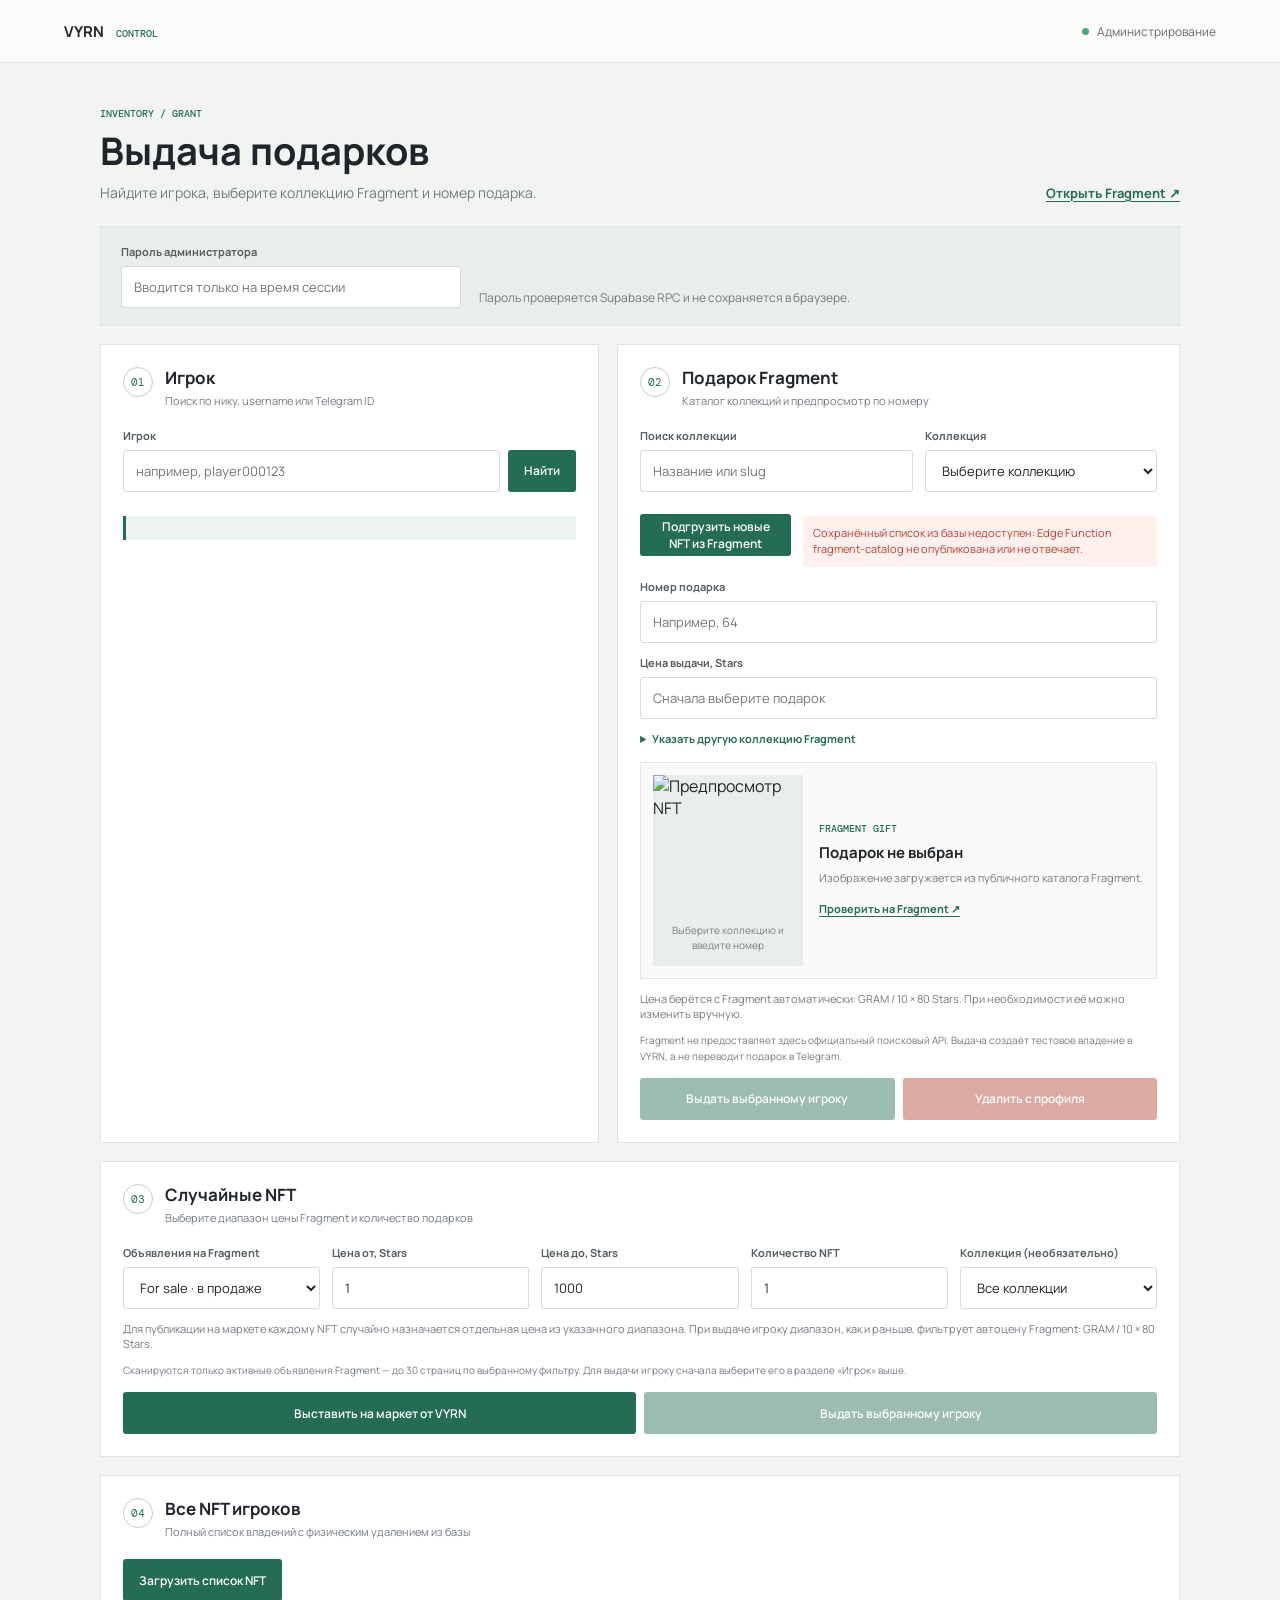
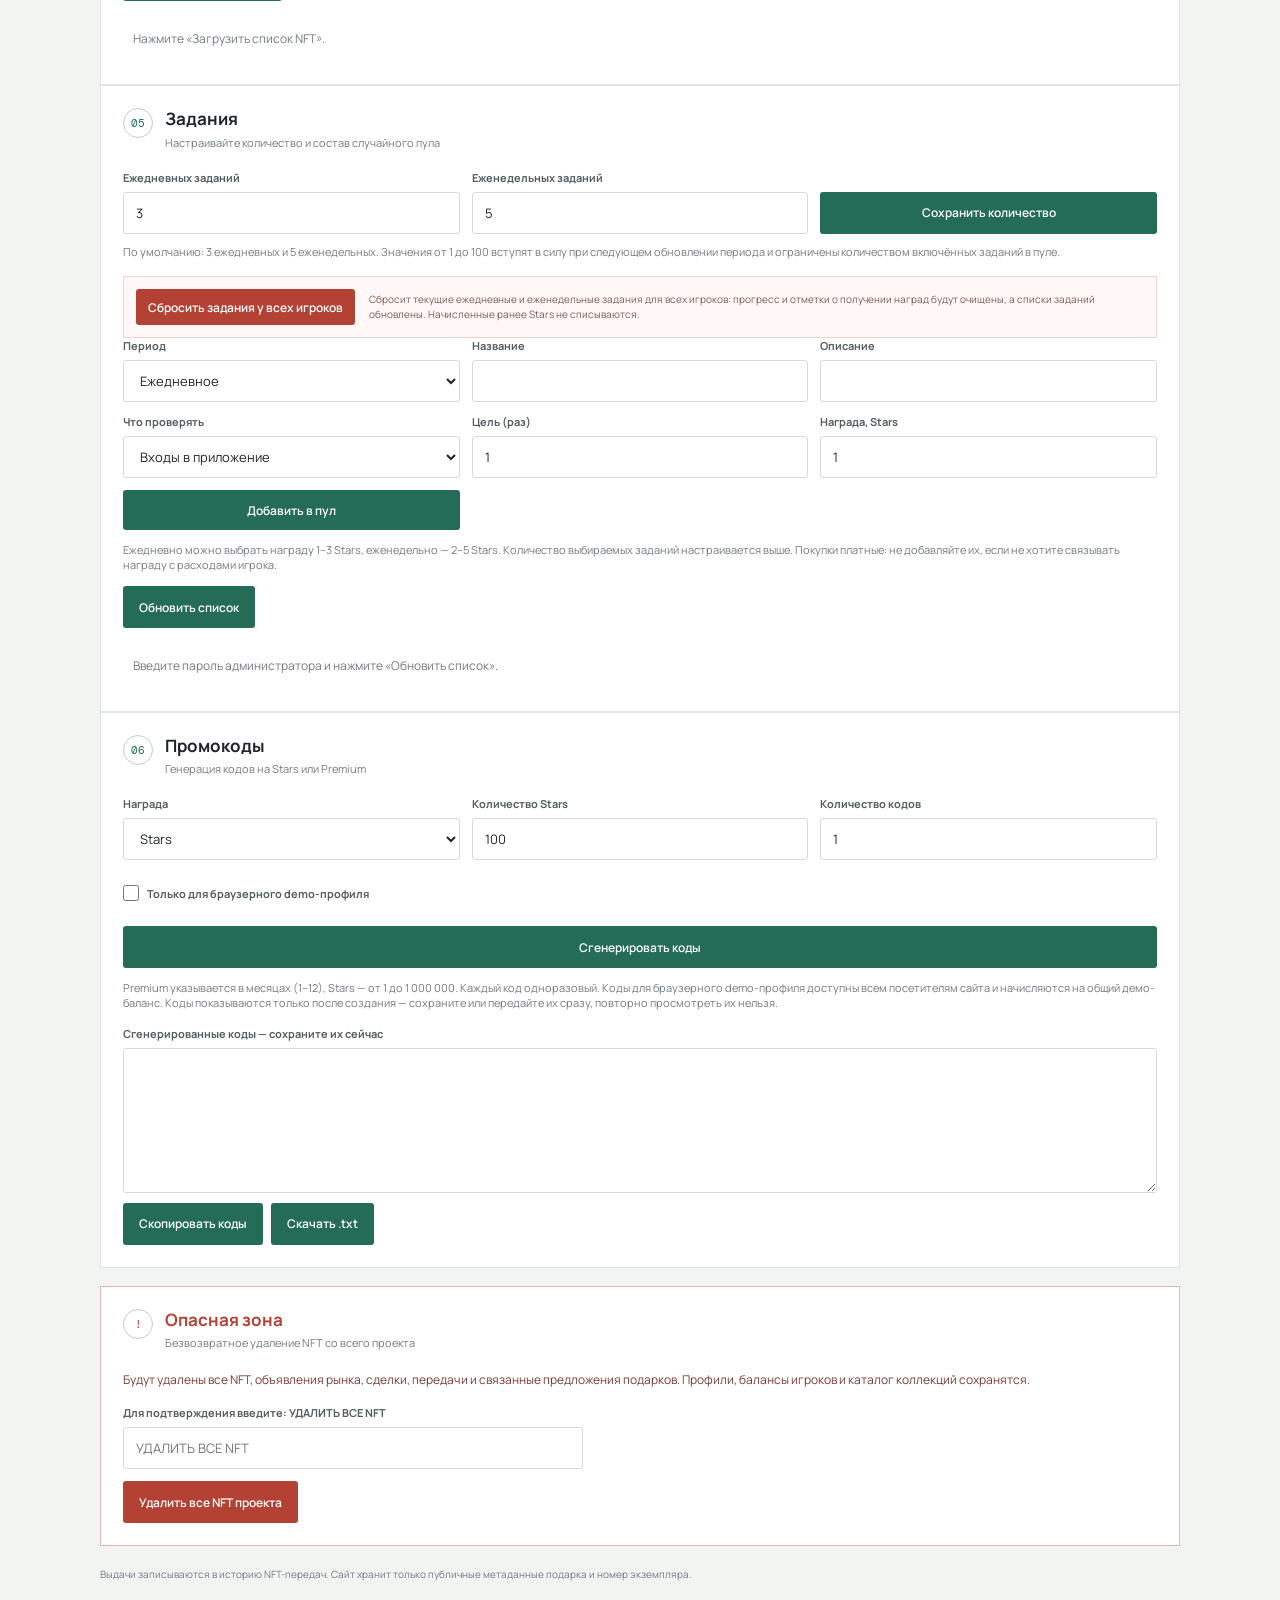
==== admin.html @ 98bf722a "anon numbers" ====
<!doctype html>
<html lang="ru">
<head>
  <meta charset="utf-8">
  <meta name="viewport" content="width=device-width, initial-scale=1">
  <title>Администрирование | VYRN</title>
  <link rel="preconnect" href="https://fonts.googleapis.com">
  <link rel="preconnect" href="https://fonts.gstatic.com" crossorigin>
  <link href="https://fonts.googleapis.com/css2?family=DM+Mono:wght@400;500&family=Inter:wght@400;500;600;700&family=Manrope:wght@400;500;600;700&display=swap" rel="stylesheet">
  <link rel="stylesheet" href="style.css?v=premium-badge-click-v1">
  <link rel="stylesheet" href="admin.css?v=admin-player-delete-v1">
  <script src="supabase-client-config.js?v=admin-panel-number-media-20261018" defer></script>
  <script src="admin.js?v=admin-player-delete-v1" defer></script>
</head>
<body class="admin-page">
  <header class="admin-header">
    <a class="admin-brand" href="index.html">VYRN <span>CONTROL</span></a>
    <div class="admin-header-meta"><span class="admin-live-dot"></span> Администрирование</div>
  </header>
  <main class="admin-layout">
    <section class="admin-title-row">
      <div>
        <p class="admin-kicker">INVENTORY / GRANT</p>
        <h1>Выдача подарков</h1>
        <p class="admin-subtitle">Найдите игрока, выберите коллекцию Fragment и номер подарка.</p>
      </div>
      <a class="admin-fragment-link" href="https://fragment.com/gifts" target="_blank" rel="noopener noreferrer">Открыть Fragment ↗</a>
    </section>

    <section class="admin-auth-strip" aria-label="Доступ администратора">
      <label class="admin-field admin-password-field">
        <span>Пароль администратора</span>
        <input class="admin-password" type="password" autocomplete="current-password" placeholder="Вводится только на время сессии">
      </label>
      <p class="admin-auth-note">Пароль проверяется Supabase RPC и не сохраняется в браузере.</p>
    </section>

    <div class="admin-workspace">
      <section class="admin-section admin-player-section" aria-labelledby="player-heading">
        <div class="admin-section-heading">
          <span class="admin-step">01</span>
          <div><h2 id="player-heading">Игрок</h2><p>Поиск по нику, username или Telegram ID</p></div>
        </div>
        <form class="admin-player-search-form">
          <label class="admin-field">
            <span>Игрок</span>
            <input class="admin-player-query" type="search" autocomplete="off" placeholder="например, player000123" minlength="2" required>
          </label>
          <button class="admin-button admin-search-button" type="submit">Найти</button>
        </form>
        <p class="admin-status admin-player-status" role="status" hidden></p>
        <div class="admin-player-results" aria-live="polite"></div>
        <div class="admin-selected-player" hidden></div>
      </section>

      <section class="admin-section admin-gift-section" aria-labelledby="gift-heading">
        <div class="admin-section-heading">
          <span class="admin-step">02</span>
          <div><h2 id="gift-heading">Подарок Fragment</h2><p>Каталог коллекций и предпросмотр по номеру</p></div>
        </div>
        <div class="admin-gift-fields">
          <label class="admin-field">
            <span>Поиск коллекции</span>
            <input class="admin-collection-query" type="search" autocomplete="off" placeholder="Название или slug">
          </label>
          <label class="admin-field">
            <span>Коллекция</span>
            <select class="admin-collection-select" aria-label="Коллекция Fragment"></select>
          </label>
          <div class="admin-catalog-toolbar">
            <button class="admin-button admin-sync-catalog-button" type="button">Подгрузить новые NFT из Fragment</button>
            <p class="admin-status admin-catalog-status" role="status" hidden></p>
          </div>
          <label class="admin-field admin-number-field">
            <span>Номер подарка</span>
            <input class="admin-gift-number" type="number" min="1" step="1" inputmode="numeric" placeholder="Например, 64">
          </label>
          <label class="admin-field admin-price-field">
            <span>Цена выдачи, Stars</span>
            <input class="admin-gift-price" type="number" min="1" step="1" inputmode="numeric" placeholder="Загрузка цены Fragment…">
          </label>
        </div>
        <details class="admin-custom-collection">
          <summary>Указать другую коллекцию Fragment</summary>
          <div class="admin-custom-fields">
            <label class="admin-field"><span>Slug из URL коллекции</span><input class="admin-custom-slug" type="text" pattern="[a-zA-Z0-9]+" autocomplete="off" placeholder="например, plushpepe"></label>
            <label class="admin-field"><span>Название</span><input class="admin-custom-name" type="text" maxlength="100" autocomplete="off" placeholder="например, Plush Pepe"></label>
          </div>
        </details>
        <article class="admin-gift-preview" aria-live="polite">
          <div class="admin-preview-art"><img class="admin-preview-image" alt="Предпросмотр NFT" hidden><span class="admin-preview-placeholder">Выберите коллекцию и введите номер</span></div>
          <div class="admin-preview-copy">
            <p class="admin-preview-kicker">FRAGMENT GIFT</p>
            <h3 class="admin-preview-title">Подарок не выбран</h3>
            <p class="admin-preview-description">Изображение загружается из публичного каталога Fragment.</p>
            <a class="admin-preview-link" href="https://fragment.com/gifts" target="_blank" rel="noopener noreferrer" hidden>Проверить на Fragment ↗</a>
          </div>
        </article>
        <p class="admin-price-note">Цена берётся с Fragment автоматически: GRAM / 10 × 80 Stars. При необходимости её можно изменить вручную.</p>
        <p class="admin-fragment-note">Fragment не предоставляет здесь официальный поисковый API. Выдача создаёт тестовое владение в VYRN, а не переводит подарок в Telegram.</p>
        <p class="admin-status admin-grant-status" role="status" hidden></p>
        <div class="admin-gift-actions">
          <button class="admin-button admin-grant-button" type="button" disabled>Выдать выбранному игроку</button>
          <button class="admin-button admin-remove-button" type="button" disabled>Удалить с профиля</button>
        </div>
      </section>
    </div>
    <section class="admin-section admin-random-section" aria-labelledby="random-heading">
      <div class="admin-section-heading">
        <span class="admin-step">03</span>
        <div><h2 id="random-heading">Случайные NFT</h2><p>Выберите диапазон цены Fragment и количество подарков</p></div>
      </div>
      <div class="admin-random-fields">
        <label class="admin-field">
          <span>Объявления на Fragment</span>
          <select class="admin-random-filter" aria-label="Тип объявлений Fragment">
            <option value="sale">For sale · в продаже</option>
            <option value="auction">Auction · аукцион</option>
            <option value="both">For sale + Auction</option>
          </select>
        </label>
        <label class="admin-field">
          <span>Цена от, Stars</span>
          <input class="admin-random-min-price" type="number" min="1" max="9007199254740991" step="1" value="1" required>
        </label>
        <label class="admin-field">
          <span>Цена до, Stars</span>
          <input class="admin-random-max-price" type="number" min="1" max="9007199254740991" step="1" value="1000" required>
        </label>
        <label class="admin-field">
          <span>Количество NFT</span>
          <input class="admin-random-quantity" type="number" min="1" max="30" step="1" value="1" required>
        </label>
        <label class="admin-field admin-random-collection-field">
          <span>Коллекция (необязательно)</span>
          <select class="admin-random-collection-select" aria-label="Коллекция для случайного выбора">
            <option value="">Все коллекции</option>
          </select>
        </label>
      </div>
      <p class="admin-price-note">Для публикации на маркете каждому NFT случайно назначается отдельная цена из указанного диапазона. При выдаче игроку диапазон, как и раньше, фильтрует автоцену Fragment: GRAM / 10 × 80 Stars.</p>
      <p class="admin-fragment-note">Сканируются только активные объявления Fragment — до 30 страниц по выбранному фильтру. Для выдачи игроку сначала выберите его в разделе «Игрок» выше.</p>
      <p class="admin-status admin-random-status" role="status" hidden></p>
      <div class="admin-random-actions">
        <button class="admin-button admin-random-market-button" type="button">Выставить на маркет от VYRN</button>
        <button class="admin-button admin-random-player-button" type="button">Выдать выбранному игроку</button>
      </div>
    </section>
    <section class="admin-section admin-inventory-section" aria-labelledby="inventory-heading">
      <div class="admin-section-heading">
        <span class="admin-step">04</span>
        <div><h2 id="inventory-heading">Все NFT игроков</h2><p>Полный список владений с физическим удалением из базы</p></div>
      </div>
      <div class="admin-inventory-toolbar">
        <button class="admin-button admin-load-inventory-button" type="button">Загрузить список NFT</button>
        <p class="admin-status admin-inventory-status" role="status" hidden></p>
      </div>
      <div class="admin-inventory-list" aria-live="polite">
        <p class="admin-empty-result">Нажмите «Загрузить список NFT».</p>
      </div>
    </section>
    <section class="admin-section admin-tasks-section" aria-labelledby="tasks-heading">
      <div class="admin-section-heading">
        <span class="admin-step">05</span>
        <div><h2 id="tasks-heading">Задания</h2><p>Настраивайте количество и состав случайного пула</p></div>
      </div>
      <form class="admin-task-count-form">
        <label class="admin-field">
          <span>Ежедневных заданий</span>
          <input class="admin-daily-task-count" type="number" min="1" max="100" step="1" value="3" required>
        </label>
        <label class="admin-field">
          <span>Еженедельных заданий</span>
          <input class="admin-weekly-task-count" type="number" min="1" max="100" step="1" value="5" required>
        </label>
        <button class="admin-button admin-task-count-save-button" type="submit">Сохранить количество</button>
      </form>
      <p class="admin-task-settings-hint">По умолчанию: 3 ежедневных и 5 еженедельных. Значения от 1 до 100 вступят в силу при следующем обновлении периода и ограничены количеством включённых заданий в пуле.</p>
      <div class="admin-task-reset">
        <button class="admin-button admin-task-reset-button" type="button">Сбросить задания у всех игроков</button>
        <p>Сбросит текущие ежедневные и еженедельные задания для всех игроков: прогресс и отметки о получении наград будут очищены, а списки заданий обновлены. Начисленные ранее Stars не списываются.</p>
      </div>
      <form class="admin-task-form">
        <label class="admin-field">
          <span>Период</span>
          <select class="admin-task-period">
            <option value="daily">Ежедневное</option>
            <option value="weekly">Еженедельное</option>
          </select>
        </label>
        <label class="admin-field">
          <span>Название</span>
          <input class="admin-task-title" type="text" maxlength="100" required>
        </label>
        <label class="admin-field">
          <span>Описание</span>
          <input class="admin-task-description" type="text" maxlength="180">
        </label>
        <label class="admin-field">
          <span>Что проверять</span>
          <select class="admin-task-event">
            <option value="visit_app">Входы в приложение</option>
            <option value="visit_home">Посещение главной</option>
            <option value="visit_profile">Посещение профиля</option>
            <option value="visit_market">Посещение маркета</option>
            <option value="visit_chats">Посещение чатов</option>
            <option value="visit_daily_tasks">Посещение заданий</option>
            <option value="view_collection">Просмотр коллекции</option>
            <option value="view_nft">Просмотр карточек NFT</option>
            <option value="view_market_listing">Просмотр лотов</option>
            <option value="send_message">Отправленные сообщения</option>
            <option value="create_listing">Выставленные лоты</option>
            <option value="purchase_listing">Покупки на маркете</option>
          </select>
        </label>
        <label class="admin-field">
          <span>Цель (раз)</span>
          <input class="admin-task-target" type="number" min="1" max="1000" step="1" value="1" required>
        </label>
        <label class="admin-field">
          <span>Награда, Stars</span>
          <input class="admin-task-reward" type="number" min="1" max="3" step="1" value="1" required>
        </label>
        <button class="admin-button admin-task-add-button" type="submit">Добавить в пул</button>
      </form>
      <p class="admin-price-note">Ежедневно можно выбрать награду 1–3 Stars, еженедельно — 2–5 Stars. Количество выбираемых заданий настраивается выше. Покупки платные: не добавляйте их, если не хотите связывать награду с расходами игрока.</p>
      <div class="admin-task-toolbar">
        <button class="admin-button admin-task-refresh-button" type="button">Обновить список</button>
        <p class="admin-status admin-task-status" role="status" hidden></p>
      </div>
      <div class="admin-task-list" aria-live="polite">
        <p class="admin-empty-result">Введите пароль администратора и нажмите «Обновить список».</p>
      </div>
    </section>
    <section class="admin-section admin-promo-section" aria-labelledby="promo-heading">
      <div class="admin-section-heading">
        <span class="admin-step">06</span>
        <div><h2 id="promo-heading">Промокоды</h2><p>Генерация кодов на Stars или Premium</p></div>
      </div>
      <form class="admin-promo-form">
        <label class="admin-field">
          <span>Награда</span>
          <select class="admin-promo-reward-type">
            <option value="stars">Stars</option>
            <option value="premium">Premium</option>
          </select>
        </label>
        <label class="admin-field">
          <span class="admin-promo-value-label">Количество Stars</span>
          <input class="admin-promo-reward-value" type="number" min="1" max="1000000" step="1" value="100" required>
        </label>
        <label class="admin-field">
          <span>Количество кодов</span>
          <input class="admin-promo-count" type="number" min="1" max="500" step="1" value="1" required>
        </label>
        <label class="admin-field admin-promo-demo-option">
          <span><input class="admin-promo-browser-demo" type="checkbox"> Только для браузерного demo-профиля</span>
        </label>
        <button class="admin-button admin-promo-generate-button" type="submit">Сгенерировать коды</button>
      </form>
      <p class="admin-price-note">Premium указывается в месяцах (1–12), Stars — от 1 до 1 000 000. Каждый код одноразовый. Коды для браузерного demo-профиля доступны всем посетителям сайта и начисляются на общий демо-баланс. Коды показываются только после создания — сохраните или передайте их сразу, повторно просмотреть их нельзя.</p>
      <p class="admin-status admin-promo-status" role="status" hidden></p>
      <div class="admin-promo-result" hidden>
        <label class="admin-field">
          <span>Сгенерированные коды — сохраните их сейчас</span>
          <textarea class="admin-promo-codes" rows="6" readonly spellcheck="false"></textarea>
        </label>
        <div class="admin-promo-result-actions">
          <button class="admin-button admin-promo-copy-button" type="button">Скопировать коды</button>
          <button class="admin-button admin-promo-download-button" type="button">Скачать .txt</button>
        </div>
      </div>
    </section>
    <section class="admin-section admin-danger-section" aria-labelledby="delete-all-nfts-heading">
      <div class="admin-section-heading">
        <span class="admin-step">!</span>
        <div><h2 id="delete-all-nfts-heading">Опасная зона</h2><p>Безвозвратное удаление NFT со всего проекта</p></div>
      </div>
      <p class="admin-danger-warning">Будут удалены все NFT, объявления рынка, сделки, передачи и связанные предложения подарков. Профили, балансы игроков и каталог коллекций сохранятся.</p>
      <label class="admin-field admin-delete-all-confirmation-field">
        <span>Для подтверждения введите: УДАЛИТЬ ВСЕ NFT</span>
        <input class="admin-delete-all-confirmation" type="text" autocomplete="off" spellcheck="false" placeholder="УДАЛИТЬ ВСЕ NFT">
      </label>
      <button class="admin-button admin-delete-all-nfts-button" type="button">Удалить все NFT проекта</button>
      <p class="admin-status admin-delete-all-status" role="status" hidden></p>
    </section>
    <p class="admin-footnote">Выдачи записываются в историю NFT-передач. Сайт хранит только публичные метаданные подарка и номер экземпляра.</p>
  </main>
</body>
</html>
---- style.css ----
* {
  scrollbar-width: none;
  -ms-overflow-style: none;
}

*::-webkit-scrollbar {
  display: none;
  width: 0;
  height: 0;
}

:focus:not(:focus-visible) {
  outline: none !important;
  box-shadow: none !important;
}

html.has-pointer-focus :focus,
html.has-pointer-focus :focus-visible,
  .daily-quests-badge img {
  outline: none !important;
}

html.has-pointer-focus :focus,
html.has-pointer-focus :focus-visible {
  box-shadow: none !important;
}

body {
  margin: 0;
  min-height: 100vh;
  background: #f5f5f5;
  color: #ffffff;
  font-family: "Manrope", sans-serif;
  font-weight: 400;
}

.vyrn-skeleton {
  background: linear-gradient(100deg, #e9edf2, #f7f8fa 48%, #e9edf2);
}

.route-pending-skeleton {
  display: grid;
  min-height: 60vh;
  align-content: start;
  gap: 12px;
  padding: 14px 16px calc(110px + env(safe-area-inset-bottom, 0px));
}

.route-pending-active {
  position: relative;
}

.route-pending-active > :not([data-route-pending]) {
  visibility: hidden !important;
}

.route-pending-active > [data-route-pending] {
  position: absolute;
  z-index: 30;
  inset: 0;
  overflow: auto;
  background: #f5f5f5;
}

.route-pending-skeleton .route-pending-block,
.route-pending-skeleton .route-pending-avatar,
.route-pending-skeleton .route-pending-card,
.route-pending-skeleton .route-pending-lines i {
  display: block;
  background: linear-gradient(100deg, #e9edf2, #f7f8fa 48%, #e9edf2);
}

.route-pending-toolbar { height: 44px; border-radius: 14px; }
.route-pending-tabs { height: 42px; border-radius: 14px; }
.route-pending-grid {
  display: grid;
  grid-template-columns: repeat(3, minmax(0, 1fr));
  gap: 10px;
  background: transparent !important;
  animation: none !important;
}
.route-pending-card { aspect-ratio: 1; border-radius: 16px; }
.route-pending-grid.is-market .route-pending-card { border-radius: 12px; }
.route-pending-grid.is-profile { gap: 8px; }
.route-pending-grid.is-profile .route-pending-card { border-radius: 14px; }
.route-pending-grid.is-home { grid-template-columns: repeat(2, minmax(0, 1fr)); }
.route-pending-grid.is-home .route-pending-card { aspect-ratio: 1.5; }
.route-pending-grid.is-compact .route-pending-card { border-radius: 18px; }
.route-pending-profile {
  display: flex !important;
  min-height: 112px;
  align-items: center;
  gap: 14px;
  background: transparent !important;
  animation: none !important;
}
.route-pending-profile .route-pending-avatar,
.route-pending-row .route-pending-avatar {
  flex: none;
  width: 58px;
  height: 58px;
  border-radius: 50%;
}
.route-pending-lines { display: grid; flex: 1; gap: 10px; }
.route-pending-lines i { width: 72%; height: 13px; border-radius: 999px; }
.route-pending-lines i + i { width: 46%; height: 11px; }
.route-pending-details { height: 72px; border-radius: 16px; }
.route-pending-value { height: 58px; border-radius: 16px; }
.route-pending-list {
  display: grid;
  gap: 10px;
  background: transparent !important;
  animation: none !important;
}
.route-pending-row {
  display: flex;
  min-height: 70px;
  align-items: center;
  gap: 12px;
  padding: 8px 12px;
  border-radius: 16px;
  background: #fff;
}
.route-pending-row .route-pending-avatar { width: 48px; height: 48px; }
.route-pending-hero { min-height: 210px; border-radius: 22px; }

.vyrn-skeleton-block {
  position: relative;
  isolation: isolate;
}

.vyrn-skeleton-block > * {
  visibility: hidden !important;
  opacity: 0;
}

.vyrn-content-enter > * {
  animation: vyrn-content-fade-in 360ms ease-out both;
}

.vyrn-skeleton-block::after {
  position: absolute;
  z-index: 10;
  inset: 0;
  border-radius: inherit;
  background: linear-gradient(100deg, #e9edf2, #f7f8fa 48%, #e9edf2);
  content: "";
  pointer-events: none;
}

@keyframes vyrn-content-fade-in {
  from { opacity: 0; }
  to { opacity: 1; }
}

.profile-skeleton-item {
  position: relative;
  isolation: isolate;
  overflow: hidden;
  color: transparent !important;
  -webkit-text-fill-color: transparent;
}

.profile-skeleton-item > * {
  visibility: hidden !important;
}

.profile-skeleton-item::after {
  position: absolute;
  z-index: 2;
  inset: 0;
  border-radius: inherit;
  background: linear-gradient(100deg, #e9edf2, #f7f8fa 48%, #e9edf2);
  content: "";
  pointer-events: none;
}

.profile-content-fade-in {
  animation: vyrn-content-fade-in 360ms ease-out both;
}

.section-route-content.route-is-leaving {
  animation: route-content-fade-out 300ms ease-out both;
}

html[data-route-enter="true"] .section-route-content {
  animation: route-content-fade-in 300ms ease-out both;
}

.section-route-content-embedded {
  display: flex;
  min-height: 0;
  flex: 1;
  flex-direction: column;
  overflow: hidden;
}

@keyframes route-content-fade-out {
  from { opacity: 1; }
  to { opacity: 0; }
}

@keyframes route-content-fade-in {
  from { opacity: 0; }
  to { opacity: 1; }
}

@media (prefers-reduced-motion: reduce) {
  .vyrn-skeleton,
  .vyrn-skeleton-block::after { animation-duration: 3s; }
  .vyrn-skeleton-block > * { transition-duration: 180ms; }
  .vyrn-content-enter > * { animation-duration: 180ms; }
  .profile-skeleton-item::after { animation-duration: 3s; }
  .profile-content-fade-in { animation-duration: 180ms; }
}

button {
  font-family: inherit;
}

button[class] {
  font-weight: 600;
}

.site-header {
  position: sticky;
  z-index: 20;
  top: 0;
  min-height: 56px;
  padding: 0 5vw;
  display: flex;
  align-items: center;
  justify-content: space-between;
  background: #f5f5f5;
}

.brand {
  color: #111318;
  font-size: 1.5rem;
  font-weight: 700;
  text-decoration: none;
}

.star-balance {
display: flex;
    align-items: center;
    gap: 6px;
    padding: 6px 10px 6px 6px;
    border-radius: 999px;
    background: rgba(255, 255, 255, 0.78);
    color: #202127;
    font-size: 15px;
    line-height: 1;
}

.star-balance span {
  font-family: "Inter", "SF Pro Text", sans-serif;
  font-size: 27px;
  font-weight: 600;
  letter-spacing: -0.5px;
  font-variant-numeric: tabular-nums;
}

.star-balance img {
  display: block;
  width: 20px;
  height: 20px;
  object-fit: contain;
}

#home {
  padding: 16px 16px calc(120px + env(safe-area-inset-bottom, 0px));
}

.welcome-hero {
  position: relative;
  display: flex;
  min-height: 0;
  max-width: 1120px;
  align-items: flex-start;
  box-sizing: border-box;
  margin: 0 auto;
  padding: 20px 24px 8px;
  overflow: hidden;
  border-radius: 24px;
  background:
    radial-gradient(ellipse at 76% 100%, rgba(255, 255, 255, 0.38), transparent 42%),
    radial-gradient(ellipse at 2% 0%, rgba(126, 159, 255, 0.3), transparent 46%),
    radial-gradient(circle at 56% 18%, rgba(255, 255, 255, 0.54) 0 1px, transparent 2px),
    radial-gradient(circle at 86% 28%, rgba(255, 255, 255, 0.46) 0 1px, transparent 2px),
    linear-gradient(115deg, #b5c4ff 0%, #dedbff 52%, #c4d9ff 100%);
}

.resource-panel {
  display: flex;
  flex-direction: column;
  gap: 12px;
  max-width: 1120px;
  box-sizing: border-box;
  margin: 14px auto 0;
  padding: 14px 18px;
  border: 1px solid rgba(255, 255, 255, 0.86);
  border-radius: 18px;
  background: rgba(255, 255, 255, 0.78);
  color: #202127;
}

.resource-panel-header {
  display: flex;
  align-items: center;
  justify-content: space-between;
  gap: 12px;
}

.resource-panel-header h2 {
  margin: 0;
  font-size: 16px;
  font-weight: 600;
  line-height: 1.2;
}

.wallet-open {
  display: inline-flex;
  min-height: 36px;
  align-items: center;
  justify-content: center;
  padding: 0 16px;
  border: 0;
  border-radius: 10px;
  background: #287be8;
  color: #fff;
  font: inherit;
  font-size: 13px;
  font-weight: 600;
  cursor: pointer;
  text-decoration: none;
}

.wallet-open:focus-visible {
  outline: 2px solid #2586e8;
  outline-offset: 2px;
}

.resource-items {
  display: grid;
  grid-template-columns: 1fr 1fr 1.18fr;
}

.home-action-grid {
  display: grid;
  grid-template-columns: repeat(2, minmax(0, 1fr));
  gap: 12px;
  max-width: 800px;
  margin: 12px auto 0;
}

.home-action-card {
  display: flex;
  min-width: 0;
  min-height: 92px;
  align-items: center;
  gap: 12px;
  padding: 11px 12px;
  border: 1px solid #e3e8f0;
  border-radius: 16px;
  background: rgba(255, 255, 255, 0.72);
  color: #202733;
  font: inherit;
  text-align: left;
  text-decoration: none;
  cursor: pointer;
  transition: background-color 160ms ease, border-color 160ms ease, transform 160ms ease;
}

.home-action-icon {
  display: grid;
  width: 46px;
  height: 46px;
  flex: 0 0 46px;
  place-items: center;
  border-radius: 12px;
  color: #fff;
}

.home-action-icon.is-capsule { background: #895df0; }
.home-action-icon.is-upgrade { background: #3287f5; }
.home-action-icon.is-market { background: #10b98d; }
.home-action-icon.is-tournament { background: #ff9e26; }
.home-action-icon.is-anonymous-number { background: #1683f4; }

.home-action-icon svg {
  width: 28px;
  height: 28px;
  fill: currentColor;
  stroke: none;
}

.home-action-icon.is-capsule svg {
  transform: rotate(45deg);
}

.home-action-copy {
  display: flex;
  min-width: 0;
  flex: 1 1 auto;
  flex-direction: column;
  gap: 4px;
}

.home-action-copy strong {
  font-size: 15px;
  font-weight: 600;
  line-height: 1.2;
}

.home-action-copy > span {
  color: #758196;
  font-size: 12px;
  line-height: 1.25;
}

.home-action-chevron {
  width: 16px;
  height: 16px;
  flex: 0 0 16px;
  margin-left: auto;
  fill: none;
  stroke: #8794a8;
  stroke-linecap: round;
  stroke-linejoin: round;
  stroke-width: 1.8;
}

.home-action-card:hover {
  border-color: #d4dce8;
  background: rgba(255, 255, 255, 0.94);
  transform: translateY(-2px);
}

.home-action-card:focus-visible {
  outline: 2px solid #2586e8;
  outline-offset: 2px;
}

.collection-panel {
  max-width: 1120px;
  margin: 16px auto 0;
  padding: 16px;
  border: 1px solid rgba(255, 255, 255, 0.88);
  border-radius: 24px;
  background: rgba(255, 255, 255, 0.78);
  color: #17191f;
}

.collection-heading {
  display: flex;
  align-items: center;
  justify-content: space-between;
  gap: 12px;
  margin-bottom: 14px;
}

.collection-heading h2 {
  margin: 0;
  font-size: 22px;
  font-weight: 700;
  line-height: 1.1;
}

.collection-title-group {
  display: flex;
  min-width: 0;
  align-items: baseline;
  gap: 8px;
}

.collection-total {
  color: #858992;
  font-size: 13px;
  font-weight: 500;
  white-space: nowrap;
}

.collection-link {
  display: inline-flex;
  min-height: 34px;
  align-items: center;
  gap: 5px;
  padding: 0 10px 0 12px;
  border-radius: 999px;
  background: #e7edff;
  color: #202127;
  font-size: 14px;
  text-decoration: none;
  white-space: nowrap;
}

.collection-link svg {
  width: 16px;
  height: 16px;
  fill: none;
  stroke: currentColor;
  stroke-linecap: round;
  stroke-linejoin: round;
  stroke-width: 2;
}

.collection-link:focus-visible {
  outline: 2px solid #2586e8;
  outline-offset: 2px;
}

.collection-preview-grid {
  display: grid;
  grid-template-columns: repeat(3, minmax(0, 1fr));
  gap: 8px;
}

.collection-preview-grid img {
  display: block;
  width: 100%;
  aspect-ratio: 1;
  border-radius: 12px;
  object-fit: cover;
  background: #f0f2f4;
}

.collection-preview-skeleton {
  aspect-ratio: 1;
  border-radius: 12px;
}

.daily-quests {
  position: relative;
  min-height: 222px;
  max-width: 1120px;
  box-sizing: border-box;
  margin: 16px auto 0;
  padding: 24px 32px;
  overflow: hidden;
  border: 1px solid rgba(255, 255, 255, 0.78);
  border-radius: 24px;
  background:
    radial-gradient(ellipse at 72% 100%, rgba(255, 255, 255, 0.48), transparent 45%),
    radial-gradient(ellipse at 0% 0%, rgba(255, 255, 255, 0.38), transparent 48%),
    linear-gradient(112deg, #d9ddff 0%, #ccd9ff 54%, #b9d3ff 100%);
  color: #111318;
}

.daily-quests-copy {
  position: relative;
  z-index: 2;
  width: 62%;
  max-width: 520px;
}

.daily-quests-badge {
  display: inline-flex;
  align-items: center;
  gap: 8px;
  margin: 0 0 16px;
  padding: 4px 10px 4px 5px;
  border-radius: 999px;
  background: rgba(255, 255, 255, 0.46);
  color: #222431;
  font-size: 14px;
  font-weight: 600;
}

.daily-quests-badge img {
  display: block;
  width: 22px;
  height: 22px;
  object-fit: contain;
}

.daily-quests h2 {
  max-width: 500px;
  margin: 0;
  color: #10131a;
  font-size: 26px;
  font-weight: 700;
  line-height: 1.12;
}

.daily-quests-action {
  display: inline-flex;
  min-height: 46px;
  align-items: center;
  justify-content: center;
  margin-top: 20px;
  padding: 0 24px;
  border: 0;
  border-radius: 999px;
  background: #1683f4;
  color: #fff;
  font: inherit;
  font-size: 15px;
  font-weight: 600;
  cursor: pointer;
  transition: background-color 160ms ease, transform 160ms ease;
}

.daily-quests-action:hover {
  background: #0875e8;
  transform: translateY(-1px);
}

.daily-quests-action:focus-visible {
  outline: 2px solid #145ab8;
  outline-offset: 3px;
}

.daily-quests-art {
  position: absolute;
  z-index: 1;
  top: 0;
  right: 0;
  width: 46%;
  height: 100%;
  pointer-events: none;
}

.daily-quests-gem-effect {
  position: absolute;
  z-index: 0;
  top: -34px;
  right: 44px;
  width: 184px;
  height: 184px;
  object-fit: contain;
  opacity: 0.5;
}

.daily-clipboard {
  position: absolute;
  z-index: 2;
  top: 24px;
  right: 76px;
  display: flex;
  width: 142px;
  height: 164px;
  flex-direction: column;
  justify-content: center;
  gap: 13px;
  box-sizing: border-box;
  padding: 30px 15px 12px;
  border: 2px solid rgba(255, 255, 255, 0.82);
  border-radius: 18px;
  background: linear-gradient(145deg, #fff 0%, #e7edff 100%);
  transform: rotate(9deg);
}

.daily-clipboard-clip {
  position: absolute;
  top: -11px;
  left: 50%;
  width: 48px;
  height: 22px;
  border: 4px solid #a9c9ff;
  border-radius: 8px;
  background: linear-gradient(180deg, #719eff, #3368e7);
  transform: translateX(-50%);
}

.daily-check-row {
  display: flex;
  align-items: center;
  gap: 9px;
}

.daily-checkmark {
  width: 18px;
  height: 10px;
  flex: 0 0 auto;
  border-bottom: 5px solid #3778f5;
  border-left: 5px solid #3778f5;
  border-radius: 2px;
  transform: rotate(-45deg) translateY(-3px);
}

.daily-rule {
  width: 72%;
  height: 4px;
  border-radius: 999px;
  background: #b9c9f4;
}

.daily-check-row:nth-of-type(3) .daily-rule {
  width: 88%;
}

.daily-quests-timer {
  position: absolute;
  z-index: 3;
  right: 16px;
  bottom: 20px;
  display: inline-flex;
  min-height: 38px;
  align-items: center;
  gap: 7px;
  padding: 0 12px;
  border: 1px solid rgba(255, 255, 255, 0.9);
  border-radius: 999px;
  background: rgba(255, 255, 255, 0.88);
  color: #22242a;
  font-size: 14px;
  font-family: "Inter", sans-serif;
  font-weight: 600;
  font-variant-numeric: tabular-nums;
  white-space: nowrap;
}

.daily-quests-timer svg {
  width: 18px;
  height: 18px;
  fill: none;
  stroke: currentColor;
  stroke-linecap: round;
  stroke-linejoin: round;
  stroke-width: 2;
}

.resource-item {
  display: flex;
  min-width: 0;
  align-items: center;
  gap: 10px;
}

.resource-item + .resource-item {
  padding-left: 16px;
  border-left: 1px solid #e5e8f0;
}

.resource-icon {
  display: block;
  width: 32px;
  height: 32px;
  flex: 0 0 auto;
  object-fit: contain;
}

.resource-details {
  display: flex;
  min-width: 0;
  flex-direction: column;
  gap: 3px;
}

.resource-value {
  font-family: "Inter", "SF Pro Text", sans-serif;
  color: #22242a;
  font-size: 27px;
  font-weight: 600;
  letter-spacing: -0.5px;
  line-height: 1.1;
  white-space: nowrap;
  font-variant-numeric: tabular-nums;
}

.resource-balance-value {
  font-family: "Inter", "SF Pro Text", sans-serif;
  font-size: 27px;
  font-weight: 600;
  letter-spacing: -0.5px;
  font-variant-numeric: tabular-nums;
}

.resource-label {
  color: #777b86;
  font-size: 11px;
  line-height: 1.1;
  white-space: nowrap;
}

.energy-add {
  display: grid;
  width: 30px;
  height: 30px;
  flex: 0 0 auto;
  place-items: center;
  margin-left: auto;
  padding: 0;
  border: 0;
  border-radius: 50%;
  background: #e6efff;
  color: #202a3a;
  font: inherit;
  font-size: 20px;
  line-height: 1;
  cursor: pointer;
}

.energy-add:focus-visible {
  outline: 2px solid #2586e8;
  outline-offset: 2px;
}

.welcome-hero::before {
  position: absolute;
  z-index: 0;
  right: 0;
  bottom: 0;
  width: 100%;
  height: 100%;
  background: repeating-conic-gradient(
    from -18deg at 50% 50%,
    rgba(255, 255, 255, 0.34) 0deg 1deg,
    transparent 1deg 9deg
  );
  content: "";
  mask-image: radial-gradient(ellipse at 50% 50%, #000 0%, rgba(0, 0, 0, 0.78) 40%, transparent 78%);
  opacity: 0.72;
  pointer-events: none;
}

.welcome-copy {
  position: relative;
  z-index: 1;
  width: 50%;
  max-width: 390px;
}

.welcome-badge {
    display: inline-flex;
    align-items: center;
    gap: 6px;
    margin: 0 0 10px;
    padding: 7px 9px 7px 5px;
    border-radius: 999px;
    background: rgb(255 255 255 / 37%);
    color: #202127;
    font-size: 12px;
    font-weight: 600;
}

.welcome-badge span {
  display: grid;
  width: 17px;
  height: 17px;
  place-items: center;
  border-radius: 50%;
  background: #2586e8;
  color: #fff;
  font-size: 11px;
}

.welcome-hero h1 {
  max-width: 370px;
  margin: 0;
  color: #111318;
  font-size: 24px;
  font-weight: 700;
  line-height: 1.08;
}

.welcome-description {
  max-width: 350px;
  margin: 9px 0 0;
  color: #202127;
  font-size: 14px;
  line-height: 1.22;
}

.welcome-action {
  position: absolute;
  z-index: 2;
  left: 24px;
  bottom: 20px;
  display: inline-flex;
  min-height: 40px;
  align-items: center;
  gap: 8px;
  padding: 0 15px;
  border: 0;
  border-radius: 999px;
  background: #fff;
  color: #17181c;
  font: inherit;
  font-size: 14px;
  cursor: pointer;
}

.welcome-action svg {
  width: 15px;
  height: 15px;
  fill: currentColor;
}

.welcome-action:focus-visible {
  outline: 2px solid #2586e8;
  outline-offset: 3px;
}

.welcome-art {
  position: absolute;
  z-index: 1;
  top: 50%;
  right: 5%;
  width: 48%;
  height: 110%;
  object-fit: contain;
  object-position: center right;
  transform: translateY(-50%);
}

@media (max-width: 560px) {
  #home {
    padding: 12px 12px calc(120px + env(safe-area-inset-bottom, 0px));
  }

  .welcome-hero {
    min-height: 0;
    padding: 8px 16px 6px;
    border-radius: 20px;
  }

  .welcome-copy {
    width: 50%;
  }

  .welcome-badge {
    gap: 5px;
    margin-bottom: 8px;
    padding-right: 7px;
    font-size: 11px;
  }

  .welcome-badge span {
    width: 16px;
    height: 16px;
  }

  .welcome-hero h1 {
        font-size: 18px;
        line-height: 1.05;
      margin-top: 0;
  }

  .welcome-description {
      margin: 8px 0 0;
        font-size: 12.4px;
        line-height: 1.15;
  }

  .welcome-action {
    left: 16px;
    bottom: 16px;
    min-height: 38px;
    gap: 6px;
    padding: 0 12px;
    font-size: 13px;
  }

  .welcome-art {
    right: 5%;
    width: 48%;
    height: 100%;
  }

  .resource-panel {
    gap: 10px;
    padding: 10px;
    border-radius: 16px;
  }

  .resource-items {
    grid-template-columns: 1fr 1fr 1.16fr;
  }

  .resource-panel-header h2 {
    font-size: 15px;
  }

  .wallet-open {
    min-height: 32px;
    padding: 0 14px;
  }

  .home-action-grid {
    gap: 8px;
  }

  .home-action-card {
    min-height: 94px;
    gap: 9px;
    padding: 10px 9px;
    border-radius: 14px;
  }

  .home-action-icon {
    width: 44px;
    height: 44px;
    flex-basis: 44px;
    border-radius: 11px;
  }

  .home-action-icon svg {
    width: 24px;
    height: 24px;
  }

  .home-action-copy strong {
    font-size: 13px;
  }

  .home-action-copy > span {
    font-size: 11px;
  }

  .collection-panel {
    margin-top: 12px;
    padding: 12px;
    border-radius: 20px;
  }

  .collection-heading {
    margin-bottom: 10px;
  }

  .collection-heading h2 {
    font-size: 18px;
  }

  .collection-link {
    min-height: 30px;
    padding: 0 8px 0 10px;
    font-size: 12px;
  }

  .collection-preview-grid {
    gap: 6px;
  }

  .collection-preview-grid img {
    border-radius: 10px;
  }

  .collection-dot.is-active {
    width: 16px;
  }

  .daily-quests {
    min-height: 150px;
    margin-top: 12px;
    padding: 18px 16px;
    border-radius: 20px;
  }

  .daily-quests-copy {
    width: 61%;
  }

  .daily-quests-badge {
    gap: 6px;
    margin-bottom: 12px;
    padding-right: 8px;
    font-size: 11px;
  }

  .daily-quests-badge img {
    width: 19px;
    height: 19px;
  }

  .daily-quests h2 {
    font-size: 20px;
    line-height: 1.08;
  }

  .daily-quests-action {
    min-height: 40px;
    margin-top: 14px;
    padding: 0 14px;
    font-size: 12px;
  }

  .daily-quests-art {
    width: 48%;
  }

  .daily-quests-gem-effect {
    top: -4px;
    right: -4px;
    width: 124px;
    height: 124px;
    opacity: 0.38;
  }

  .daily-clipboard {
    top: 26px;
    right: 24px;
    width: 102px;
    height: 128px;
    gap: 10px;
    padding: 24px 11px 8px;
    border-radius: 14px;
  }

  .daily-clipboard-clip {
    width: 40px;
    height: 19px;
  }

  .daily-check-row {
    gap: 7px;
  }

  .daily-checkmark {
    width: 13px;
    height: 8px;
    border-width: 0 0 4px 4px;
  }

  .daily-rule {
    height: 3px;
  }

  .daily-quests-timer {
    right: 9px;
    bottom: 12px;
    min-height: 32px;
    gap: 5px;
    padding: 0 9px;
    font-size: 11px;
  }

  .daily-quests-timer svg {
    width: 15px;
    height: 15px;
  }


  .resource-item + .resource-item {
    padding-left: 8px;
  }

  .resource-icon {
    width: 24px;
    height: 24px;
  }

  .resource-value {
    font-size: 16px;
  }

  .resource-balance-value {
    font-size: 16px;
  }

  .resource-label {
    font-size: 9px;
  }

  .energy-add {
    width: 22px;
    height: 22px;
    font-size: 16px;
  }

  .resource-item-timer {
    gap: 5px;
  }

  .resource-item-timer .resource-value {
    font-size: 16px;
  }

  .star-balance span {
    font-size: 16px;
  }
}

@media (max-width: 430px) {
  .resource-balance-value {
    font-size: 16px;
  }
}

@media (max-width: 360px) {
  .daily-quests-copy {
    width: 57%;
  }

  .daily-quests h2 {
    font-size: 18px;
  }

  .daily-clipboard {
    right: 10px;
  }

  .home-action-grid {
    gap: 6px;
  }

  .home-action-card {
    min-height: 90px;
    gap: 7px;
    padding: 8px 7px;
  }

  .home-action-icon {
    width: 38px;
    height: 38px;
    flex-basis: 38px;
    border-radius: 10px;
  }

  .home-action-icon svg {
    width: 21px;
    height: 21px;
  }

  .home-action-copy strong {
    font-size: 12px;
  }

  .home-action-copy > span {
    font-size: 10px;
  }

  .home-action-chevron {
    width: 13px;
    height: 13px;
    flex-basis: 13px;
  }

  .resource-balance-value {
    font-size: 16px;
  }

  .resource-item-timer .resource-value {
    font-size: 14px;
  }

  .resource-item-energy .resource-value,
  .star-balance span {
    font-size: 14px;
  }

  .resource-item-timer .resource-label {
    max-width: 68px;
    font-size: 8px;
    white-space: normal;
    line-height: 1.05;
  }
}

.bottom-nav {
    position: fixed;
  z-index: 1000;
    right: 50%;
    bottom: calc(env(safe-area-inset-bottom, 0px) + 14px);
    display: grid;
    grid-template-columns: repeat(4, minmax(0, 1fr));
    width: min(460px, calc(100% - 32px));
    transform: translateX(50%);
    border: 1px solid rgba(255, 255, 255, 0.82);
    border-radius: 99px;
    background: rgba(255, 255, 255, 0.58);
    -webkit-backdrop-filter: blur(24px) saturate(180%);
    backdrop-filter: blur(24px) saturate(180%);
}

.nav-indicator {
  position: absolute;
  z-index: 0;
  top: 4px;
  bottom: 4px;
  left: 7px;
  width: var(--indicator-width, 0px);
  border-radius: 30px;
  background: rgba(215, 215, 215, 0.72);
  box-shadow: none;
  -webkit-backdrop-filter: blur(14px) saturate(180%);
  backdrop-filter: blur(14px) saturate(180%);
  pointer-events: none;
  transition: left 650ms cubic-bezier(0.2, 0.8, 0.2, 1), opacity 280ms ease, transform 280ms ease;
}

.nav-indicator.is-hidden {
  opacity: 0;
  transform: scale(0.88);
}

.nav-indicator.is-moving {
  animation: liquid-stretch 680ms cubic-bezier(0.2, 0.8, 0.2, 1);
}

.bottom-nav.is-initializing .nav-indicator {
  transition: none;
  animation: none;
}

.bottom-nav.is-route-transitioning .nav-indicator {
  transition-duration: 320ms;
}

.bottom-nav.is-route-transitioning .nav-indicator.is-moving {
  animation-duration: 320ms;
}

@keyframes liquid-stretch {
  0%,
  100% {
    transform: scale(1, 1);
  }

  24% {
    transform: scale(1.34, 0.76);
  }

  54% {
    transform: scale(0.84, 1.2);
  }

  78% {
    transform: scale(1.08, 0.94);
  }
}

@keyframes reduced-liquid-stretch {
  0%,
  100% {
    transform: scale(1, 1);
  }

  50% {
    transform: scale(1.1, 0.94);
  }
}

.nav-button {
  position: relative;
  z-index: 1;
  display: flex;
  min-width: 0;
  min-height: 56px;
  flex-direction: column;
  align-items: center;
  justify-content: center;
  gap: 4px;
  border: 0;
  border-radius: 99px;
  background: transparent;
  color: #48494b;
  font: inherit;
  cursor: pointer;
  text-decoration: none;
  -webkit-tap-highlight-color: transparent;
  transition: color 280ms ease;
}

.nav-button svg {
  width: 21px;
  height: 21px;
  fill: none;
  stroke: currentColor;
  stroke-linecap: round;
  stroke-linejoin: round;
  stroke-width: 1.8;
}

.nav-button span {
  overflow: hidden;
  max-width: 100%;
  font-size: 11px;
  line-height: 1.2;
  text-overflow: ellipsis;
  white-space: nowrap;
}

.nav-button.is-active {
  background: transparent;
  color: #2481cc;
  box-shadow: none;
}

.nav-button:focus-visible {
  outline: 2px solid #2481cc;
  outline-offset: 2px;
}

body.chats-screen {
  min-height: 100vh;
  color: #17191f;
}

.chats-screen .site-header {
  box-shadow: none;
}

.chats-page {
  min-height: calc(100vh - 56px);
  padding: 0 0 calc(88px + env(safe-area-inset-bottom, 0px));
  box-sizing: border-box;
}

.chats-search-panel {
  display: block;
  width: min(100%, 720px);
  max-height: none;
  box-sizing: border-box;
  margin: 0 auto;
  padding: 8px 10px 0;
  overflow: visible;
}

.chats-profile-results {
  margin: 8px -10px 0;
  background: #fff;
}

.chats-profile-error {
  margin: 8px 0 0;
  color: #a42c2c;
  font-size: 13px;
}

.chats-page.is-searching .chat-list {
  display: none;
}

.chats-results-heading {
  margin: 0;
  padding: 7px 14px;
  background: #f0f0f0;
  color: #8b8f95;
  font-size: 13px;
}

.chats-profile-result-list {
  display: grid;
}

.chat-profile-result {
  width: 100%;
  display: flex;
  align-items: center;
  gap: 12px;
  min-height: 76px;
  padding: 10px 18px;
  border: 0;
  border-bottom: 1px solid #ededed;
  background: #f5f5f5;
  color: #242424;
  text-align: left;
  font: inherit;
  cursor: pointer;
}

.chat-profile-result:active { background: #f4f5f7; }

.chat-profile-result-avatar {
  display: grid;
  width: 52px;
  height: 52px;
  flex: 0 0 52px;
  place-items: center;
  overflow: hidden;
  border-radius: 50%;
  background: #dfe7f2;
  color: #fff;
  font-size: 20px;
  font-weight: 700;
}

.chat-profile-result-avatar img { width: 100%; height: 100%; object-fit: cover; }

.chat-profile-result-copy { display: grid; gap: 4px; text-align: left; }
.chat-profile-result-copy strong { font-size: 16px; }
.chat-profile-result-copy span { color: #2583c7; font-size: 14px; }

.chats-page.is-search-open .chats-search-panel {
  max-height: none;
}

.chats-search {
  display: flex;
  min-width: 0;
  flex: 1;
  height: 48px;
  align-items: center;
  gap: 9px;
  box-sizing: border-box;
  padding: 0 8px 0 13px;
  border: 1px solid #dfe1e4;
  border-radius: 24px;
  background: #fff;
}

.chats-search svg {
  width: 19px;
  height: 19px;
  flex: 0 0 auto;
  fill: none;
  stroke: #696d76;
  stroke-linecap: round;
  stroke-width: 1.8;
}

.chats-search input {
  width: 100%;
  min-width: 0;
  height: 100%;
  padding: 0;
  border: 0;
  outline: 0;
  background: transparent;
  color: #24262c;
  font: inherit;
  font-size: 14px;
}

.chats-search input::placeholder {
  color: #90939b;
}

.chats-search-clear {
  flex: 0 0 auto;
  width: 28px;
  height: 28px;
  border: 0;
  border-radius: 50%;
  background: transparent;
  color: #9b9da1;
  font-size: 28px;
  line-height: 24px;
  cursor: pointer;
}

.chats-search-input::-webkit-search-cancel-button,
.chats-search-input::-webkit-search-decoration {
  -webkit-appearance: none;
  appearance: none;
}

.chats-new-button {
  display: block;
  min-height: 42px;
  margin: 10px max(10px, calc((100% - 700px) / 2)) 10px auto;
  padding: 0 12px;
  border: 0;
  border-radius: 6px;
  background: #202127;
  color: #fff;
  font: inherit;
  font-size: 13px;
  white-space: nowrap;
  cursor: pointer;
}

.new-chat-dialog {
  width: min(420px, calc(100vw - 32px));
  padding: 22px;
  border: 1px solid #e2e4e7;
  border-radius: 12px;
  color: #202127;
}

.new-chat-dialog::backdrop {
  background: rgba(20, 24, 28, 0.35);
}

.new-chat-form h2 {
  margin: 0 0 18px;
  font-size: 18px;
}

.new-chat-form > label {
  display: grid;
  gap: 7px;
  color: #62656b;
  font-size: 13px;
}

.new-chat-form input {
  min-height: 42px;
  padding: 0 11px;
  border: 1px solid #d7d9dd;
  border-radius: 6px;
  color: #202127;
  font: inherit;
}

.new-chat-error {
  color: #b42318;
  font-size: 13px;
}

.new-chat-actions {
  display: flex;
  justify-content: flex-end;
  gap: 8px;
  margin-top: 16px;
}

.new-chat-actions button {
  min-height: 40px;
  padding: 0 14px;
  border: 0;
  border-radius: 6px;
  font: inherit;
  cursor: pointer;
}

.new-chat-cancel {
  background: #f0f1f2;
  color: #202127;
}

.new-chat-submit {
  background: #202127;
  color: #fff;
}

.chat-list {
  width: min(100%, 720px);
  margin: 0 auto;
}

.chat-list.is-loading > .chat-row { display: none; }

.chat-skeleton-row {
  display: flex;
  min-height: 67px;
  align-items: center;
  gap: 12px;
  padding: 7px 10px;
}

.chat-skeleton-avatar {
  width: 48px;
  height: 48px;
  flex: 0 0 48px;
  border-radius: 50%;
}

.chat-skeleton-copy {
  display: flex;
  flex: 1;
  flex-direction: column;
  gap: 9px;
}

.chat-skeleton-line {
  display: block;
  width: 62%;
  height: 13px;
  border-radius: 999px;
}

.chat-skeleton-line.is-short { width: 38%; height: 10px; }

@media (prefers-reduced-motion: reduce) {
  .chats-search-panel {
    transition: max-height 180ms ease, padding 180ms ease, opacity 120ms ease, transform 180ms ease;
  }
}

.chat-row {
  position: relative;
  display: flex;
  width: 100%;
  min-height: 67px;
  align-items: center;
  gap: 12px;
  padding: 7px 10px 7px 10px;
  border: 0;
  background: #f5f5f5;
  color: #17191f;
  font: inherit;
  text-align: left;
  cursor: pointer;
  -webkit-tap-highlight-color: transparent;
}

.chat-row:active {
  background: #f4f5f7;
}

.chat-row + .chat-row {
  position: relative;
}

.chat-row + .chat-row::before {
  position: absolute;
  top: 0;
  right: 10px;
  left: 74px;
  height: 1px;
  background: #dedede;
  content: "";
}

.chat-row:focus-visible {
  position: relative;
  z-index: 1;
  outline: 2px solid #2481cc;
  outline-offset: -2px;
}

.chat-avatar {
  display: grid;
  width: 52px;
  height: 52px;
  flex: 0 0 52px;
  place-items: center;
  overflow: hidden;
  border-radius: 50%;
  color: #fff;
  font-size: 23px;
  font-weight: 700;
}

.chat-avatar-image {
  display: block;
  width: 100%;
  height: 100%;
  object-fit: cover;
}

.avatar-1 { background: linear-gradient(145deg, #c0a38d, #33271f); }
.avatar-2 { background: #eef1f7; color: #f46b42; font-size: 31px; }
.avatar-3 { background: linear-gradient(145deg, #7f1730, #161d2c); }
.avatar-4 { background: linear-gradient(145deg, #d8d3d7, #635f67); }
.avatar-5 { background: linear-gradient(145deg, #f4c949, #9a5120); }
.avatar-6 { background: linear-gradient(145deg, #9b76db, #342c67); }
.avatar-7 { background: linear-gradient(145deg, #e9a6b5, #9a3f6e); }
.avatar-8 { background: linear-gradient(145deg, #8bbf8a, #326550); }
.avatar-9 { background: linear-gradient(145deg, #f2bb7b, #bb5935); }
.avatar-10 { background: linear-gradient(145deg, #5e9dc7, #293f79); }
.avatar-11 { background: linear-gradient(145deg, #f7d36d, #dc6340); }
.avatar-12 { background: linear-gradient(145deg, #e6a45e, #774325); }
.avatar-13 { background: linear-gradient(145deg, #627ed2, #253762); }
.avatar-14 { background: linear-gradient(145deg, #7bc6d6, #33739e); }
.avatar-15 { background: linear-gradient(145deg, #be8e65, #67432e); }
.avatar-favorites { background: linear-gradient(90deg, #67a3ff, #418cff); }
.avatar-favorites svg { width: 34px; height: 30px; fill: #fff; }

.chat-copy {
  display: flex;
  min-width: 0;
  min-height: 48px;
  flex: 1;
  flex-direction: column;
  justify-content: center;
  gap: 4px;
}

.chat-heading,
.chat-preview {
  display: flex;
  min-width: 0;
  align-items: center;
  justify-content: space-between;
  gap: 8px;
}

.chat-heading {
  align-items: flex-start;
}

.chat-name {
  display: inline-flex;
  min-width: 0;
  align-items: center;
  gap: 4px;
  overflow: hidden;
  font-size: 15px;
  font-weight: 600;
  line-height: 1.25;
  text-overflow: ellipsis;
  white-space: nowrap;
}

.channel-verified {
  width: 22px;
  height: 22px;
  flex: 0 0 22px;
}

.profile-status-badge {
  display: inline-block;
  width: 18px;
  height: 18px;
  flex: 0 0 18px;
  margin-left: 4px;
  object-fit: contain;
  vertical-align: -3px;
}

body:not(.admin-page) .profile-status-badge.is-premium {
  cursor: pointer;
}

body:not(.admin-page) .profile-status-badge.is-premium:focus-visible {
  outline: 2px solid currentColor;
  outline-offset: 2px;
  border-radius: 50%;
}

.channel-verified path:last-child {
  transform: translate(33px, 25px) scale(0.68);
  transform-box: fill-box;
  transform-origin: center;
}

.chat-name:has(.channel-verified) {
  gap: 1px;
}

.chat-time {
  flex: 0 0 auto;
  color: #969ba3;
  font-size: 12px;
  font-weight: 400;
  line-height: 1;
  white-space: nowrap;
}

.chat-message {
  min-width: 0;
  overflow: hidden;
  color: #969ba3;
  font-size: 14px;
  font-weight: 400;
  line-height: 1.25;
  text-overflow: ellipsis;
  white-space: nowrap;
}

.chat-side {
  flex: 0 0 auto;
  font-size: 12px;
}

.chat-direct-side {
  position: relative;
  flex: 0 0 auto;
}

.chat-direct-side .chat-time {
  line-height: 12px;
}

.chat-row.has-unread .chat-preview {
  box-sizing: border-box;
  padding-right: 30px;
}

.chat-unread,
.chat-muted-count {
  display: grid;
  min-width: 21px;
  height: 21px;
  box-sizing: border-box;
  place-items: center;
  padding: 0 6px;
  border-radius: 999px;
  color: #fff;
  font-size: 12px;
  line-height: 1;
}

.chat-unread {
  width: 22px;
  height: 22px;
  flex: 0 0 22px;
  padding: 0;
  border-radius: 50%;
  background: #36a9e8;
  text-align: center;
  font-variant-numeric: tabular-nums;
}

.chat-unread[hidden] {
  display: none;
}

.chat-direct-unread {
  position: absolute;
  top: 12px;
  right: 0;
  z-index: 1;
}
.chat-muted-count { background: #c5c8cd; }
.chat-heart { color: #e84d56; font-size: 18px; }

.chat-kind-icon {
  width: 15px;
  height: 15px;
  flex: 0 0 15px;
  fill: #17191f;
  stroke: #17191f;
  stroke-linecap: round;
  stroke-linejoin: round;
  stroke-width: 1.8;
}

.chat-group-icon { fill: none; }

.chat-verified {
  display: inline-grid;
  width: 15px;
  height: 15px;
  flex: 0 0 15px;
  place-items: center;
  border-radius: 50%;
  background: #38a9e8;
}

.chat-verified svg {
  width: 11px;
  height: 11px;
  fill: none;
  stroke: #fff;
  stroke-linecap: round;
  stroke-linejoin: round;
  stroke-width: 2;
}

.conversation-dialog {
  position: fixed;
  inset: 0;
  display: none;
  width: 100vw;
  height: 100vh;
  height: 100dvh;
  max-width: none;
  max-height: none;
  box-sizing: border-box;
  margin: 0;
  padding: 0;
  overflow: hidden;
  border: 0;
  background: transparent;
  color: #172123;
}

.conversation-dialog[open] {
  display: flex;
}

.conversation-dialog::backdrop {
  background: rgba(19, 28, 25, 0.3);
}

.conversation-screen,
.conversation-profile {
  position: relative;
  display: flex;
  width: 100%;
  height: 100%;
  height: 100dvh;
  min-height: 0;
  flex-direction: column;
  overflow: hidden;
  box-sizing: border-box;
}

.conversation-screen {
  isolation: isolate;
  background: #e9f0ed url("./assets/chat_bg.png") center / cover no-repeat;
}

.conversation-screen[hidden],
.conversation-profile[hidden] {
  display: none;
}

.conversation-header {
  z-index: 1;
  display: grid;
  min-height: 76px;
  flex: 0 0 auto;
  grid-template-columns: 60px minmax(0, 1fr) 60px;
  align-items: center;
  gap: 8px;
  padding: calc(8px + env(safe-area-inset-top, 0px)) 12px 8px;
}

.conversation-back,
.conversation-profile-back,
.conversation-peer,
.conversation-actions,
.conversation-input-shell,
.conversation-attach,
.conversation-send {
  box-sizing: border-box;
  border: 1px solid rgba(255, 255, 255, 0.32);
  background: rgba(255, 255, 255, 0.78);
  -webkit-backdrop-filter: blur(5px) saturate(115%);
  backdrop-filter: blur(5px) saturate(115%);
}

.conversation-back,
.conversation-profile-back {
  display: grid;
  width: 60px;
  height: 60px;
  place-items: center;
  border-radius: 50%;
  color: #172123;
  cursor: pointer;
}

.conversation-back svg,
.conversation-profile-back svg {
  width: 28px;
  height: 28px;
  fill: none;
  stroke: currentColor;
  stroke-linecap: round;
  stroke-linejoin: round;
  stroke-width: 2.4;
}

.conversation-peer {
  display: flex;
  min-width: 0;
  height: 60px;
  align-items: center;
  gap: 10px;
  padding: 4px 12px 4px 4px;
  overflow: hidden;
  border-radius: 36px;
  color: #172123;
  font: inherit;
  text-align: left;
  cursor: pointer;
}

.conversation-avatar-slot,
.conversation-profile-avatar-slot {
  display: grid;
  flex: 0 0 auto;
  place-items: center;
}

.conversation-peer-avatar {
  width: 48px;
  height: 48px;
  flex: 0 0 48px;
  font-size: 22px;
}

.conversation-peer-copy {
  display: flex;
  min-width: 0;
  flex-direction: column;
  gap: 2px;
}

.conversation-peer-name {
  overflow: hidden;
  font-size: 21px;
  font-weight: 700;
  line-height: 1.1;
  text-overflow: ellipsis;
  white-space: nowrap;
}

.conversation-peer-name .channel-verified {
  width: 36px;
  height: 36px;
  flex-basis: 36px;
  vertical-align: middle;
  transform: translateY(-2px);
}

.conversation-peer-status {
  overflow: hidden;
  color: #7d8582;
  font-size: 14px;
  line-height: 1.2;
  text-overflow: ellipsis;
  white-space: nowrap;
}

.conversation-actions {
  display: flex;
  height: 60px;
  align-items: center;
  justify-content: center;
  border-radius: 32px;
}

.conversation-actions[hidden],
.conversation-attach[hidden],
.conversation-input-shell[hidden],
.conversation-send[hidden] {
  display: none;
}

.conversation-actions button,
.conversation-gif,
.conversation-attach,
.conversation-send {
  display: grid;
  flex: 0 0 auto;
  place-items: center;
  padding: 0;
  border: 0;
  background: transparent;
  color: #263436;
  cursor: pointer;
}

.conversation-actions button {
  width: 60px;
  height: 60px;
  border-radius: 50%;
}

.conversation-gift-open img {
  width: 20px;
  height: 32px;
}

.gift-picker-dialog {
  width: min(420px, calc(100vw - 32px));
  max-height: min(680px, calc(100dvh - 48px));
  box-sizing: border-box;
  padding: 0;
  overflow: hidden;
  border: 1px solid rgba(255, 255, 255, 0.8);
  border-radius: 20px;
  background: #f7f9fc;
  color: #202a35;
}

.gift-picker-dialog::backdrop {
  background: rgba(15, 24, 35, 0.4);
  backdrop-filter: blur(3px);
}

.gift-picker-dialog[open] {
  animation: nft-modal-enter 160ms ease-out both;
}

.gift-picker-form {
  display: grid;
  max-height: inherit;
  gap: 14px;
  padding: 20px;
  overflow-y: auto;
}

.gift-picker-header {
  display: flex;
  align-items: center;
  justify-content: space-between;
}

.gift-picker-header h2 {
  margin: 0;
  font-size: 20px;
}

.gift-picker-close {
  display: grid;
  width: 34px;
  height: 34px;
  place-items: center;
  border: 0;
  border-radius: 50%;
  background: #e9eef4;
  color: #293746;
  font-size: 26px;
  line-height: 1;
  cursor: pointer;
}

.gift-picker-recipient {
  margin: 0;
  color: #697785;
  font-size: 14px;
}

.gift-picker-recipient-player,
.gift-telegram-sender-link {
  padding: 0;
  border: 0;
  background: transparent;
  color: inherit;
  font: inherit;
  cursor: pointer;
}

.gift-telegram-sender-link {
  display: inline-flex;
  align-items: center;
  gap: 4px;
}

.gift-picker-recipient-player:focus-visible,
.gift-telegram-sender-link:focus-visible {
  outline: 2px solid #2586e8;
  outline-offset: 2px;
  border-radius: 4px;
}

.gift-picker-grid {
  display: grid;
  grid-template-columns: repeat(3, minmax(0, 1fr));
  gap: 8px;
  max-height: min(42vh, 320px);
  overflow-y: auto;
}

.gift-picker-item {
  position: relative;
  display: grid;
  min-width: 0;
  aspect-ratio: 1;
  padding: 0;
  overflow: hidden;
  border: 2px solid transparent;
  border-radius: 12px;
  background: #e8edf3;
  cursor: pointer;
}

.gift-picker-item.is-selected {
  border-color: #2878c8;
}

.gift-picker-item img {
  width: 100%;
  height: 100%;
  object-fit: cover;
}

.gift-picker-item span {
  position: absolute;
  right: 0;
  bottom: 0;
  left: 0;
  padding: 5px 4px;
  overflow: hidden;
  background: rgba(20, 29, 38, 0.72);
  color: white;
  font-size: 11px;
  text-overflow: ellipsis;
  white-space: nowrap;
}

.gift-picker-item:disabled {
  cursor: not-allowed;
  opacity: 0.55;
}

.gift-picker-empty,
.gift-picker-error {
  margin: 0;
  color: #697785;
  font-size: 14px;
}

.gift-picker-error {
  color: #b42318;
}

.gift-picker-controls {
  display: grid;
  gap: 8px;
}

.gift-picker-controls[hidden] {
  display: none;
}

.gift-picker-controls label {
  font-size: 13px;
  font-weight: 600;
}

.gift-picker-price-field {
  display: flex;
  height: 44px;
  align-items: center;
  gap: 8px;
  padding: 0 10px;
  border: 1px solid #d9e0e8;
  border-radius: 10px;
  background: white;
}

.gift-picker-price-field input {
  width: 100%;
  min-width: 0;
  border: 0;
  outline: 0;
  font: inherit;
}

.gift-picker-price-field img {
  width: 22px;
  height: 22px;
}

.gift-picker-send,
.gift-offer-actions button {
  min-height: 42px;
  padding: 0 14px;
  border: 0;
  border-radius: 10px;
  background: #2776c5;
  color: white;
  font: inherit;
  font-weight: 600;
  cursor: pointer;
}

.gift-picker-send:disabled,
.gift-offer-actions button:disabled {
  cursor: not-allowed;
  opacity: 0.55;
}

.gift-offer-card {
  display: grid;
  grid-template-columns: 64px minmax(0, 1fr);
  gap: 10px;
  align-items: center;
  min-width: 180px;
}

.gift-offer-card > img {
  width: 64px;
  height: 64px;
  border-radius: 10px;
  object-fit: cover;
}

.gift-offer-copy {
  display: grid;
  gap: 4px;
}

.gift-offer-copy strong {
  font-size: 14px;
}

.gift-offer-copy span {
  color: #647382;
  font-size: 13px;
}

.gift-offer-actions {
  display: flex;
  gap: 8px;
  margin-top: 10px;
}

.gift-offer-actions .gift-offer-decline {
  background: #e8edf3;
  color: #283746;
}

.conversation-message.is-gift-message {
  justify-content: center;
}

.gift-telegram-card {
  display: grid;
  gap: 8px;
  width: min(100%, 300px);
  min-width: 0;
  margin: 0 auto;
}

.gift-telegram-notification {
  justify-self: center;
  max-width: 100%;
  margin: 0;
  padding: 5px 12px;
  border: 1px solid rgba(255, 255, 255, 0.2);
  border-radius: 999px;
  background: rgb(0 0 0 / 25%);
  color: #fff;
  font-size: 12px;
  line-height: 1.3;
  text-align: center;
  text-wrap: pretty;
}

.gift-telegram-scene {
  position: relative;
  display: flex;
  width: 230px;
  box-sizing: border-box;
  justify-self: center;
  min-height: 274px;
  flex-direction: column;
  align-items: center;
  justify-content: flex-end;
  gap: 6px;
  padding: 18px 16px 12px;
  overflow: hidden;
  border-radius: 20px;
  background: rgb(0 0 0 / 25%) center / cover;
  color: #fff;
  text-align: center;
}

.gift-telegram-art {
  position: relative;
  z-index: 1;
  border-radius: 20px;
  display: block;
  width: min(62%, 164px);
  height: 146px;
  margin: auto 0 14px;
  object-fit: contain;
}

.gift-telegram-title,
.gift-telegram-subtitle,
.gift-telegram-view {
  position: relative;
  z-index: 1;
}

.gift-telegram-title {
  display: flex;
  max-width: 100%;
  flex-wrap: wrap;
  align-items: center;
  justify-content: center;
  gap: 4px;
  margin: 0;
  font-size: 16px;
  font-weight: 400;
  line-height: 1.25;
  overflow-wrap: anywhere;
}

.gift-telegram-sender-avatar {
  display: inline-grid;
  width: 22px;
  height: 22px;
  flex: 0 0 22px;
  place-items: center;
  border-radius: 50%;
  object-fit: cover;
}

.gift-telegram-sender-avatar.is-fallback {
  background: rgba(255, 255, 255, 0.28);
  color: #fff;
  font-size: 12px;
  font-weight: 700;
}

.gift-telegram-subtitle {
  max-width: 100%;
  margin: 0 0 2px;
  color: rgba(255, 255, 255, 0.88);
  font-size: 13px;
  line-height: 1.25;
  overflow-wrap: anywhere;
}

.gift-telegram-view {
  min-width: 104px;
  min-height: 36px;
  padding: 0 18px;
  border: 1px solid rgba(50, 119, 42, 0.26);
  border-radius: 999px;
  background: rgba(50, 119, 42, 0.25);
  color: #fff;
  font: inherit;
  font-size: 14px;
  cursor: pointer;
}

.gift-telegram-view:hover {
  background: rgba(40, 101, 36, 0.9);
}

.gift-telegram-scene .gift-offer-actions {
  position: relative;
  z-index: 1;
  width: 100%;
  justify-content: center;
  margin-top: 2px;
}

.gift-telegram-scene .gift-offer-actions button {
    min-width: 85px;
    min-height: 36px;
    padding: 0 12px;
    /* border: 1px solid rgba(255, 255, 255, 0.24); */
    border-radius: 999px;
    background: rgb(54 255 29 / 50%);
    color: #fff;
    font-size: 13px;
    font-weight: 400;
}

.gift-telegram-scene .gift-offer-actions .gift-offer-decline {
  background: rgba(255, 255, 255, 0.2);
  color: #fff;
}

.conversation-actions svg {
  width: 23px;
  height: 23px;
  fill: none;
  stroke: currentColor;
  stroke-linecap: round;
  stroke-linejoin: round;
  stroke-width: 2;
}

.conversation-actions .btn-menu-item-icon {
  display: grid;
  width: 28px;
  height: 27px;
  place-items: center;
}

.conversation-actions .btn-menu-item-icon svg {
  width: 28px;
  height: 27px;
  stroke: #242424;
  stroke-width: 1.45;
}

.conversation-messages {
  position: relative;
  display: flex;
  box-sizing: border-box;
  min-height: 0;
  flex: 1;
  flex-direction: column;
  gap: 10px;
  margin-top: calc(-92px - env(safe-area-inset-top, 0px));
  padding: calc(104px + env(safe-area-inset-top, 0px)) 14px calc(96px + env(safe-area-inset-bottom, 0px));
  overflow-x: hidden;
  overflow-y: auto;
  scrollbar-width: none;
  -webkit-mask-image: linear-gradient(to bottom, transparent 0, rgba(0, 0, 0, 0.48) 52px, rgba(0, 0, 0, 0.86) 104px, #000 144px, #000 calc(100% - 144px), rgba(0, 0, 0, 0.86) calc(100% - 104px), rgba(0, 0, 0, 0.48) calc(100% - 52px), transparent 100%);
  mask-image: linear-gradient(to bottom, transparent 0, rgba(0, 0, 0, 0.48) 52px, rgba(0, 0, 0, 0.86) 104px, #000 144px, #000 calc(100% - 144px), rgba(0, 0, 0, 0.86) calc(100% - 104px), rgba(0, 0, 0, 0.48) calc(100% - 52px), transparent 100%);
}

.conversation-messages::-webkit-scrollbar {
  display: none;
}

.conversation-date {
  align-self: center;
  margin: 2px 0 6px;
  padding: 5px 11px;
  border-radius: 16px;
  background: rgba(77, 91, 67, 0.28);
  color: #fff;
  font-size: 12px;
  line-height: 1;
  text-transform: uppercase;
}

.conversation-message-list {
  display: flex;
  flex-direction: column;
  gap: 8px;
}

.conversation-message {
  display: flex;
  width: 100%;
  flex: 0 0 auto;
}

.conversation-message.is-incoming {
  justify-content: flex-start;
}

.conversation-message.is-outgoing {
  justify-content: flex-end;
}

.conversation-message.is-action-target {
  position: relative;
  z-index: 9;
}

.conversation-screen > :not(.message-action-scrim):not(.message-action-copy):not(.message-action-menu) {
  filter: blur(0) brightness(1);
  transition: filter 300ms ease;
}

.conversation-screen.is-message-action-open > :not(.message-action-scrim):not(.message-action-copy):not(.message-action-menu) {
  filter: blur(5px) brightness(0.75);
}

.conversation-screen > .message-action-copy {
  position: fixed;
  z-index: 9;
  box-sizing: border-box;
  margin: 0;
  pointer-events: none;
  opacity: 1;
  transform: scale(0.96) translateY(4px);
  transform-origin: right bottom;
  transition:
    opacity 320ms cubic-bezier(0.2, 0.75, 0.25, 1),
    transform 320ms cubic-bezier(0.2, 0.75, 0.25, 1);
}

.conversation-screen > .message-action-copy.is-raised {
  opacity: 1;
  transform: scale(1.06) translateY(-5px);
}

.message-action-copy .conversation-bubble {
  opacity: 1;
  transform: none;
  animation: none;
}

.conversation-bubble {
  display: flex;
  max-width: min(82%, 520px);
  flex-direction: column;
  gap: 3px;
  padding: 8px 10px 5px;
  border-radius: 14px;
  color: #20282a;
  font-size: 16px;
  line-height: 1.3;
  overflow-wrap: anywhere;
}

.is-outgoing .conversation-bubble {
  -webkit-user-select: none;
  user-select: none;
}

.conversation-message.is-appearance-pending .conversation-bubble {
  opacity: 0;
  transform: translate3d(var(--message-origin-x, 0), var(--message-origin-y, 0), 0) scale(0.12);
}

.conversation-message.is-appearing .conversation-bubble {
  transform-origin: center;
  animation: conversation-message-enter 380ms cubic-bezier(0.18, 0.78, 0.22, 1) both;
}

.is-incoming .conversation-bubble {
  border-bottom-left-radius: 4px;
  background: rgba(255, 255, 255, 0.96);
}

.is-outgoing .conversation-bubble {
  border-bottom-right-radius: 4px;
  background: #e5ffc9;
}

.conversation-message-meta {
  display: flex;
  min-height: 14px;
  align-items: center;
  justify-content: flex-end;
  gap: 4px;
  color: #969f9d;
  font-size: 11px;
  line-height: 1;
}

.conversation-message-checks {
  display: inline-flex;
  width: 14px;
  height: 14px;
  flex: 0 0 14px;
  align-items: center;
  color: #42bd69;
}

.conversation-message.is-appearing .conversation-message-checks {
  transform-origin: center;
  animation: conversation-checks-enter 180ms ease-out 130ms both;
}

@keyframes conversation-message-enter {
  from {
    opacity: 0;
    transform: translate3d(var(--message-origin-x, 0), var(--message-origin-y, 0), 0) scale(0.12);
  }

  to {
    opacity: 1;
    transform: translate3d(0, 0, 0) scale(1);
  }
}

@keyframes conversation-checks-enter {
  from {
    opacity: 0;
    transform: scale(0.65);
  }

  to {
    opacity: 1;
    transform: scale(1);
  }
}

.conversation-message-checks svg {
  display: block;
  width: 14px;
  height: 14px;
  fill: none;
  stroke: currentColor;
  stroke-linecap: round;
  stroke-linejoin: round;
  stroke-width: 2;
}

.conversation-composer {
  position: absolute;
  z-index: 1;
  right: 0;
  bottom: 0;
  left: 0;
  display: flex;
  min-height: 64px;
  flex: 0 0 auto;
  align-items: center;
  gap: 8px;
  padding: 8px 12px calc(10px + env(safe-area-inset-bottom, 0px));
  background: transparent;
  -webkit-backdrop-filter: none;
  backdrop-filter: none;
}

.conversation-readonly {
  justify-content: center;
}

.conversation-readonly-notice {
  display: flex;
  min-width: 0;
  min-height: 48px;
  flex: 1;
  align-items: center;
  justify-content: center;
  gap: 8px;
  padding: 0 16px;
  border-radius: 999px;
  background: rgba(255, 255, 255, 0.82);
  color: #68736e;
  font-size: 14px;
}

.conversation-readonly-notice[hidden] {
  display: none;
}

.conversation-readonly-notice svg {
  width: 18px;
  height: 18px;
  flex: 0 0 18px;
  fill: none;
  stroke: currentColor;
  stroke-linecap: round;
  stroke-linejoin: round;
  stroke-width: 1.8;
}

.conversation-input-shell {
  display: flex;
  min-width: 0;
  height: 52px;
  flex: 1;
  align-items: center;
  gap: 0;
  padding: 0 14px;
  border-radius: 999px;
}

.conversation-input {
  min-width: 0;
  height: 48px;
  flex: 1;
  padding: 0;
  border: 0;
  outline: 0;
  background: transparent;
  color: #172123;
  font: inherit;
  font-size: 18px;
}

.conversation-input::placeholder {
  color: #969e9e;
}

.conversation-attach {
  width: 48px;
  height: 48px;
  border-radius: 50%;
  border: 1px solid rgba(255, 255, 255, 0.32);
  background: rgba(255, 255, 255, 0.78);
  color: #35413d;
  -webkit-backdrop-filter: blur(5px) saturate(115%);
  backdrop-filter: blur(5px) saturate(115%);
}

.conversation-attach svg {
  width: 27px;
  height: 27px;
  fill: currentColor;
  stroke: currentColor;
  stroke-linecap: round;
  stroke-linejoin: round;
  stroke-width: 3;
}

.conversation-send {
  width: 48px;
  height: 48px;
  flex: 0 0 48px;
  border-radius: 50%;
  border: 0;
  background: #1b92d1;
  color: #fff;
}

.conversation-send svg {
  width: 28px;
  height: 28px;
  transform: translateY(0.3px);
  fill: currentColor;
  stroke: none;
}

.conversation-profile {
  background: #ebe5e5;
}

.message-action-scrim {
  position: fixed;
  z-index: 8;
  inset: 0;
  display: block;
  width: 100%;
  height: 100%;
  padding: 0;
  border: 0;
  background: rgba(16, 22, 29, 0);
  opacity: 0;
  -webkit-backdrop-filter: blur(0px);
  backdrop-filter: blur(0px);
  cursor: default;
  transition:
    opacity 300ms ease,
    background-color 300ms ease,
    -webkit-backdrop-filter 300ms ease,
    backdrop-filter 300ms ease;
}

.message-action-scrim.is-active {
  background: rgba(16, 22, 29, 0.25);
  opacity: 1;
  -webkit-backdrop-filter: blur(5px) brightness(0.75);
  backdrop-filter: blur(5px) brightness(0.75);
}

.message-action-scrim[hidden],
.message-action-menu[hidden] {
  display: none;
}

.message-action-menu {
  position: fixed;
  z-index: 10;
  width: min(180px, calc(100vw - 24px));
  box-sizing: border-box;
  padding: 5px;
  overflow: hidden;
  border: 1px solid rgba(255, 255, 255, 0.56);
  border-radius: 13px;
  background: rgba(255, 255, 255, 0.96);
  color: #202127;
  -webkit-backdrop-filter: blur(14px) saturate(125%);
  backdrop-filter: blur(14px) saturate(125%);
  transform-origin: top center;
}

.message-delete-action {
  display: flex;
  width: 100%;
  min-height: 44px;
  align-items: center;
  gap: 10px;
  padding: 0 12px;
  border: 0;
  border-radius: 9px;
  background: transparent;
  color: #e5484d;
  font: inherit;
  font-size: 15px;
  font-weight: 600;
  text-align: left;
  cursor: pointer;
}

.message-delete-action:active {
  background: rgba(229, 72, 77, 0.1);
}

.message-delete-action svg {
  width: 19px;
  height: 19px;
  flex: 0 0 19px;
  fill: none;
  stroke: currentColor;
  stroke-linecap: round;
  stroke-linejoin: round;
  stroke-width: 1.8;
}

@media (prefers-reduced-motion: reduce) {
  .conversation-screen > :not(.message-action-scrim):not(.message-action-copy),
  .conversation-screen > .message-action-copy,
  .message-action-menu {
    transition-duration: 1ms;
    animation-duration: 1ms;
  }

  .message-action-scrim {
    transition-duration: 1ms;
  }

  .conversation-message.is-appearing .conversation-bubble {
    animation-duration: 180ms;
  }

  .conversation-message.is-appearing .conversation-message-checks {
    animation-duration: 120ms;
    animation-delay: 40ms;
  }
}

.profile-page.player-profile-page {
  width: 100%;
  height: 100%;
  min-height: 0;
  flex: 1 1 auto;
  padding: 56px 20px 32px;
  overflow-x: hidden;
  overflow-y: auto;
  overscroll-behavior: contain;
}

.player-profile-dialog {
  position: fixed;
  inset: 0;
  width: 100vw;
  height: 100dvh;
  max-width: none;
  max-height: none;
  margin: 0;
  padding: 0;
  overflow: hidden;
  border: 0;
  background: transparent;
  color: #172123;
}

.player-profile-dialog[open] {
  display: flex;
}

.player-profile-dialog::backdrop {
  background: rgba(19, 28, 25, 0.3);
}

.player-profile-avatar-art {
  display: grid;
  width: 100%;
  height: 100%;
  place-items: center;
  border-radius: inherit;
  color: #fff;
  font-size: 42px;
  font-weight: 700;
}

.conversation-back:focus-visible,
.conversation-peer:focus-visible,
.conversation-actions button:focus-visible,
.conversation-gif:focus-visible,
.conversation-attach:focus-visible,
.conversation-send:focus-visible,
.conversation-profile-back:focus-visible {
  outline: 2px solid #2586e8;
  outline-offset: 2px;
}

@media (max-width: 420px) {
  .conversation-header {
    grid-template-columns: 60px minmax(0, 1fr) 60px;
    gap: 6px;
    padding-right: 8px;
    padding-left: 8px;
  }

  .conversation-back {
    width: 60px;
    height: 60px;
  }

  .conversation-peer {
    gap: 7px;
    padding-right: 8px;
  }

  .conversation-peer-name {
    font-size: 18px;
  }

  .conversation-peer-status {
    font-size: 12px;
  }

  .conversation-actions button {
    width: 52px;
    height: 60px;
  }

  .conversation-actions {
    height: 52px;
  }

  .gift-telegram-scene {
    min-height: 260px;
    padding-right: 14px;
    padding-left: 14px;
  }

  .gift-telegram-art {
    height: 136px;
  }

  .conversation-messages {
    padding-right: 10px;
    padding-left: 10px;
  }

  .conversation-composer {
    gap: 6px;
    padding-right: 8px;
    padding-left: 8px;
  }
}

.profile-page {
  position: relative;
  display: flex;
  min-height: 100vh;
  justify-content: center;
  align-items: flex-start;
  box-sizing: border-box;
  padding: 56px 20px 120px;
  text-align: center;
}

.profile-edit-button {
    position: absolute;
  z-index: 2;
    top: 18px;
    right: 20px;
    padding: 8px 15px;
    border: 1px solid #fff;
    border-radius: 99px;
    background: #f5f5f5;
    color: #48494b;
    font: inherit;
    font-size: 13px;
    cursor: pointer;
}

.market-screen {
  background: #f5f5f5;
  color: #17191f;
}

.market-page {
  max-width: 1120px;
  box-sizing: border-box;
  margin: 0 auto;
  padding: 24px 20px calc(112px + env(safe-area-inset-bottom, 0px));
}

.market-heading {
  margin: 0;
}

.market-heading h1 {
  margin: 0;
  color: #17191f;
  font-size: 28px;
  line-height: 1.15;
}

.market-tools {
  display: grid;
  grid-template-columns: repeat(2, minmax(0, 1fr));
  gap: 10px;
}

.market-collection-select,
.market-sort-select {
  display: flex;
  min-width: 0;
  height: 46px;
  align-items: center;
  gap: 9px;
  box-sizing: border-box;
  padding: 0 13px;
  border: 1px solid #e4e5e9;
  border-radius: 999px;
  background: #fff;
  color: #696d76;
}

.market-tools select {
  width: 100%;
  min-width: 0;
  border: 0;
  outline: 0;
  background: transparent;
  color: #24262c;
  font: inherit;
  font-size: 14px;
}

.market-tools select {
  height: 100%;
  cursor: pointer;
}

.market-collection-select:focus-within,
.market-sort-select:focus-within {
  outline: 2px solid #2586e8;
  outline-offset: 2px;
}

.market-filter-open {
  display: flex;
  min-height: 46px;
  grid-column: 1 / -1;
  align-items: center;
  justify-content: center;
  gap: 9px;
  border: 1px solid #e4e5e9;
  border-radius: 999px;
  background: #fff;
  color: #24262c;
  font: inherit;
  font-size: 14px;
  font-weight: 600;
  cursor: pointer;
}

.market-filter-open svg {
  width: 19px;
  height: 19px;
  fill: none;
  stroke: currentColor;
  stroke-linecap: round;
  stroke-width: 1.8;
}

.market-filter-open:hover {
  border-color: #2586e8;
  color: #1876c9;
}

.market-filter-dialog {
  width: min(440px, calc(100% - 32px));
  max-width: none;
  padding: 0;
  overflow: visible;
  border: 0;
  border-radius: 20px;
  background: transparent;
  color: #24262c;
}

.market-filter-dialog::backdrop {
  background: rgba(16, 21, 28, 0.45);
  backdrop-filter: blur(3px);
}

.market-filter-panel {
  display: grid;
  gap: 16px;
  padding: 22px;
  border: 1px solid #e4e5e9;
  border-radius: 20px;
  background: #fff;
}

.market-filter-heading {
  display: flex;
  align-items: center;
  justify-content: space-between;
}

.market-filter-heading h2 {
  margin: 0;
  font-size: 20px;
}

.market-filter-close {
  width: 34px;
  height: 34px;
  border: 0;
  border-radius: 50%;
  background: #f1f2f4;
  color: #555b64;
  font-size: 24px;
  line-height: 1;
  cursor: pointer;
}

.market-filter-panel label {
  display: grid;
  gap: 7px;
  color: #696d76;
  font-size: 13px;
}

.market-filter-status {
  margin: 0;
  color: #777d86;
  font-size: 12px;
  line-height: 1.45;
}

.market-filter-panel select {
  width: 100%;
  min-height: 46px;
  padding: 0 12px;
  border: 1px solid #e4e5e9;
  border-radius: 12px;
  background: #fff;
  color: #24262c;
  font: inherit;
  font-size: 14px;
}

.market-filter-actions {
  display: grid;
  grid-template-columns: 1fr 1.3fr;
  gap: 10px;
  margin-top: 4px;
}

.market-filter-actions button {
  min-height: 44px;
  border: 0;
  border-radius: 12px;
  font: inherit;
  font-size: 14px;
  font-weight: 600;
  cursor: pointer;
}

.market-filter-reset {
  background: #f1f2f4;
  color: #4b515a;
}

.market-filter-apply {
  background: #2586e8;
  color: #fff;
}

.market-grid {
  display: grid;
  grid-template-columns: repeat(3, minmax(0, 1fr));
  gap: 14px;
}

.market-skeleton-card { cursor: default; }

.market-skeleton-image {
  aspect-ratio: 1;
}

.market-skeleton-content {
  display: flex;
  min-height: 66px;
  flex-direction: column;
  justify-content: center;
  gap: 10px;
  padding: 10px;
}

.market-skeleton-line {
  display: block;
  width: 78%;
  height: 13px;
  border-radius: 999px;
}

.market-skeleton-line.is-short { width: 42%; height: 11px; }

.market-card {
  min-width: 0;
  overflow: hidden;
  border: 1px solid #e6e7eb;
  border-radius: 12px;
  background: #fff;
  cursor: pointer;
}

.market-card:focus-visible {
  outline: 2px solid #2586e8;
  outline-offset: 3px;
}

.market-card-image-frame {
  position: relative;
  display: block;
  aspect-ratio: 1;
  overflow: hidden;
  background: #eceef3;
  cursor: pointer;
}

.market-card-animation,
.market-card-animation svg {
  display: block;
  width: 100%;
  height: 100%;
}

.market-card-animation {
  position: absolute;
  inset: 0;
  opacity: 0;
  pointer-events: none;
  transition: opacity 140ms ease-out;
}

.market-card-animation.is-ready {
  opacity: 1;
}

.market-card-image {
  display: block;
  width: 100%;
  height: 100%;
  object-fit: cover;
  transition: opacity 140ms ease-out, transform 180ms ease;
}

.market-card-image.is-covered {
  opacity: 0;
}

.market-card-image-frame:hover .market-card-image {
  transform: scale(1.025);
}

.market-card-content {
  padding: 12px;
}

.market-card-heading {
  display: flex;
  min-height: 34px;
  align-items: flex-start;
  justify-content: space-between;
  gap: 7px;
}

.market-card-name {
  min-width: 0;
  margin: 0;
  color: #202127;
  font-size: 14px;
  font-weight: 600;
  line-height: 1.3;
  text-decoration: none;
  overflow-wrap: anywhere;
}

.market-card-price {
  display: flex;
  min-height: 38px;
  flex-wrap: wrap;
  align-content: flex-start;
  align-items: center;
  gap: 2px 6px;
  padding-top: 2px;
  color: #252831;
}

.market-card-price-label {
  width: 100%;
  color: #858992;
  font-size: 11px;
  line-height: 1.2;
}

.market-card-price-value {
  font-family: "Inter", "SF Pro Text", sans-serif;
  font-size: 16px;
  font-weight: 600;
  font-variant-numeric: tabular-nums;
}

.market-card-price img {
  width: 17px;
  height: 17px;
  object-fit: contain;
}

.market-card-currency {
  display: inline-flex;
  align-items: center;
  gap: 3px;
  color: #6d727b;
  font-size: 12px;
  font-family: "Inter", sans-serif;
  font-weight: 600;
}

.stars-inline-icon {
  display: inline-block;
  width: 16px;
  height: 16px;
  flex: 0 0 16px;
  object-fit: contain;
  vertical-align: middle;
}

.gift-offer-actions button,
.gift-picker-send {
  display: inline-flex;
  align-items: center;
  justify-content: center;
  gap: 5px;
}

.market-trade-nav {
  position: relative;
  display: flex;
  gap: 0;
  margin: 12px 0 16px;
  padding: 4px;
  border: 1px solid rgba(255, 255, 255, 0.82);
  border-radius: 999px;
  background: rgba(255, 255, 255, 0.58);
  -webkit-backdrop-filter: blur(24px) saturate(180%);
  backdrop-filter: blur(24px) saturate(180%);
}

.market-trade-indicator {
  position: absolute;
  z-index: 0;
  top: 4px;
  bottom: 4px;
  left: 4px;
  width: var(--market-indicator-width, calc(100% / 3));
  border-radius: 99px;
  background: rgba(215, 215, 215, 0.72);
  pointer-events: none;
  transition: left 650ms cubic-bezier(0.2, 0.8, 0.2, 1), width 650ms cubic-bezier(0.2, 0.8, 0.2, 1);
}

.market-trade-button {
  position: relative;
  z-index: 1;
  display: block;
  flex: 1;
  min-width: 0;
  min-height: 42px;
  padding: 0 12px;
  border: 0;
  border-radius: 999px;
  background: transparent;
  color: #626671;
  font: inherit;
  font-size: 14px;
  cursor: pointer;
  -webkit-tap-highlight-color: transparent;
}

.market-trade-button.is-active {
  color: #2481cc;
  font-weight: 600;
}

@media (prefers-reduced-motion: reduce) {
  .market-trade-indicator {
    transition-duration: 180ms;
  }
}

.market-trade-button:focus-visible {
  outline: 2px solid #2481cc;
  outline-offset: 1px;
}

.market-empty {
  margin: 30px 0;
  color: #777b84;
  font-size: 14px;
  text-align: center;
}

.market-empty[hidden] {
  display: none;
}

.profile-editor-dialog {
  position: fixed;
  inset: 0;
  width: 100vw;
  height: 100dvh;
  max-width: none;
  max-height: none;
  box-sizing: border-box;
  margin: 0;
  padding: 0;
  overflow: hidden;
  border: 0;
  background: #f5f5f5;
  color: #17171a;
}

.profile-editor-dialog::backdrop {
  background: rgba(25, 25, 32, 0.3);
}

.profile-editor-dialog[open] {
  animation: profile-editor-enter 280ms cubic-bezier(0.2, 0.8, 0.2, 1) both;
}

.profile-editor-dialog[open]::backdrop {
  animation: profile-editor-backdrop-enter 200ms ease-out both;
}

@keyframes profile-editor-enter {
  from {
    opacity: 0.65;
  }

  to {
    opacity: 1;
  }
}

@keyframes profile-editor-backdrop-enter {
  from {
    background: rgba(25, 25, 32, 0);
  }

  to {
    background: rgba(25, 25, 32, 0.3);
  }
}

@keyframes profile-editor-reduced-enter {
  from {
    opacity: 0.65;
  }

  to {
    opacity: 1;
  }
}

.profile-editor-form {
  position: relative;
  width: 100%;
  height: 100%;
}

.profile-editor-header {
  position: fixed;
  z-index: 3;
  inset: 0 0 auto;
  display: flex;
  align-items: flex-start;
  justify-content: space-between;
  box-sizing: border-box;
  padding: max(20px, env(safe-area-inset-top, 0px)) 17px 0;
  pointer-events: none;
}

.profile-editor-header button {
  min-width: 112px;
  height: 52px;
  padding: 0 18px;
  border: 1px solid rgba(255, 255, 255, 0.62);
  border-radius: 999px;
  background: rgba(255, 255, 255, 0.58);
  -webkit-backdrop-filter: blur(8px) saturate(120%);
  backdrop-filter: blur(8px) saturate(120%);
  color: #17171a;
  font: inherit;
  font-size: 17px;
  cursor: pointer;
  pointer-events: auto;
}

.profile-editor-save {
  font-weight: 600 !important;
}

.profile-editor-avatar {
  position: absolute;
  z-index: 2;
  top: 56px;
  left: 50%;
  display: grid;
  width: 112px;
  height: 112px;
  padding: 0;
  place-items: center;
  overflow: hidden;
  transform: translateX(-50%);
  border: 0;
  border-radius: 50%;
  background: transparent;
  color: transparent;
  cursor: default;
}

.profile-editor-avatar-image,
.profile-avatar-image {
  position: absolute;
  inset: 0;
  display: block;
  width: 100%;
  height: 100%;
  border-radius: inherit;
  object-fit: cover;
}

.profile-avatar {
  position: relative;
  overflow: hidden;
}

.profile-editor-scroll {
  position: relative;
  width: 100%;
  height: 100%;
  box-sizing: border-box;
  padding: max(205px, calc(env(safe-area-inset-top, 0px) + 187px)) 17px calc(32px + env(safe-area-inset-bottom, 0px));
  overflow-y: auto;
  overscroll-behavior: contain;
  scrollbar-width: none;
}

.profile-editor-scroll::-webkit-scrollbar {
  display: none;
}

.profile-editor-name-fields,
.profile-editor-about,
.profile-editor-birthday-row,
.profile-editor-settings {
  border-radius: 28px;
  background: #fff;
}

.profile-editor-name-fields {
  padding: 0 22px;
  overflow: hidden;
}

.profile-editor-name-fields label {
  display: block;
}

.profile-editor-name-fields label + label {
  border-top: 1px solid #e5e5e8;
}

.profile-editor-name-fields input {
  display: block;
  width: 100%;
  height: 67px;
  box-sizing: border-box;
  padding: 0;
  border: 0;
  outline: 0;
  background: transparent;
  color: #161619;
  font: inherit;
  font-size: 18px;
}

.profile-editor-name-fields input::placeholder,
.profile-editor-about textarea::placeholder {
  color: #c3c3c8;
  opacity: 1;
}

.profile-editor-hint {
  margin: 10px 22px 38px;
  color: #898990;
  font-size: 15px;
  line-height: 1.35;
  text-align: left;
}

.profile-editor-about {
  display: block;
  min-height: 68px;
  padding: 0 22px;
}

.profile-editor-about textarea {
  display: block;
  width: 100%;
  min-height: 68px;
  box-sizing: border-box;
  padding: 20px 0 12px;
  resize: none;
  border: 0;
  outline: 0;
  background: transparent;
  color: #161619;
  font: inherit;
  font-size: 18px;
}

.profile-editor-about-hint {
  margin-bottom: 40px;
}

.profile-editor-birthday-row {
  position: relative;
  display: flex;
  min-height: 72px;
  align-items: center;
  gap: 14px;
  padding: 0 19px;
  box-sizing: border-box;
}

.profile-editor-icon {
  display: grid;
  width: 40px;
  height: 40px;
  flex: 0 0 40px;
  place-items: center;
  border-radius: 11px;
  color: #fff;
  font-size: 22px;
  line-height: 1;
}

.profile-editor-icon svg {
  width: 23px;
  height: 23px;
  fill: none;
  stroke: currentColor;
  stroke-linecap: round;
  stroke-linejoin: round;
  stroke-width: 1.8;
}

.profile-editor-icon.is-birthday { background: #399cf0; }
.profile-editor-icon.is-phone { background: #4bd36c; }
.profile-editor-icon.is-username { background: #8272f5; }
.profile-editor-icon.is-referral { background: #9368e8; }

.profile-editor-row-title {
  min-width: 0;
  color: #17171a;
  font-size: 17px;
  text-align: left;
}

.profile-editor-birthday-row input,
.profile-editor-setting-row input:not([type="checkbox"]):not([type="color"]),
.profile-editor-setting-row select {
  min-width: 0;
  margin-left: auto;
  padding: 0;
  border: 0;
  outline: 0;
  background: transparent;
  color: #929298;
  font: inherit;
  font-size: 16px;
  text-align: right;
}

.profile-editor-birthday-row input {
  position: absolute;
  inset: 0 14px 0 auto;
  width: 150px;
  height: 100%;
  margin: 0;
  opacity: 0;
  cursor: pointer;
}

.profile-editor-birthday-value {
  margin-left: auto;
  color: #929298;
  font-size: 16px;
}

.profile-editor-birthday-hint {
  margin-top: 10px;
  margin-bottom: 40px;
}

.profile-editor-birthday-hint span {
  color: #3296ed;
}

.profile-editor-settings {
  padding: 0 19px;
  overflow: hidden;
}

.profile-editor-banner-button {
  display: flex;
  width: 100%;
  min-height: 70px;
  align-items: center;
  gap: 14px;
  margin-top: 18px;
  padding: 0 19px;
  border: 0;
  border-radius: 28px;
  background: #fff;
  color: #17171a;
  font: inherit;
  font-size: 17px;
  text-align: left;
  cursor: pointer;
}

.profile-editor-banner-button[hidden] {
  display: none;
}

.profile-editor-banner-button > span:nth-child(2) {
  flex: 1 1 auto;
}

.profile-editor-referral-button {
  display: flex;
  width: 100%;
  min-height: 70px;
  align-items: center;
  gap: 14px;
  margin-top: 18px;
  padding: 0 19px;
  border: 0;
  border-radius: 28px;
  background: #fff;
  color: #17171a;
  font: inherit;
  text-align: left;
  cursor: pointer;
}

.profile-editor-referral-button[hidden] { display: none; }
.profile-editor-referral-button:active { transform: scale(0.99); }
.profile-editor-referral-copy { display: grid; flex: 1 1 auto; gap: 3px; }
.profile-editor-referral-copy strong { font-size: 16px; font-weight: 600; }
.profile-editor-referral-copy small { color: #85858d; font-size: 12px; }

.profile-editor-banner-swatch {
  width: 40px;
  height: 40px;
  flex: 0 0 40px;
  border: 1px solid #e5e5e8;
  border-radius: 11px;
}

.banner-color-dialog {
  width: min(360px, calc(100vw - 32px));
  max-width: none;
  margin: auto;
  padding: 0;
  overflow: hidden;
  border: 0;
  border-radius: 24px;
  background: #f5f5f7;
  color: #17171a;
}

.referral-dialog {
  width: min(390px, calc(100vw - 32px));
  max-width: none;
  box-sizing: border-box;
  margin: auto;
  padding: 22px;
  border: 0;
  border-radius: 26px;
  background: #f5f5f7;
  color: #17171a;
  box-shadow: 0 20px 60px rgba(0, 0, 0, 0.2);
}

.referral-dialog::backdrop {
  background: rgb(12 14 20 / 46%);
  -webkit-backdrop-filter: blur(3px);
  backdrop-filter: blur(3px);
}

.referral-dialog-header { display: flex; align-items: center; justify-content: space-between; gap: 16px; }
.referral-dialog-header h2 { margin: 0; font-size: 21px; }
.referral-dialog-close {
  display: grid;
  width: 38px;
  height: 38px;
  flex: 0 0 38px;
  place-items: center;
  border: 1px solid #e1e2e7;
  border-radius: 50%;
  background: #fff;
  color: #24242a;
  font: inherit;
  font-size: 25px;
  line-height: 1;
  cursor: pointer;
}

.referral-dialog-description { margin: 14px 0 20px; color: #666872; font-size: 14px; line-height: 1.5; }
.referral-link-label { display: block; margin-bottom: 7px; color: #525660; font-size: 12px; font-weight: 600; }
.referral-link-input {
  display: block;
  width: 100%;
  min-height: 46px;
  box-sizing: border-box;
  padding: 0 12px;
  border: 1px solid #dfe3e9;
  border-radius: 13px;
  outline: 0;
  background: #fff;
  color: #34363d;
  font: inherit;
  font-size: 13px;
}

.referral-link-input:focus { border-color: #1688ed; box-shadow: 0 0 0 3px rgba(22, 136, 237, 0.12); }
.referral-dialog-actions { display: grid; grid-template-columns: 1fr 1fr; gap: 8px; margin-top: 10px; }
.referral-dialog-actions button {
  min-height: 44px;
  padding: 0 10px;
  border: 0;
  border-radius: 13px;
  background: #0787ec;
  color: #fff;
  font: inherit;
  font-size: 13px;
  font-weight: 700;
  cursor: pointer;
}

.referral-dialog-actions button:disabled { opacity: 0.55; cursor: wait; }
.referral-dialog-actions .referral-share-button { background: #e7eff9; color: #1877c9; }
.referral-dialog-stats { margin: 17px 0 0; color: #4e535d; font-size: 13px; font-weight: 600; }
.referral-dialog-status { margin: 10px 0 0; color: #2376bf; font-size: 13px; line-height: 1.45; }
.referral-dialog-status[hidden] { display: none; }

.banner-color-dialog::backdrop {
  background: rgb(12 14 20 / 42%);
}

.banner-color-form {
  padding: 18px;
}

.banner-color-header {
  display: flex;
  align-items: center;
  justify-content: space-between;
  gap: 8px;
}

.banner-color-header h2 {
  margin: 0;
  font-size: 17px;
}

.banner-color-cancel,
.banner-color-save {
  padding: 8px 4px;
  border: 0;
  background: transparent;
  color: #2788df;
  font: inherit;
  cursor: pointer;
}

.banner-color-save {
  font-weight: 700;
}

.banner-color-options {
  display: grid;
  grid-template-columns: repeat(4, minmax(0, 1fr));
  gap: 14px;
  margin-top: 24px;
}

.banner-color-option {
  width: 100%;
  aspect-ratio: 1;
  border: 2px solid #fff;
  border-radius: 16px;
  background: #f5f5f5;
  cursor: pointer;
}

.banner-color-option[data-banner-color="#e6f0ff"] { background: #e6f0ff; }
.banner-color-option[data-banner-color="#f3e8ff"] { background: #f3e8ff; }
.banner-color-option[data-banner-color="#ffe8ef"] { background: #ffe8ef; }
.banner-color-option[data-banner-color="#e2f8ee"] { background: #e2f8ee; }
.banner-color-option[data-banner-color="#fff2d6"] { background: #fff2d6; }
.banner-color-option[data-banner-color="#e6f7fb"] { background: #e6f7fb; }


.banner-color-custom {
  display: flex;
  grid-column: span 2;
  min-height: 48px;
  align-items: center;
  justify-content: space-between;
  padding: 0 12px;
  border-radius: 14px;
  background: #fff;
  font-size: 14px;
}

.banner-color-custom input {
  width: 32px;
  height: 32px;
  padding: 0;
  border: 0;
  background: transparent;
  cursor: pointer;
}

.banner-color-error {
  margin: 14px 0 0;
  color: #c0392b;
  font-size: 13px;
}

.banner-gradient-toggle {
  display: flex;
  align-items: center;
  gap: 12px;
  margin-top: 20px;
  padding: 13px;
  border-radius: 14px;
  background: #fff;
  cursor: pointer;
}

.banner-gradient-toggle input {
  position: absolute;
  width: 1px;
  height: 1px;
  opacity: 0;
}

.banner-gradient-switch {
  position: relative;
  width: 42px;
  height: 25px;
  flex: 0 0 42px;
  border-radius: 999px;
  background: #d6d6dc;
  transition: background 160ms ease;
}

.banner-gradient-switch::after {
  position: absolute;
  top: 3px;
  left: 3px;
  width: 19px;
  height: 19px;
  border-radius: 50%;
  background: #fff;
  content: "";
  transition: transform 160ms ease;
}

.banner-gradient-toggle input:checked + .banner-gradient-switch {
  background: #2788df;
}

.banner-gradient-toggle input:checked + .banner-gradient-switch::after {
  transform: translateX(17px);
}

.banner-gradient-toggle input:focus-visible + .banner-gradient-switch {
  outline: 2px solid #17191f;
  outline-offset: 2px;
}

.banner-gradient-toggle strong,
.banner-gradient-toggle small {
  display: block;
}

.banner-gradient-toggle strong {
  font-size: 14px;
}

.banner-gradient-toggle small {
  margin-top: 3px;
  color: #85858d;
  font-size: 12px;
  line-height: 1.35;
}

.profile-editor-premium-button {
  display: flex;
  width: 100%;
  min-height: 58px;
  align-items: center;
  justify-content: center;
  gap: 10px;
  margin-top: 18px;
  padding: 12px 18px;
  border: 0;
  border-radius: 20px;
  background: linear-gradient(91deg, #728eff, #e95aff);
  color: #ffffff;
  font: inherit;
  font-size: 16px;
  font-weight: 700;
  cursor: pointer;
  transition: filter 160ms ease, transform 160ms ease;
}

.profile-editor-premium-button:hover {
  filter: brightness(0.97);
}

.profile-editor-premium-button:active {
  transform: scale(0.985);
}

.profile-editor-premium-button:focus-visible {
  outline: 3px solid #d9a933;
  outline-offset: 3px;
}

.profile-editor-premium-button img {
  width: 22px;
  height: 22px;
  object-fit: contain;
}

.premium-dialog {
  position: fixed;
  top: 50%;
  left: 50%;
  width: min(420px, calc(100vw - 28px));
  max-width: none;
  max-height: min(660px, calc(100dvh - 32px));
  flex-direction: column;
  box-sizing: border-box;
  margin: 0;
  padding: 0;
  overflow: hidden;
  transform: translate(-50%, -50%);
  border: 0;
  border-radius: 28px;
  background: #fff;
  color: #15151a;
  }

.premium-dialog:not([open]) {
  display: none;
}

.premium-dialog[open] {
  display: flex;
}

.premium-dialog::backdrop {
  background: rgba(18, 20, 29, 0.42);
  -webkit-backdrop-filter: blur(3px);
  backdrop-filter: blur(3px);
}

.premium-dialog[open] {
  animation: premium-dialog-enter 180ms ease-out both;
}

.premium-dialog[open]::backdrop {
  animation: premium-dialog-backdrop-enter 180ms ease-out both;
}

@keyframes premium-dialog-enter {
  from {
    opacity: 0;
    transform: translate(-50%, calc(-50% + 12px)) scale(0.98);
  }

  to {
    opacity: 1;
    transform: translate(-50%, -50%) scale(1);
  }
}

@keyframes premium-dialog-backdrop-enter {
  from { background: rgba(18, 20, 29, 0); }
  to { background: rgba(18, 20, 29, 0.42); }
}

.premium-dialog-close {
  position: absolute;
  z-index: 2;
  top: 12px;
  left: 14px;
  display: grid;
  width: 36px;
  height: 36px;
  place-items: center;
  padding: 0;
  border: 0;
  border-radius: 50%;
  background: transparent;
  color: #19191e;
  font: inherit;
  font-size: 30px;
  font-weight: 300;
  line-height: 1;
  cursor: pointer;
}

.premium-dialog-close:hover {
  background: #f1f1f4;
}

.premium-dialog-scroll {
  min-height: 0;
  padding: 20px 20px 8px;
  overflow-y: auto;
  overscroll-behavior: contain;
  scrollbar-width: thin;
}

.premium-dialog-star {
  display: grid;
  width: 180px;
  height: 180px;
  place-items: center;
  margin: 0 auto 4px;
}

.premium-dialog-star img {
  width: 100%;
  height: 100%;
  object-fit: contain;
}

.premium-dialog h2 {
  margin: 0;
  font-size: 24px;
  font-weight: 700;
  line-height: 1.2;
  text-align: center;
}

.premium-dialog-intro {
  max-width: 330px;
  margin: 10px auto 18px;
  color: #25252b;
  font-size: 15px;
  line-height: 1.4;
  text-align: center;
}

.premium-plans {
  display: grid;
  gap: 4px;
  margin: 0;
  padding: 0;
  border: 0;
}

.premium-plan {
  position: relative;
  display: grid;
  min-height: 54px;
  grid-template-columns: 44px minmax(0, 1fr) auto;
  align-items: center;
  padding: 4px 2px;
  border-radius: 12px;
  cursor: pointer;
}

.premium-plan:hover {
  background: #f8f7fa;
}

.premium-plan.is-selected {
  background: #fcf7fe;
}

.premium-plan input {
  position: absolute;
  width: 1px;
  height: 1px;
  opacity: 0;
}

.premium-plan-check {
  display: grid;
  width: 23px;
  height: 23px;
  place-items: center;
  box-sizing: border-box;
  border: 2px solid #c4c9ce;
  border-radius: 50%;
}

.premium-plan input:checked + .premium-plan-check {
  border-color: #bd55e9;
  background: #bd55e9;
}

.premium-plan input:checked + .premium-plan-check::after {
  width: 10px;
  height: 6px;
  transform: translateY(-1px) rotate(-45deg);
  border-bottom: 2px solid #fff;
  border-left: 2px solid #fff;
  content: "";
}

.premium-plan input:focus-visible + .premium-plan-check {
  outline: 3px solid rgba(189, 85, 233, 0.35);
  outline-offset: 3px;
}

.premium-plan-copy {
  display: grid;
  min-width: 0;
  gap: 4px;
}

.premium-plan-name,
.premium-plan-total {
  font-size: 15px;
  line-height: 1.25;
}

.premium-plan-total {
  padding-left: 8px;
  color: #68717e;
  white-space: nowrap;
}

.premium-plan-total img,
.premium-plan-detail img {
  width: 15px;
  height: 15px;
  vertical-align: -3px;
  object-fit: contain;
}

.premium-plan-detail {
  display: flex;
  align-items: center;
  gap: 6px;
  color: #737b87;
  font-size: 13px;
}

.premium-plan-discount {
  padding: 2px 5px;
  border-radius: 7px;
  background: #bd55e9;
  color: #fff;
  font-size: 11px;
  font-weight: 700;
}

.premium-benefits {
  display: grid;
  gap: 14px;
  margin: 20px 0 8px;
  padding: 0;
  list-style: none;
}

.premium-benefits li {
  display: grid;
  grid-template-columns: 46px minmax(0, 1fr);
  align-items: center;
  gap: 12px;
}

.premium-benefit-icon {
  display: grid;
  width: 36px;
  height: 36px;
  place-items: center;
  overflow: hidden;
  border-radius: 10px;
  background: #3ca6df;
}

.premium-benefit-icon img {
  display: block;
  width: 50%;
  height: 100%;
  object-fit: contain;
}

.premium-benefits li > span:last-child {
  display: grid;
  gap: 3px;
}

.premium-benefits strong {
  font-size: 14px;
  font-weight: 600;
  line-height: 1.3;
}

.premium-benefits small {
  color: #737b87;
  font-size: 13px;
  line-height: 1.35;
}

.premium-dialog-footer {
  flex: 0 0 auto;
  padding: 12px 16px max(14px, env(safe-area-inset-bottom, 0px));
  border-top: 1px solid #ececf0;
  background: #fff;
}

.premium-dialog-submit {
  display: flex;
  width: 100%;
  min-height: 50px;
  align-items: center;
  justify-content: center;
  gap: 7px;
  padding: 10px 16px;
  border: 0;
  border-radius: 999px;
  background: linear-gradient(105deg, #6f8fff, #d957df);
  color: #fff;
  font: inherit;
  font-size: 14px;
  font-weight: 700;
  text-transform: uppercase;
  cursor: pointer;
}

.premium-dialog-submit img {
  width: 18px;
  height: 18px;
  flex: 0 0 18px;
  object-fit: contain;
}

.premium-dialog-submit:hover {
  filter: brightness(1.04);
}

.premium-dialog-submit:disabled {
  opacity: 0.65;
  cursor: wait;
}

.premium-dialog-submit:focus-visible,
.premium-dialog-close:focus-visible {
  outline: 3px solid rgba(115, 111, 255, 0.45);
  outline-offset: 3px;
}

.premium-dialog-status {
  margin: 0 4px 10px;
  color: #737b87;
  font-size: 13px;
  line-height: 1.35;
  text-align: center;
}

.premium-dialog-status[hidden] {
  display: none;
}

.profile-editor-setting-row {
  position: relative;
  display: flex;
  min-height: 70px;
  align-items: center;
  gap: 14px;
}

.profile-editor-setting-row + .profile-editor-setting-row {
  border-top: 1px solid #e5e5e8;
}

.profile-editor-setting-row .profile-editor-row-title {
  flex: 1 1 auto;
  white-space: nowrap;
}

.profile-editor-setting-row input:not([type="checkbox"]):not([type="color"]),
.profile-editor-setting-row select {
 width: 120px;
 flex: 0 1 42%;
}

.profile-editor-setting-row input::placeholder {
  color: #929298;
  opacity: 1;
}

.profile-editor-chevron {
  color: #b8b8bd;
  font-size: 25px;
  line-height: 1;
}

.profile-editor-error {
  margin: 0 12px 12px;
  color: #c62828;
  font-size: 14px;
  text-align: left;
}

.profile-editor-error[hidden] {
  display: none;
}

.visually-hidden {
  position: absolute;
  width: 1px;
  height: 1px;
  padding: 0;
  overflow: hidden;
  clip: rect(0, 0, 0, 0);
  white-space: nowrap;
  clip-path: inset(50%);
}

.profile-nft-tabs {
  position: relative;
  display: flex;
  width: min(100%, 340px);
  box-sizing: border-box;
  padding: 4px;
  border: 1px solid rgba(255, 255, 255, 0.82);
  border-radius: 999px;
  background: rgba(255, 255, 255, 0.58);
  -webkit-backdrop-filter: blur(24px) saturate(180%);
  backdrop-filter: blur(24px) saturate(180%);
  margin: 12px auto 0;
}

.profile-collection-value {
  display: flex;
  align-items: center;
  justify-content: space-between;
  gap: 12px;
  margin: 12px 0 0;
  padding: 13px 16px;
  border: 1px solid #e3e7ee;
  border-radius: 16px;
  background: rgba(255, 255, 255, 0.72);
  color: #17191f;
  text-align: left;
}

.profile-collection-value-label,
.profile-collection-value-detail {
  display: block;
}

.profile-collection-value-label {
  color: #747780;
  font-size: 12px;
}

.profile-collection-value-total {
  display: inline-flex;
  align-items: center;
  gap: 5px;
  margin-top: 2px;
  font-size: 20px;
  line-height: 1.25;
  font-variant-numeric: tabular-nums;
}

.profile-collection-value-total img {
  width: 19px;
  height: 19px;
  object-fit: contain;
}

.profile-collection-value-detail {
  max-width: 46%;
  margin: 0;
  color: #898c94;
  font-size: 11px;
  line-height: 1.35;
  text-align: right;
}

.profile-nft-indicator {
  position: absolute;
  z-index: 0;
  top: 4px;
  bottom: 4px;
  left: 4px;
  width: var(--profile-nft-indicator-width, calc(50% - 4px));
  border-radius: 99px;
  background: rgba(215, 215, 215, 0.72);
  pointer-events: none;
  transition: left 650ms cubic-bezier(0.2, 0.8, 0.2, 1), width 650ms cubic-bezier(0.2, 0.8, 0.2, 1);
}

.profile-nft-button {
  position: relative;
  z-index: 1;
  flex: 1;
  min-width: 0;
  min-height: 38px;
  padding: 8px 14px;
  border: 0;
  border-radius: 99px;
  background: transparent;
  color: #48494b;
  font: inherit;
  font-size: 13px;
  cursor: pointer;
}

.profile-nft-button.is-active {
  color: #2481cc;
  font-weight: 600;
}

@media (prefers-reduced-motion: reduce) {
  .profile-nft-indicator {
    transition-duration: 180ms;
  }
}

.profile-nft-grid {
  display: grid;
  grid-template-columns: repeat(3, minmax(0, 1fr));
  gap: 7px;
  margin-top: 12px;
}

.profile-load-error {
  grid-column: 1 / -1;
  margin: 12px 0;
  color: #747780;
  text-align: center;
}

.profile-nft-skeleton {
  aspect-ratio: 1;
  border: 1px solid rgba(255, 255, 255, 0.92);
  border-radius: 14px;
}

.profile-nft-tabs.profile-skeleton-tabs .profile-nft-indicator {
  opacity: 0;
}

.profile-nft-cell {
  display: block;
  width: 100%;
  padding: 0;
  aspect-ratio: 1;
  overflow: hidden;
  border: 1px solid #fff;
  border-radius: 14px;
  background: #f5f5f5;
  cursor: pointer;
}

.profile-nft-cell[hidden] {
  display: none;
}

.profile-nft-cell.is-listed {
  filter: grayscale(1);
  opacity: 0.58;
}

.profile-nft-animation {
  display: block;
  width: 100%;
  height: 100%;
  background: #f5f5f5;
}

.profile-nft-animation svg,
.nft-modal-animation svg {
  display: block;
  width: 100%;
  height: 100%;
}

.profile-nft-animation.is-unavailable {
  display: grid;
  place-items: center;
  color: #48494b;
  font-size: 12px;
}

.profile-nft-preview {
  display: block;
  width: 100%;
  height: 100%;
  object-fit: cover;
}

.profile-nft-cell:focus-visible,
.nft-modal-close:focus-visible,
.nft-modal-confirm:focus-visible {
  outline: 2px solid #2481cc;
  outline-offset: 3px;
}

.nft-modal {
  position: fixed;
  inset: auto 14px 12px;
  width: min(420px, calc(100vw - 28px));
  max-width: none;
  max-height: min(88vh, 720px);
  margin: 0 auto;
  padding: 0;
  overflow: auto;
  border: 0;
  border-radius: 16px;
  background: #fff;
  color: #161616;
}

.nft-modal::backdrop {
  background: rgba(0, 0, 0, 0.62);
  -webkit-backdrop-filter: blur(3px);
  backdrop-filter: blur(3px);
}

.nft-modal[open] {
  animation: nft-modal-enter 180ms ease-out both;
}

@keyframes nft-modal-enter {
  from {
    opacity: 0.8;
    transform: translateY(100%);
  }

  to {
    opacity: 1;
    transform: translateY(0);
  }
}

.nft-modal-art {
  position: relative;
  isolation: isolate;
  display: flex;
  min-height: 260px;
  flex-direction: column;
  align-items: center;
  justify-content: center;
  gap: 14px;
  padding: 24px 24px 0;
  overflow: hidden;
  background: transparent;
  color: #fff;
  text-align: center;
}

.nft-modal-backdrop[hidden] {
  display: none;
}

.nft-modal-backdrop {
  position: absolute;
  z-index: 0;
  inset: -4%;
  opacity: 0;
  filter: none;
  transform: none;
  pointer-events: none;
  transition: opacity 140ms ease-out;
}

.nft-modal-backdrop.is-ready,
.nft-modal-animation.is-ready {
  opacity: 1;
}

.nft-modal-backdrop svg {
  display: block;
  width: 100%;
  height: 100%;
}

.nft-modal-backdrop-preview {
  display: block;
  width: 100%;
  height: 100%;
  object-fit: cover;
}

.nft-modal-close {
  position: absolute;
  z-index: 2;
  top: 12px;
  right: 12px;
  display: grid;
  width: 36px;
  height: 36px;
  place-items: center;
  border: 0;
  border-radius: 50%;
  background: rgba(255, 255, 255, 0.12);
  color: #fff;
  cursor: pointer;
}

.nft-modal-close svg {
  width: 20px;
  height: 20px;
  fill: none;
  stroke: currentColor;
  stroke-linecap: round;
  stroke-width: 1.8;
}

.nft-modal-animation[hidden] {
  display: none;
}

.nft-modal-animation {
  position: absolute;
  z-index: 1;
  inset: 0;
  overflow: hidden;
  opacity: 0;
  transition: opacity 140ms ease-out;
}

.nft-modal-animation svg {
  width: 100%;
  height: 100%;
}

.nft-modal-preview {
  display: block;
  width: 100%;
  height: 100%;
  object-fit: cover;
}

.nft-modal-file {
  color: #2481cc;
  overflow-wrap: anywhere;
}

.nft-modal-heading h2 {
  position: relative;
  z-index: 1;
  margin: 0;
  font-size: 19px;
  line-height: 1.3;
}

.nft-modal-heading {
  position: relative;
  z-index: 2;
  align-self: stretch;
  width: calc(100% + 48px);
  box-sizing: border-box;
  margin-top: auto;
  margin-right: -24px;
  margin-left: -24px;
  padding: 44px 24px 0;
}

.nft-modal-heading::before {
  position: absolute;
  z-index: 0;
  inset: 0;
  background: linear-gradient(transparent, rgba(0, 0, 0, 0.66));
  content: '';
  opacity: 0;
  pointer-events: none;
  transition: opacity 140ms ease-out;
}

.nft-modal-art.is-ready .nft-modal-heading::before {
  opacity: 1;
}

.nft-modal-collection {
  position: relative;
  z-index: 1;
  margin: 6px 0 0;
  color: rgba(255, 255, 255, 0.68);
  font-size: 14px;
}

.nft-modal-details {
  padding: 12px 22px 22px;
}

.nft-modal-metadata {
  margin: 0;
  overflow: hidden;
  border: 1px solid #dedede;
  border-radius: 14px;
}

.nft-modal-metadata > div {
  display: grid;
  grid-template-columns: 108px minmax(0, 1fr);
}

.nft-modal-metadata > div + div {
  border-top: 1px solid #dedede;
}

.nft-modal-metadata dt,
.nft-modal-metadata dd {
  margin: 0;
  padding: 12px 13px;
  font-size: 13px;
  line-height: 1.35;
  overflow-wrap: anywhere;
}

.nft-modal-metadata dt {
  background: #f1f1f1;
}

.nft-modal-metadata dd {
  border-left: 1px solid #dedede;
}

.nft-modal-owner {
  display: flex;
  align-items: center;
  gap: 8px;
}

.nft-modal-owner-link {
  display: inline-flex;
  min-width: 0;
  align-items: center;
  gap: 8px;
  padding: 0;
  border: 0;
  appearance: none;
  background: transparent;
  box-shadow: none;
  color: #2586e8;
  font: inherit;
  text-align: left;
  cursor: pointer;
}

.nft-modal-owner-actions {
  display: flex;
  min-width: 0;
  align-items: center;
  justify-content: flex-start;
  gap: 10px;
}

.nft-modal-sell-button {
    display: inline-flex;
    min-height: 24px;
    flex: 0 0 auto;
    align-items: center;
    justify-content: center;
    padding: 0 12px;
    border: 0;
    border-radius: 999px;
    background: #e6f4ff;
    color: #1683d8;
    font: inherit;
    font-size: 10px;
    font-weight: 500;
    cursor: pointer;
}

.nft-modal-sell-button[hidden] {
  display: none;
}

.nft-modal-sell-button:disabled {
  opacity: 0.55;
  cursor: wait;
}

.nft-modal-owner-avatar {
  display: block;
  width: 28px;
  height: 28px;
  flex: 0 0 28px;
  border-radius: 50%;
  object-fit: cover;
}

.nft-modal-owner-avatar[hidden] {
  display: none;
}

.nft-modal-price {
  display: flex;
  align-items: center;
  gap: 6px;
}

.nft-modal-price-icon {
  width: 18px;
  height: 18px;
  flex: 0 0 auto;
  object-fit: contain;
}

.nft-listing-dialog {
  position: fixed;
  inset: 50% auto auto 50%;
  width: min(400px, calc(100vw - 32px));
  max-width: none;
  max-height: calc(100dvh - 32px);
  margin: 0;
  padding: 0;
  overflow: auto;
  transform: translate(-50%, -50%);
  border: 1px solid rgba(255, 255, 255, 0.88);
  border-radius: 18px;
  background: #fff;
  color: #202127;
}

.nft-listing-dialog::backdrop {
  background: rgba(17, 25, 33, 0.5);
  -webkit-backdrop-filter: blur(4px);
  backdrop-filter: blur(4px);
}

.nft-listing-form {
  display: grid;
  gap: 12px;
  padding: 20px;
}

.nft-listing-header {
  display: flex;
  align-items: center;
  justify-content: space-between;
  gap: 12px;
}

.nft-listing-header h2 {
  margin: 0;
  font-size: 19px;
  font-weight: 700;
}

.nft-listing-close {
  display: grid;
  width: 34px;
  height: 34px;
  place-items: center;
  border: 0;
  border-radius: 50%;
  background: #f0f2f5;
  color: #4a5059;
  font: inherit;
  font-size: 22px;
  cursor: pointer;
}

.nft-listing-description {
  margin: -4px 0 2px;
  color: #737b86;
  font-size: 13px;
}

.nft-listing-price-label {
  color: #515862;
  font-size: 13px;
  font-weight: 600;
}

.nft-listing-price-field {
  display: flex;
  min-height: 50px;
  align-items: center;
  gap: 10px;
  padding: 0 13px;
  border: 1px solid #dfe3e8;
  border-radius: 10px;
  background: #fff;
}

.nft-listing-price-field:focus-within {
  border-color: #2586e8;
}

.nft-listing-price-field input {
  width: 100%;
  min-width: 0;
  padding: 0;
  border: 0;
  outline: 0;
  background: transparent;
  color: #202127;
  font: inherit;
  font-size: 18px;
  font-variant-numeric: tabular-nums;
}

.nft-listing-price-field img {
  width: 22px;
  height: 22px;
  flex: 0 0 22px;
  object-fit: contain;
}

.nft-listing-error {
  margin: 0;
  color: #b42318;
  font-size: 13px;
}

.nft-listing-error[hidden] {
  display: none;
}

.nft-listing-autosell-description {
  margin: -4px 0 2px;
  color: #737b86;
  font-size: 12px;
  line-height: 1.4;
}

.nft-listing-actions {
  display: flex;
  flex-wrap: wrap;
  justify-content: flex-end;
  gap: 8px;
  margin-top: 4px;
}

.nft-listing-actions button {
  min-height: 42px;
  padding: 0 15px;
  border: 0;
  border-radius: 999px;
  font: inherit;
  font-size: 13px;
  font-weight: 600;
  cursor: pointer;
}

.nft-listing-cancel {
  background: #f0f2f5;
  color: #4a5059;
}

.nft-listing-submit {
  background: #2586e8;
  color: #fff;
}

.nft-listing-autosell {
  background: #e8f3ff;
  color: #1769aa;
}

.nft-listing-autosell:disabled,
.nft-listing-submit:disabled {
  opacity: 0.55;
  cursor: wait;
}

.nft-modal-confirm {
  width: 100%;
  min-height: 46px;
  margin-top: 20px;
  border: 0;
  border-radius: 999px;
  background: #3ca6df;
  color: #fff;
  font: inherit;
  cursor: pointer;
}

.nft-modal-error {
  display: flex;
  flex-wrap: wrap;
  align-items: center;
  justify-content: space-between;
  gap: 8px 12px;
  margin-top: 14px;
  padding: 12px 14px;
  border-radius: 10px;
  background: #fff2e8;
  color: #9b4219;
  font-size: 13px;
  line-height: 1.4;
}

.nft-modal-error[hidden] {
  display: none;
}

.nft-modal-error a {
  color: #087bd8;
  font-weight: 600;
  white-space: nowrap;
}

.profile-edit-button:focus-visible,
.profile-nft-button:focus-visible {
  outline: 2px solid #2481cc;
  outline-offset: 2px;
}

.profile-content {
  position: relative;
  z-index: 1;
  width: min(100%, 460px);
  padding-bottom: var(--profile-avatar-content-shift, 0px);
}

.profile-page.has-full-banner-gradient::before {
  position: absolute;
  z-index: 0;
  top: 0;
  left: 50%;
  width: 100vw;
  height: var(--profile-banner-height, 360px);
  transform: translateX(-50%);
  background: var(--profile-banner-gradient);
  content: "";
  pointer-events: none;
}

.profile-summary {
  position: relative;
  display: flex;
  flex-direction: column;
  align-items: center;
  user-select: none;
  -webkit-user-select: none;
}

.profile-summary.is-expanded {
  width: var(--profile-viewport-width, 100vw);
  margin-left: calc((100% - var(--profile-viewport-width, 100vw)) / 2);
}

.profile-content > .profile-summary ~ * {
  transition: transform 280ms cubic-bezier(0.2, 0.8, 0.2, 1);
}

.profile-content > .profile-summary.is-expanded ~ * {
  transform: translateY(var(--profile-avatar-content-shift, 0px));
}

.profile-avatar {
  display: grid;
  flex: 0 0 auto;
  width: 112px;
  height: 112px;
  padding: 0;
  border: 0;
  place-items: center;
  box-sizing: border-box;
  border-radius: 50%;
  transform-origin: top center;
  background: transparent;
  color: transparent;
  font-family: inherit;
  cursor: pointer;
  transition: transform 280ms cubic-bezier(0.2, 0.8, 0.2, 1),
    border-radius 280ms cubic-bezier(0.2, 0.8, 0.2, 1), color 180ms ease;
  will-change: transform;
}

.profile-summary.is-expanded .profile-avatar {
  color: transparent;
}

.profile-summary.is-expanded .profile-name,
.profile-summary.is-expanded .profile-status {
  position: absolute;
  z-index: 1;
  left: 24px;
  margin: 0;
  color: #fff;
  text-align: left;
}

.profile-summary.is-expanded .profile-name {
  bottom: calc(44px - var(--profile-avatar-content-shift, 0px));
  font-size: 24px;
}

.profile-summary.is-expanded .profile-status {
  bottom: calc(18px - var(--profile-avatar-content-shift, 0px));
}

.profile-summary.has-custom-banner {
  box-sizing: border-box;
  padding: 18px 12px 16px;
  border-radius: 18px;
  background: var(--profile-banner-color);
  transition: background 180ms ease;
}

.profile-page.has-full-banner-gradient .profile-summary.has-custom-banner {
  background: transparent;
}

.profile-summary.has-custom-banner .profile-name,
.profile-summary.has-custom-banner .profile-status {
  color: var(--profile-banner-text);
}

.profile-name {
  width: fit-content;
  max-width: 100%;
  color: rgb(0 0 0);
  margin: 18px 0 0;
  font-size: 20px;
  line-height: 1.3;
}

.profile-status {
  display: flex;
  width: fit-content;
  align-items: center;
  gap: 7px;
  margin: 8px 0 0;
  color: #535050;
  font-size: 14px;
}


.profile-details {
  display: flex;
  flex-direction: column;
  gap: 0;
  margin-top: 30px;
  overflow: hidden;
  border: 1px solid #e3e7ee;
  border-radius: 14px;
  background: rgba(255, 255, 255, 0.76);
  color: #000000;
  text-align: left;
}

.profile-detail {
  box-sizing: border-box;
  padding: 14px 16px;
}

.profile-detail + .profile-detail {
  position: relative;
}

.profile-detail + .profile-detail::before {
  position: absolute;
  top: 0;
  right: 16px;
  left: 16px;
  border-top: 1px solid #e3e7ee;
  content: "";
}

.profile-detail-label {
  margin: 0;
  color: #777;
  font-size: 13px;
  font-weight: 400;
  line-height: 1.4;
}

.profile-detail-value {
  margin: -1px 0 0;
  color: #111;
  font-size: 15px;
  line-height: 1.45;
  overflow-wrap: anywhere;
}

@media (prefers-reduced-motion: reduce) {
  .profile-editor-dialog[open] {
    animation: profile-editor-reduced-enter 220ms ease-out both;
  }

  .profile-editor-dialog[open]::backdrop {
    animation-duration: 220ms;
  }

  .nav-indicator {
    transition-duration: 240ms;
  }

  .profile-avatar {
    transition-duration: 160ms;
  }

  .profile-content > .profile-summary ~ * {
    transition-duration: 160ms;
  }

  .profile-summary.is-expanded .profile-name,
  .profile-summary.is-expanded .profile-status {
    animation-duration: 120ms;
  }

  .nav-indicator.is-moving {
    animation: reduced-liquid-stretch 300ms ease-out;
  }

  .bottom-nav.is-route-transitioning .nav-indicator {
    transition-duration: 240ms;
  }

  .bottom-nav.is-route-transitioning .nav-indicator.is-moving {
    animation-duration: 240ms;
  }

}

@media (max-width: 900px) {
  .market-grid {
    grid-template-columns: repeat(3, minmax(0, 1fr));
  }
}

@media (max-width: 480px) {
  .site-header {
    min-height: 64px;
    padding: 0 1rem;
  }

  .market-page {
    padding: 0px 12px calc(112px + env(safe-area-inset-bottom, 0px));
  }

  .market-tools {
    grid-template-columns: repeat(2, minmax(0, 1fr));
    gap: 8px;
  }

  .market-grid {
    grid-template-columns: repeat(3, minmax(0, 1fr));
    gap: 10px;
  }

  .market-card-content {
    padding: 10px;
  }

  .market-card-heading {
    min-height: 40px;
  }

  .bottom-nav {
    width: calc(100% - 24px);
  }
}

.wallet-screen {
  min-height: 100vh;
  background: #f0eff4;
  color: #15171b;
}

.wallet-header {
  display: grid;
  width: min(1120px, calc(100% - 40px));
  min-height: 76px;
  grid-template-columns: 1fr auto 1fr;
  align-items: center;
  margin: 0 auto;
}

.wallet-header h1 {
  margin: 0;
  color: #17191d;
  font-size: 21px;
  font-weight: 500;
}

.wallet-back,
.wallet-header-button {
  display: grid;
  width: 54px;
  height: 54px;
  place-items: center;
  border: 1px solid rgba(255, 255, 255, 0.82);
  border-radius: 50%;
  background: rgba(255, 255, 255, 0.68);
  color: #17191d;
  -webkit-tap-highlight-color: transparent;
}

.wallet-back {
  justify-self: start;
  text-decoration: none;
}

.wallet-header-actions {
  position: relative;
  display: flex;
  justify-self: end;
  gap: 8px;
  padding: 4px;
  border: 1px solid rgba(255, 255, 255, 0.82);
  border-radius: 999px;
  background: rgba(255, 255, 255, 0.68);
}

.wallet-header-button {
  width: 42px;
  height: 42px;
  border: 0;
  background: transparent;
  cursor: pointer;
}

.wallet-header-button.is-more svg {
  fill: currentColor;
  stroke: none;
}

.wallet-more-menu {
  position: absolute;
  z-index: 30;
  top: calc(100% + 9px);
  right: 0;
  width: min(220px, calc(100vw - 32px));
  box-sizing: border-box;
  padding: 6px;
  border: 1px solid rgba(255, 255, 255, 0.72);
  border-radius: 18px;
  background: rgba(246, 250, 255, 0.72);
  -webkit-backdrop-filter: blur(24px) saturate(165%);
  backdrop-filter: blur(24px) saturate(165%);
  color: #202127;
  transform-origin: top right;
}

.wallet-more-menu:not([hidden]) { animation: wallet-menu-expand 220ms cubic-bezier(0.2, 0.8, 0.2, 1) both; }

@keyframes wallet-menu-expand {
  from { opacity: 0; transform: translateY(-8px) scale(0.96); }
  to { opacity: 1; transform: translateY(0) scale(1); }
}

.wallet-more-menu[hidden],
.wallet-currency-options[hidden] {
  display: none;
}

.wallet-menu-item,
.wallet-currency-option {
  display: flex;
  width: 100%;
  min-height: 30px;
  align-items: center;
  gap: 8px;
  padding: 0 8px;
  border: 0;
  border-radius: 10px;
  background: transparent;
  color: inherit;
  font: inherit;
  text-align: left;
  cursor: pointer;
}

.wallet-menu-item { min-height: 44px; }

.wallet-menu-item:hover,
.wallet-currency-option:hover,
.wallet-menu-item:active,
.wallet-currency-option:active { background: transparent; }
.wallet-transfer-action { margin-bottom: 7px; }
.wallet-menu-copy { display: flex; min-width: 0; flex: 1; flex-direction: column; gap: 1px; font-size: 15px; line-height: 1.15; }
.wallet-menu-current { color: #7b838d; font-size: 13px; font-weight: 400; }

.wallet-menu-item svg {
  width: 16px;
  height: 16px;
  margin-left: 2px;
  fill: none;
  stroke: currentColor;
  stroke-linecap: round;
  stroke-linejoin: round;
  stroke-width: 1.8;
  transition: transform 150ms ease;
}

.wallet-menu-item .wallet-menu-icon {
  width: 24px;
  height: 24px;
  flex: 0 0 24px;
  margin: 0 6px 0 2px;
  stroke-width: 1.7;
}

.wallet-currency-toggle > svg:last-child { transform: rotate(0deg); }
.wallet-currency-toggle[aria-expanded="true"] > svg:last-child { transform: rotate(180deg); }
.wallet-menu-item .wallet-menu-icon { transition: none; }

.wallet-currency-options {
  display: grid;
  gap: 2px;
  padding: 2px 0 0 10px;
}

.wallet-currency-option { min-height: 25px; color: #4d535c; font-size: 13px; }
.wallet-currency-option.is-selected { color: #087bd8; font-weight: 600; }

.wallet-back svg,
.wallet-header-button svg,
.wallet-action svg,
.wallet-dialog-close svg {
  width: 24px;
  height: 24px;
  fill: none;
  stroke: currentColor;
  stroke-linecap: round;
  stroke-linejoin: round;
  stroke-width: 1.9;
}

.wallet-page {
  width: min(680px, calc(100% - 40px));
  margin: 8px auto 0;
  padding-bottom: 28px;
}

.wallet-balance-card {
  position: relative;
  display: flex;
  min-height: 270px;
  aspect-ratio: 1.67;
  flex-direction: column;
  justify-content: center;
  box-sizing: border-box;
  padding: 32px;
  overflow: hidden;
  border-radius: 28px;
  background:
    radial-gradient(circle at 14% 28%, rgba(255, 255, 255, 0.24) 0 1px, transparent 2px),
    radial-gradient(circle at 76% 76%, rgba(255, 255, 255, 0.36) 0 1px, transparent 2px),
    radial-gradient(ellipse at 86% 112%, rgba(50, 196, 255, 0.42), transparent 44%),
    linear-gradient(125deg, #087cf0 0%, #168ff2 58%, #0876df 100%);
  color: #fff;
  transform: perspective(900px) rotateX(var(--wallet-tilt-x, 0deg)) rotateY(var(--wallet-tilt-y, 0deg));
  transform-style: preserve-3d;
  transition: transform 220ms cubic-bezier(0.2, 0.75, 0.25, 1);
  will-change: transform;
}

.wallet-balance-card::before,
.wallet-balance-card::after {
  position: absolute;
  inset: 0;
  border-radius: inherit;
  content: "";
  pointer-events: none;
}

.wallet-balance-card::before {
  inset: -24%;
  background:
    radial-gradient(ellipse at 18% 22%, rgba(225, 250, 255, 0.72), transparent 29%),
    radial-gradient(ellipse at 79% 43%, rgba(77, 217, 255, 0.72), transparent 36%),
    radial-gradient(ellipse at 37% 78%, rgba(190, 246, 255, 0.62), transparent 34%),
    radial-gradient(ellipse at 63% 92%, rgba(34, 167, 255, 0.55), transparent 40%);
  filter: blur(14px);
  opacity: 0.5;
  mix-blend-mode: screen;
  animation: wallet-card-wave 7s ease-in-out infinite alternate;
}

.wallet-balance-card::after {
  inset: -35% -24%;
  background:
    linear-gradient(158deg, transparent 24%, rgba(218, 250, 255, 0.36) 38%, rgba(218, 250, 255, 0.08) 49%, transparent 62%),
    linear-gradient(204deg, transparent 38%, rgba(65, 217, 255, 0.42) 51%, transparent 68%);
  filter: blur(12px);
  opacity: 0.4;
  mix-blend-mode: screen;
  animation: wallet-card-fog 9s ease-in-out infinite alternate;
}

@keyframes wallet-card-wave {
  0% { transform: translate3d(calc(-4% + var(--wallet-fog-x, 0px)), calc(-3% + var(--wallet-fog-y, 0px)), 0) scale(1.02); }
  100% { transform: translate3d(calc(4% + var(--wallet-fog-x, 0px)), calc(3% + var(--wallet-fog-y, 0px)), 0) scale(1.12); }
}

@keyframes wallet-card-fog {
  0% { transform: translate3d(calc(4% - var(--wallet-fog-x, 0px)), calc(-3% - var(--wallet-fog-y, 0px)), 0) rotate(-4deg); }
  100% { transform: translate3d(calc(-4% - var(--wallet-fog-x, 0px)), calc(3% - var(--wallet-fog-y, 0px)), 0) rotate(4deg); }
}

.wallet-card-balance {
  z-index: 1;
  display: flex;
  align-items: center;
  gap: 10px;
  min-width: 0;
}

.wallet-card-balance img {
  width: 34px;
  height: 34px;
  object-fit: contain;
}

.wallet-balance-value {
  font-family: "Inter", "SF Pro Text", sans-serif;
  font-size: 34px;
  font-variant-numeric: tabular-nums;
  font-weight: 600;
  white-space: nowrap;
}

.wallet-currency {
  color: rgba(218, 242, 255, 0.78);
  font-size: 28px;
  font-weight: 550;
}

.wallet-balance-usd {
  z-index: 1;
  margin: 10px 0 0 46px;
  color: rgba(223, 241, 255, 0.82);
  font-size: 20px;
  font-variant-numeric: tabular-nums;
}

.wallet-account-name {
  position: absolute;
  bottom: 26px;
  left: 32px;
  z-index: 1;
  font-size: 16px;
  font-weight: 550;
  letter-spacing: 1.2px;
}

.wallet-card-network {
  position: absolute;
  top: calc(50% - 16px);
  right: -86px;
  z-index: 1;
  width: 236px;
  height: 40px;
  color: rgba(42, 53, 64, 0.76);
  padding: 0;
  border: 0;
  background: transparent;
  font: inherit;
  font-family: ui-monospace, "SFMono-Regular", Consolas, monospace;
  font-size: 11px;
  line-height: 1.5;
  letter-spacing: 0.4px;
  white-space: pre;
  text-align: center;
  cursor: pointer;
  -webkit-tap-highlight-color: transparent;
  transform: rotate(90deg);
}

.wallet-card-network:focus-visible {
  outline: 2px solid rgba(255, 255, 255, 0.92);
  outline-offset: 3px;
}

.wallet-card-spark {
  position: absolute;
  z-index: 1;
  color: rgba(236, 251, 255, 0.78);
  animation: wallet-jewel-glint 16s ease-in-out infinite both;
}

.wallet-spark-one { top: 15%; left: 35%; font-size: 12px; animation-delay: -7.6s; }
.wallet-spark-two { top: 56%; right: 20%; font-size: 15px; animation-delay: -4.4s; }
.wallet-spark-three { bottom: 18%; left: 68%; font-size: 10px; animation-delay: -1.2s; }
.wallet-spark-four { top: 21%; right: 21%; font-size: 19px; animation-delay: 2s; }
.wallet-spark-five { bottom: 16%; left: 17%; font-size: 13px; animation-delay: 5.2s; }

@keyframes wallet-jewel-glint {
  0%, 44%, 100% { opacity: 0; }
  48% { opacity: 0.18; }
  53% { opacity: 0.76; }
  58% { opacity: 0.18; }
  62% { opacity: 0; }
}

.wallet-actions {
  display: grid;
  grid-template-columns: repeat(2, minmax(0, 1fr));
  gap: 14px;
  margin-top: 16px;
}

.wallet-action {
  display: flex;
  min-width: 0;
  min-height: 66px;
  align-items: center;
  justify-content: center;
  gap: 8px;
  padding: 0 14px;
  border: 0;
  border-radius: 999px;
  background: #0787ec;
  color: #fff;
  font: inherit;
  font-size: 19px;
  font-weight: 600;
  cursor: pointer;
  transition: background-color 150ms ease, transform 150ms ease;
}

.wallet-action:hover { background: #087bd8; }
.wallet-action:active { transform: scale(0.985); }
.wallet-action:disabled,
.wallet-menu-item:disabled {
  opacity: 0.5;
  cursor: not-allowed;
}

.wallet-promo-section {
  margin-top: 18px;
  padding: 20px;
  border: 1px solid #e0e3e9;
  border-radius: 24px;
  background: rgba(255, 255, 255, 0.84);
  box-shadow: 0 8px 24px rgba(32, 43, 60, 0.05);
}

.wallet-promo-heading h2 {
  margin: 0;
  color: #202127;
  font-size: 19px;
}

.wallet-promo-heading p {
  margin: 5px 0 16px;
  color: #858992;
  font-size: 13px;
}

.wallet-promo-input-label {
  display: block;
  margin-bottom: 7px;
  color: #525660;
  font-size: 12px;
  font-weight: 600;
}

.wallet-promo-input-row {
  display: flex;
  gap: 10px;
}

.wallet-promo-input-row input {
  width: 100%;
  min-width: 0;
  min-height: 48px;
  box-sizing: border-box;
  padding: 0 14px;
  border: 1px solid #dfe3e9;
  border-radius: 14px;
  outline: none;
  background: #f8f9fb;
  color: #202127;
  font: inherit;
  font-size: 15px;
  font-weight: 600;
  letter-spacing: 0.06em;
  text-transform: uppercase;
  transition: border-color 150ms ease, box-shadow 150ms ease;
}

.wallet-promo-input-row input:focus {
  border-color: #1688ed;
  box-shadow: 0 0 0 3px rgba(22, 136, 237, 0.12);
}

.wallet-promo-input-row input:disabled {
  opacity: 0.65;
}

.wallet-promo-submit {
  min-height: 48px;
  flex: 0 0 auto;
  padding: 0 18px;
  border: 0;
  border-radius: 14px;
  background: #0787ec;
  color: #fff;
  font: inherit;
  font-size: 14px;
  font-weight: 700;
  cursor: pointer;
  transition: background-color 150ms ease, transform 150ms ease;
}

.wallet-promo-submit:hover:not(:disabled) { background: #087bd8; }
.wallet-promo-submit:active:not(:disabled) { transform: scale(0.985); }
.wallet-promo-submit:disabled { opacity: 0.6; cursor: wait; }

.wallet-promo-status {
  margin: 12px 0 0;
  color: #2376bf;
  font-size: 13px;
  line-height: 1.45;
}

.wallet-promo-status.is-success { color: #16804d; }
.wallet-promo-status.is-error { color: #b34235; }

.wallet-promo-dialog {
  width: min(460px, calc(100% - 32px));
  max-width: none;
  max-height: calc(100% - 32px);
  box-sizing: border-box;
  padding: 18px;
  overflow: auto;
  border: 1px solid rgba(255, 255, 255, 0.78);
  border-radius: 26px;
  background: #f0eff5;
  color: #202127;
  box-shadow: 0 24px 80px rgba(14, 22, 40, 0.25);
}

.wallet-promo-dialog[open] {
  animation: wallet-topup-enter 220ms cubic-bezier(0.2, 0.8, 0.2, 1) both;
}

.wallet-promo-dialog::backdrop {
  background: rgba(14, 22, 40, 0.62);
  -webkit-backdrop-filter: blur(8px);
  backdrop-filter: blur(8px);
}

.wallet-promo-dialog-header {
  display: flex;
  align-items: center;
  justify-content: space-between;
  margin-bottom: 12px;
}

.wallet-promo-dialog-header h2 {
  margin: 0;
  color: #202127;
  font-size: 21px;
}

.wallet-promo-close {
  display: grid;
  width: 42px;
  height: 42px;
  flex: 0 0 42px;
  place-items: center;
  border: 1px solid #e0e3e9;
  border-radius: 50%;
  background: #fff;
  color: #202127;
  cursor: pointer;
}

.wallet-promo-close svg { width: 20px; height: 20px; fill: none; stroke: currentColor; stroke-linecap: round; stroke-width: 2; }
.wallet-promo-dialog .wallet-promo-section {
  margin: 0;
  padding: 0;
  border: 0;
  border-radius: 0;
  background: transparent;
  box-shadow: none;
}

.wallet-topup-dialog {
  position: fixed;
  inset: 0;
  width: 100%;
  max-width: none;
  height: 100%;
  max-height: none;
  box-sizing: border-box;
  margin: 0;
  padding: 0;
  overflow: auto;
  border: 0;
  background: #f0eff5;
  color: #101114;
}

.wallet-topup-dialog[open] {
  animation: wallet-topup-enter 280ms cubic-bezier(0.2, 0.8, 0.2, 1) both;
}

.wallet-topup-dialog::backdrop {
  background: rgba(14, 22, 40, 0.72);
  -webkit-backdrop-filter: blur(10px);
  backdrop-filter: blur(10px);
}

@keyframes wallet-topup-enter {
  from { opacity: 0; transform: translateY(12px); }
  to { opacity: 1; transform: translateY(0); }
}

.wallet-topup-shell {
  display: flex;
  min-height: 100vh;
  min-height: 100dvh;
  flex-direction: column;
  box-sizing: border-box;
  padding: max(12px, env(safe-area-inset-top, 0px)) max(16px, env(safe-area-inset-right, 0px)) max(22px, env(safe-area-inset-bottom, 0px)) max(16px, env(safe-area-inset-left, 0px));
  background: #f0eff5;
}

.wallet-topup-header {
  display: flex;
  width: min(700px, 100%);
  min-height: 58px;
  align-items: center;
  justify-content: space-between;
  margin: 0 auto;
}

.wallet-topup-close {
  display: grid;
  width: 52px;
  height: 52px;
  place-items: center;
  border: 1px solid rgba(255, 255, 255, 0.86);
  border-radius: 50%;
  background: rgba(255, 255, 255, 0.88);
  color: #121316;
  cursor: pointer;
  transition: background-color 150ms ease, transform 150ms ease;
}

.wallet-topup-close:hover { background: #fff; transform: rotate(4deg); }
.wallet-topup-close svg { width: 25px; height: 25px; fill: none; stroke: currentColor; stroke-linecap: round; stroke-width: 2; }

.wallet-topup-balance { justify-self: end; }

.wallet-topup-content {
  display: flex;
  width: min(700px, 100%);
  flex: 0 0 auto;
  flex-direction: column;
  gap: 24px;
  box-sizing: border-box;
  margin: 0 auto;
}

.wallet-topup-hero {
  display: flex;
  flex-direction: column;
  align-items: center;
  justify-content: flex-start;
  box-sizing: border-box;
  color: #08090b;
  text-align: center;
}

.wallet-topup-art { display: block; width: min(100%, 390px); aspect-ratio: 1; object-fit: contain; }

.wallet-topup-hero h2 {
  margin: -14px 0 14px;
  font-size: clamp(30px, 5vw, 40px);
  font-weight: 700;
  letter-spacing: -1px;
  line-height: 1.08;
}

.wallet-topup-hero p {
  max-width: 540px;
  margin: 0;
  color: #15161a;
  font-size: clamp(16px, 2.7vw, 21px);
  line-height: 1.45;
  text-align: center;
}

.wallet-topup-amounts { color: #101114; }

.wallet-topup-packages {
  display: grid;
  grid-template-columns: minmax(0, 1fr);
  gap: 14px;
}

.wallet-topup-package {
  display: flex;
  width: 100%;
  min-height: 82px;
  align-items: center;
  justify-content: space-between;
  gap: 14px;
  box-sizing: border-box;
  padding: 14px 25px;
  border: 0;
  border-radius: 999px;
  background: #fff;
  color: #111216;
  font: inherit;
  font-size: clamp(17px, 2.8vw, 21px);
  font-weight: 600;
  text-align: left;
  cursor: pointer;
  transition: background-color 150ms ease, transform 150ms ease;
}

.wallet-topup-package:hover { background: #fffdf7; transform: translateY(-1px); }
.wallet-topup-package:active { transform: scale(0.99); }

.wallet-topup-package-name { display: inline-flex; min-width: 0; align-items: center; gap: 12px; }
.wallet-topup-package-name img { width: 34px; height: 34px; flex: 0 0 34px; object-fit: contain; }
.wallet-topup-price { flex: 0 0 auto; color: #929297; font-size: clamp(16px, 2.6vw, 20px); font-weight: 400; white-space: nowrap; }

.wallet-topup-more {
  display: flex;
  width: 100%;
  min-height: 82px;
  align-items: center;
  justify-content: center;
  gap: 10px;
  margin-top: 14px;
  border: 0;
  border-radius: 999px;
  background: #fff;
  color: #168fee;
  font: inherit;
  font-size: clamp(17px, 2.8vw, 21px);
  cursor: pointer;
}

.wallet-topup-more svg { width: 23px; height: 23px; fill: none; stroke: currentColor; stroke-linecap: round; stroke-linejoin: round; stroke-width: 2; transition: transform 160ms ease; }
.wallet-topup-more[aria-expanded="true"] svg { transform: rotate(180deg); }

.wallet-topup-form { display: flex; flex-direction: column; margin-top: 22px; }
.wallet-topup-form[hidden] { display: none; }

.wallet-topup-custom-label {
  margin-bottom: 9px;
  color: #424c5d;
  font-size: 12px;
  font-weight: 700;
}

.wallet-topup-input-wrap {
  display: flex;
  min-height: 54px;
  align-items: center;
  gap: 10px;
  box-sizing: border-box;
  padding: 0 15px;
  border: 1px solid #e3e8f0;
  border-radius: 15px;
  background: rgba(255, 255, 255, 0.9);
  transition: border-color 150ms ease, box-shadow 150ms ease;
}

.wallet-topup-input-wrap:focus-within { border-color: #6a91ed; }
.wallet-topup-input-wrap input { width: 100%; min-width: 0; border: 0; outline: 0; background: transparent; color: #242b38; font: inherit; font-size: 15px; font-variant-numeric: tabular-nums; }
.wallet-topup-input-wrap input::placeholder { color: #a0a8b5; }
.wallet-topup-input-wrap img { width: 23px; height: 23px; flex: 0 0 23px; object-fit: contain; }

.wallet-topup-note {
  margin: 12px 2px 16px;
  color: #818b9b;
  font-size: 11px;
  line-height: 1.55;
}

.wallet-topup-done {
  width: 100%;
  min-height: 54px;
  margin-top: 12px;
  border: 0;
  border-radius: 999px;
  background: #168fee;
  color: #fff;
  font: inherit;
  font-size: 14px;
  font-weight: 700;
  cursor: pointer;
  transition: filter 150ms ease, transform 150ms ease;
}

.wallet-topup-done:hover { filter: brightness(1.06); }
.wallet-topup-done:active { transform: scale(0.985); }

.wallet-transactions {
  margin-top: 18px;
  padding: 0 16px;
  overflow: hidden;
  border: 1px solid rgba(255, 255, 255, 0.86);
  border-radius: 28px;
  background: #fff;
}

.wallet-balance-value.wallet-balance-skeleton {
  display: inline-block;
  width: 86px;
  height: 30px;
  border-radius: 8px;
  color: transparent;
  vertical-align: middle;
}

.wallet-transaction-skeleton {
  display: flex;
  align-items: center;
  gap: 14px;
  min-height: 96px;
  box-sizing: border-box;
  padding: 12px 0;
  border-bottom: 1px solid #e4e5e8;
}

.wallet-skeleton-avatar {
  width: 54px;
  height: 54px;
  flex: 0 0 54px;
  border-radius: 50%;
}

.wallet-skeleton-copy {
  display: flex;
  flex: 1;
  flex-direction: column;
  gap: 9px;
}

.wallet-skeleton-line {
  display: block;
  width: 58%;
  height: 13px;
  border-radius: 999px;
}

.wallet-skeleton-line.is-short { width: 36%; height: 10px; }

.wallet-skeleton-amount {
  width: 55px;
  height: 15px;
  border-radius: 999px;
}

.wallet-transaction {
  display: flex;
  min-width: 0;
  min-height: 96px;
  align-items: center;
  gap: 14px;
  box-sizing: border-box;
  padding: 12px 0;
}

.wallet-transaction + .wallet-transaction {
  border-top: 1px solid #e4e5e8;
}

.wallet-transaction-avatar {
  display: grid;
  width: 54px;
  height: 54px;
  flex: 0 0 54px;
  place-items: center;
  overflow: hidden;
  border-radius: 50%;
}

.wallet-transaction-avatar[hidden] { display: none; }

.wallet-transaction-avatar-image {
  width: 100%;
  height: 100%;
  border-radius: inherit;
  object-fit: cover;
}

.wallet-transaction-avatar.is-person { background: #f0f1f3; }
.wallet-transaction-avatar.is-deposit { background: #44c936; }

.wallet-transaction-copy {
  display: flex;
  min-width: 0;
  flex: 1 1 auto;
  flex-direction: column;
  gap: 3px;
}

.wallet-transaction-copy strong,
.wallet-transaction-copy > span {
  overflow: hidden;
  color: #17191d;
  font-size: 16px;
  line-height: 1.2;
  text-overflow: ellipsis;
  white-space: nowrap;
}

.wallet-transaction-copy strong { font-weight: 600; }
.wallet-transaction-copy time { color: #92949a; font-size: 13px; line-height: 1.2; }

h1,
h2,
h3,
h4,
h5,
h6 {
  font-family: "Manrope", sans-serif;
  font-weight: 700;
}

.resource-panel-header h2,
.wallet-header h1 {
  font-weight: 700;
}

.market-card-price-value,
.wallet-balance-usd,
.nft-modal-price,
.nft-listing-price-field input {
  font-family: "Inter", sans-serif;
  font-weight: 600;
}

.wallet-card-network {
  font-family: "Inter", sans-serif;
  font-weight: 400;
}

.nft-modal-heading h2 {
  font-weight: 600;
}

.nft-modal-metadata dd {
  font-family: "Inter", sans-serif;
  font-weight: 400;
}

.wallet-currency {
  font-family: "Inter", sans-serif;
  font-weight: 500;
}

.wallet-transaction-amount {
  display: inline-flex;
  flex: 0 0 auto;
  align-items: center;
  gap: 5px;
  color: #202127;
  font-size: 15px;
  font-family: "Inter", sans-serif;
  font-weight: 600;
  font-variant-numeric: tabular-nums;
  white-space: nowrap;
}

.wallet-transaction-amount.is-positive { color: #20b33b; }
.wallet-transaction-amount img { width: 16px; height: 16px; object-fit: contain; }
.wallet-transaction-currency { color: #858992; font-size: 11px; }

.wallet-empty-state {
  margin: 0;
  padding: 28px 0;
  color: #92949a;
  font-size: 14px;
  text-align: center;
}

.wallet-toast {
  position: fixed;
  z-index: 1001;
  right: 16px;
  bottom: calc(env(safe-area-inset-bottom, 0px) + 18px);
  left: 16px;
  width: fit-content;
  max-width: calc(100% - 32px);
  margin: 0 auto;
  padding: 11px 16px;
  border-radius: 14px;
  background: #24262a;
  color: #fff;
  font-size: 14px;
  text-align: center;
}

@media (max-width: 480px) {
  .wallet-header {
    width: calc(100% - 32px);
    min-height: 76px;
  }

  .wallet-page {
    width: calc(100% - 32px);
    margin-top: 6px;
  }

  .wallet-balance-card {
    min-height: 0;
    padding: 24px;
    border-radius: 26px;
  }

  .wallet-card-balance { gap: 7px; }
  .wallet-card-balance img { width: 29px; height: 29px; }
  .wallet-balance-value { font-size: 28px; }
  .wallet-currency { font-size: 22px; }
  .wallet-balance-usd { margin: 8px 0 0 37px; font-size: 17px; }
  .wallet-account-name { bottom: 20px; left: 24px; }
  .wallet-card-network {
    right: -75px;
    width: 210px;
    height: 36px;
    font-size: 10px;
  }
  .wallet-actions { gap: 10px; margin-top: 14px; }
  .wallet-action { min-height: 58px; gap: 5px; padding: 0 8px; font-size: 16px; }
  .wallet-promo-section { padding: 16px; border-radius: 22px; }
  .wallet-promo-dialog { padding: 14px; border-radius: 22px; }
  .wallet-promo-input-row { flex-direction: column; }
  .wallet-promo-submit { width: 100%; }
  .wallet-transactions { margin-top: 16px; padding: 0 13px; border-radius: 24px; }
  .wallet-transaction { min-height: 88px; gap: 10px; }
  .wallet-transaction-avatar { width: 48px; height: 48px; flex-basis: 48px; }
  .wallet-transaction-copy strong,
  .wallet-transaction-copy > span { font-size: 14px; }
  .wallet-transaction-copy time { font-size: 12px; }
  .wallet-transaction-amount { gap: 3px; font-size: 13px; }
  .wallet-transaction-amount img { width: 14px; height: 14px; }
}

@media (max-width: 760px) {
  .wallet-topup-shell {
    padding-right: max(20px, env(safe-area-inset-right, 0px));
    padding-left: max(20px, env(safe-area-inset-left, 0px));
  }

  .wallet-topup-content {
    width: min(520px, 100%);
    gap: 18px;
  }

  .wallet-topup-art { width: min(100%, 360px); }
  .wallet-topup-hero h2 { margin-top: -12px; font-size: clamp(30px, 8vw, 38px); }
  .wallet-topup-package { min-height: 76px; padding-right: 22px; padding-left: 22px; }
  .wallet-topup-more { min-height: 76px; }
}

@media (max-width: 380px) {
  .wallet-topup-shell { padding-right: max(15px, env(safe-area-inset-right, 0px)); padding-left: max(15px, env(safe-area-inset-left, 0px)); }
  .wallet-topup-art { width: min(100%, 320px); }
  .wallet-topup-package { min-height: 70px; padding-right: 18px; padding-left: 18px; }
  .wallet-topup-package-name { gap: 8px; }
  .wallet-topup-package-name img { width: 30px; height: 30px; flex-basis: 30px; }
}

@media (prefers-reduced-motion: reduce) {
  .wallet-balance-card {
    transition: transform 180ms ease-out;
    will-change: auto;
  }

  .wallet-balance-card::before {
    animation-duration: 14s;
  }

  .wallet-balance-card::after {
    animation-duration: 18s;
  }

  .wallet-card-spark {
    animation-duration: 20s;
  }

  .wallet-topup-dialog[open] { animation: none; }
  .wallet-promo-dialog[open] { animation: none; }
  .wallet-topup-close,
  .wallet-topup-done,
  .wallet-promo-close { transition: none; }
}

.top-screen {
  background: #f5f5f5;
  color: #17191f;
}

.top-page {
  width: min(880px, calc(100% - 40px));
  box-sizing: border-box;
  margin: 0 auto;
  padding: 20px 0 calc(120px + env(safe-area-inset-bottom, 0px));
}

.top-back-link {
  display: inline-flex;
  align-items: center;
  gap: 7px;
  margin-bottom: 18px;
  color: #777b86;
  font-size: 13px;
  font-weight: 600;
  text-decoration: none;
}

.top-back-link svg {
  width: 17px;
  height: 17px;
  fill: none;
  stroke: currentColor;
  stroke-linecap: round;
  stroke-linejoin: round;
  stroke-width: 2;
}

.top-hero {
  position: relative;
  display: flex;
  min-height: 218px;
  align-items: center;
  justify-content: space-between;
  box-sizing: border-box;
  padding: 30px 38px;
  overflow: hidden;
  border-radius: 28px;
  background:
    radial-gradient(circle at 82% 18%, rgba(255, 255, 255, 0.18), transparent 27%),
    linear-gradient(120deg, #252944, #404d83 58%, #7785bd);
  color: #fff;
}

.top-hero-copy {
  position: relative;
  z-index: 1;
  max-width: 510px;
}

.top-eyebrow,
.top-section-kicker {
  margin: 0 0 9px;
  font-size: 10px;
  font-weight: 800;
  letter-spacing: 1.5px;
}

.top-eyebrow {
  color: #c7d2ff;
}

.top-eyebrow span {
  margin-right: 5px;
  color: #ffdc82;
}

.top-hero h1 {
  margin: 0;
  font-size: clamp(32px, 6vw, 46px);
  font-weight: 800;
  letter-spacing: -1.8px;
  line-height: 1.05;
}

.top-hero-description {
  max-width: 440px;
  margin: 13px 0 0;
  color: rgba(255, 255, 255, 0.76);
  font-size: 14px;
  line-height: 1.55;
}

.top-hero-art {
  position: relative;
  display: grid;
  width: 178px;
  height: 158px;
  flex: 0 0 178px;
  place-items: center;
}

.top-orbit {
  position: absolute;
  width: 126px;
  height: 126px;
  border: 1px solid rgba(255, 255, 255, 0.19);
  border-radius: 50%;
}

.top-orbit-two {
  width: 158px;
  height: 158px;
  border-style: dashed;
  opacity: 0.7;
}

.top-hero-cup {
  z-index: 1;
  display: grid;
  width: 92px;
  height: 92px;
  place-items: center;
  border: 1px solid rgba(255, 255, 255, 0.44);
  border-radius: 28px;
  background: linear-gradient(145deg, #ffe5a7, #e8ae4c);
  color: #7b4f16;
  transform: rotate(8deg);
}

.top-hero-cup svg {
  width: 54px;
  height: 54px;
  fill: none;
  stroke: currentColor;
  stroke-linecap: round;
  stroke-linejoin: round;
  stroke-width: 2.8;
}

.top-hero-spark {
  position: absolute;
  color: #ffe5a7;
  font-size: 22px;
}

.top-hero-spark-one { top: 13px; right: 20px; }
.top-hero-spark-two { bottom: 10px; left: 17px; font-size: 17px; }

.top-ranking {
  margin-top: 30px;
}

.top-section-heading {
  display: flex;
  align-items: end;
  justify-content: space-between;
  gap: 12px;
  margin-bottom: 16px;
}

.top-section-kicker {
  margin-bottom: 5px;
  color: #8c91a0;
  font-size: 9px;
}

.top-section-heading h2 {
  margin: 0;
  color: #20232c;
  font-size: 23px;
  font-weight: 800;
  letter-spacing: -0.7px;
}

.top-period {
  padding: 8px 12px;
  border: 1px solid #e9eaf0;
  border-radius: 999px;
  background: #fff;
  color: #666c79;
  font-size: 11px;
  font-weight: 700;
  white-space: nowrap;
}

.top-demo-note {
  margin: 0 0 12px;
  color: #858a96;
  font-size: 11px;
}

.top-metric-tabs {
  position: relative;
  display: flex;
  box-sizing: border-box;
  margin: 12px auto 16px;
  padding: 4px;
  border: 1px solid rgba(255, 255, 255, 0.82);
  border-radius: 999px;
  background: rgba(255, 255, 255, 0.58);
  -webkit-backdrop-filter: blur(24px) saturate(180%);
  backdrop-filter: blur(24px) saturate(180%);
}

.top-metric-indicator {
  position: absolute;
  z-index: 0;
  top: 4px;
  bottom: 4px;
  left: 4px;
  width: var(--top-metric-indicator-width, calc(50% - 4px));
  border-radius: 99px;
  background: rgba(215, 215, 215, 0.72);
  pointer-events: none;
  transition: left 650ms cubic-bezier(0.2, 0.8, 0.2, 1), width 650ms cubic-bezier(0.2, 0.8, 0.2, 1);
}

.top-metric-button {
  position: relative;
  z-index: 1;
  flex: 1;
  min-width: 0;
  min-height: 38px;
  padding: 8px 14px;
  border: 0;
  border-radius: 99px;
  background: transparent;
  color: #48494b;
  font: inherit;
  font-size: 13px;
  cursor: pointer;
}

.top-metric-button.is-active {
  color: #2481cc;
  font-weight: 600;
}

.top-metric-button:focus-visible {
  outline: 2px solid #2586e8;
  outline-offset: 2px;
}

.top-podium {
  display: grid;
  grid-template-columns: repeat(3, minmax(0, 1fr));
  align-items: end;
  gap: 12px;
  margin: 0;
  padding: 14px 0 0;
  list-style: none;
}

.top-podium-item {
  position: relative;
  display: flex;
  min-width: 0;
  flex-direction: column;
  align-items: center;
  box-sizing: border-box;
  padding: 22px 10px 17px;
  border: 1px solid #ececf1;
  border-radius: 20px 20px 16px 16px;
  background: linear-gradient(180deg, #fff, #f9f9fc);
  cursor: pointer;
}

.top-podium-item:focus-visible,
.top-player-row:focus-visible {
  outline: 2px solid #2586e8;
  outline-offset: 2px;
}

.top-podium-first {
  min-height: 194px;
  padding-top: 27px;
  border-color: #f1dfb7;
  background: linear-gradient(180deg, #ffbf0059, #fff);
}

.top-podium-second {
  height: 174px;
  min-height: 174px;
}

.top-podium-third {
  height: 154px;
  min-height: 154px;
  padding: 18px 8px 10px;
}

.top-podium-third .top-player-avatar {
  width: 44px;
  height: 44px;
  flex-basis: 44px;
}

.top-podium-third .top-player-name {
  margin-top: 6px;
  font-size: 12px;
}

.top-podium-third .top-player-handle {
  font-size: 9px;
}

.top-podium-third .top-player-score {
  margin-top: 6px;
  padding: 4px 7px;
  font-size: 11px;
}

.top-player-avatar {
  display: grid;
  width: 50px;
  height: 50px;
  flex: 0 0 50px;
  place-items: center;
  border: 3px solid #fff;
  border-radius: 50%;
  color: #34384a;
  font-size: 19px;
  font-weight: 800;
}

.top-podium-first .top-player-avatar {
  width: 60px;
  height: 60px;
  flex-basis: 60px;
  font-size: 23px;
}

.avatar-gold { background: linear-gradient(140deg, #ffe6a4, #f0bd5a); }
.avatar-lilac { background: linear-gradient(140deg, #e8dcff, #c4b0f2); }
.avatar-blue { background: linear-gradient(140deg, #d7eaff, #a4c9f6); }
.avatar-pink { background: linear-gradient(140deg, #ffe0e9, #f4b5c8); }
.avatar-mint { background: linear-gradient(140deg, #d8f7e9, #a2dec4); }
.avatar-peach { background: linear-gradient(140deg, #ffe4d4, #f2b994); }

.top-podium-crown {
  position: absolute;
  top: 12px;
  right: 12px;
  display: grid;
  width: 23px;
  height: 23px;
  place-items: center;
  border-radius: 50%;
  background: #f0f0f4;
  color: #717583;
  font-size: 11px;
  font-weight: 800;
}

.top-podium-first .top-podium-crown {
  top: 11px;
  right: calc(50% - 12px);
  background: #f7d78e;
  color: #75531e;
}

.top-player-name {
  max-width: 100%;
  margin-top: 9px;
  overflow: hidden;
  color: #282b34;
  font-size: 13px;
  font-weight: 800;
  text-overflow: ellipsis;
  white-space: nowrap;
}

.top-player-handle {
  max-width: 100%;
  margin-top: 2px;
  overflow: hidden;
  color: #9296a1;
  font-size: 10px;
  text-overflow: ellipsis;
  white-space: nowrap;
}

.top-player-score,
.top-player-value {
  display: inline-flex;
  align-items: center;
  gap: 5px;
  color: #313541;
  font-size: 12px;
  font-weight: 800;
  font-variant-numeric: tabular-nums;
  white-space: nowrap;
}

.top-player-score {
  margin-top: 9px;
  padding: 6px 9px;
  border-radius: 999px;
  background: #f2f3f7;
}

.top-podium-first .top-player-score {
  background: #fff1ce;
  color: #775719;
}

.top-player-score img,
.top-player-value img {
  width: 15px;
  height: 15px;
  object-fit: contain;
}

.top-list-card {
  margin-top: 16px;
  padding: 0 18px;
  border: 1px solid #ececf1;
  border-radius: 20px;
  background: #fff;
}

.top-list-heading,
.top-player-row {
  display: grid;
  grid-template-columns: 28px 42px minmax(0, 1fr) auto;
  align-items: center;
  gap: 12px;
}

.top-list-heading {
  min-height: 43px;
  grid-template-columns: 1fr auto;
  border-bottom: 1px solid #f0f0f3;
  color: #969aa5;
  font-size: 10px;
  font-weight: 700;
}

.top-player-list {
  margin: 0;
  padding: 0;
  list-style: none;
  counter-reset: player-rank 3;
}

.top-player-row {
  min-height: 70px;
  border-bottom: 1px solid #f1f1f4;
  counter-increment: player-rank;
  cursor: pointer;
}

.top-player-row:last-child {
  border-bottom: 0;
}

.top-player-rank {
  color: #8e929d;
  font-size: 12px;
  font-weight: 800;
  text-align: center;
}

.top-player-row .top-player-avatar {
  width: 38px;
  height: 38px;
  flex-basis: 38px;
  border-width: 2px;
  font-size: 14px;
}

.top-player-info {
  display: flex;
  min-width: 0;
  flex-direction: column;
  gap: 3px;
}

.top-player-info strong {
  overflow: hidden;
  color: #282b34;
  font-size: 12px;
  font-weight: 800;
  text-overflow: ellipsis;
  white-space: nowrap;
}

.top-player-info > span {
  overflow: hidden;
  color: #9296a1;
  font-size: 10px;
  text-overflow: ellipsis;
  white-space: nowrap;
}

.top-player-value {
  font-size: 11px;
}

.top-self-row {
  margin: 0 -18px;
  padding: 0 18px;
  border-bottom: 0;
  border-radius: 12px;
  background: linear-gradient(100deg, #f0f4ff, #fff);
}

.top-self-row[hidden] {
  display: none;
}

.top-self-avatar {
  position: relative;
  overflow: hidden;
  background: linear-gradient(140deg, #e2e8ff, #bdcaff);
  color: #485785;
}

.top-self-avatar img {
  position: absolute;
  inset: 0;
  width: 100%;
  height: 100%;
  object-fit: cover;
}

@media (max-width: 560px) {
  .top-page {
    width: calc(100% - 28px);
    padding-top: 14px;
  }

  .top-back-link {
    margin-bottom: 14px;
  }

  .top-hero {
    min-height: 190px;
    padding: 24px 22px;
    border-radius: 23px;
  }

  .top-hero-copy {
    max-width: calc(100% - 86px);
  }

  .top-hero-description {
    font-size: 12px;
  }

  .top-hero-art {
    width: 82px;
    height: 100px;
    flex-basis: 82px;
    margin-right: -11px;
  }

  .top-orbit {
    width: 74px;
    height: 74px;
  }

  .top-orbit-two {
    width: 94px;
    height: 94px;
  }

  .top-hero-cup {
    width: 58px;
    height: 58px;
    border-radius: 19px;
  }

  .top-hero-cup svg {
    width: 36px;
    height: 36px;
  }

  .top-hero-spark-one { top: 6px; right: 0; }
  .top-hero-spark-two { bottom: 4px; left: 0; }

  .top-ranking {
    margin-top: 24px;
  }

  .top-metric-tabs {
    margin-bottom: 12px;
  }

  .top-section-heading h2 {
    font-size: 20px;
  }

  .top-podium {
    gap: 8px;
    padding-top: 8px;
  }

  .top-podium-item {
    min-height: 157px;
    padding: 21px 5px 12px;
    border-radius: 16px 16px 13px 13px;
  }

  .top-podium-second {
    height: 157px;
    min-height: 157px;
  }

  .top-podium-third {
    height: 140px;
    min-height: 140px;
    padding: 16px 5px 8px;
  }

  .top-podium-third .top-player-avatar {
    width: 36px;
    height: 36px;
    flex-basis: 36px;
  }

  .top-podium-third .top-player-name {
    margin-top: 5px;
    font-size: 10px;
  }

  .top-podium-third .top-player-handle {
    font-size: 8px;
  }

  .top-podium-third .top-player-score {
    margin-top: 5px;
    padding: 3px 5px;
    font-size: 9px;
  }

  .top-podium-first {
    min-height: 175px;
    padding-top: 26px;
  }

  .top-player-avatar {
    width: 42px;
    height: 42px;
    flex-basis: 42px;
  }

  .top-podium-first .top-player-avatar {
    width: 50px;
    height: 50px;
    flex-basis: 50px;
  }

  .top-player-name { font-size: 11px; }
  .top-player-handle { font-size: 9px; }
  .top-player-score { gap: 3px; padding: 5px 6px; font-size: 10px; }
  .top-player-score img { width: 13px; height: 13px; }
  .top-podium-crown { top: 8px; right: 8px; width: 20px; height: 20px; }

  .top-list-card {
    padding: 0 12px;
    border-radius: 17px;
  }

  .top-self-row {
    margin-right: -12px;
    margin-left: -12px;
    padding-right: 12px;
    padding-left: 12px;
  }

  .top-list-heading,
  .top-player-row {
    column-gap: 8px;
  }

  .top-player-row {
    grid-template-columns: 20px 38px minmax(0, 1fr) auto;
    min-height: 64px;
  }

  .top-list-heading {
    font-size: 9px;
  }

  .top-player-value {
    gap: 3px;
    font-size: 10px;
  }

  .top-player-value img {
    width: 13px;
    height: 13px;
  }

}

@media (max-width: 360px) {
  .top-hero { padding-right: 16px; padding-left: 18px; }
  .top-period { padding: 7px 9px; font-size: 10px; }
  .top-player-row { grid-template-columns: 18px 34px minmax(0, 1fr) auto; column-gap: 6px; }
  .top-player-row .top-player-avatar { width: 32px; height: 32px; flex-basis: 32px; }
  .top-player-value { font-size: 9px; }
}

@media (prefers-reduced-motion: reduce) {
  .top-metric-indicator {
    transition-duration: 180ms;
  }
}
---- admin.css ----
:root {
  color-scheme: light;
  --admin-ink: #20252b;
  --admin-muted: #727a82;
  --admin-line: #e0e4e6;
  --admin-green: #256c57;
  --admin-red: #b34235;
  --admin-canvas: #f2f4f1;
  --admin-paper: #fff;
}

body.admin-page {
  min-height: 100vh;
  background: var(--admin-canvas);
  color: var(--admin-ink);
  font-family: "Manrope", sans-serif;
}

.admin-header {
  height: 62px;
  padding: 0 clamp(18px, 5vw, 68px);
  display: flex;
  align-items: center;
  justify-content: space-between;
  border-bottom: 1px solid var(--admin-line);
  background: #fbfcfa;
}

.admin-brand {
  color: var(--admin-ink);
  font-size: 15px;
  font-weight: 700;
  letter-spacing: 0;
  text-decoration: none;
}

.admin-brand span,
.admin-kicker,
.admin-preview-kicker {
  font-family: "DM Mono", monospace;
  font-size: 10px;
  font-weight: 500;
  letter-spacing: 0;
}

.admin-brand span {
  margin-left: 9px;
  color: var(--admin-green);
}

.admin-header-meta {
  display: flex;
  align-items: center;
  gap: 8px;
  color: #626a70;
  font-size: 12px;
}

.admin-live-dot {
  width: 7px;
  height: 7px;
  border-radius: 50%;
  background: #49a77d;
}

.admin-layout {
  width: min(1080px, calc(100% - 36px));
  margin: 0 auto;
  padding: 44px 0 70px;
}

.admin-title-row {
  display: flex;
  align-items: flex-end;
  justify-content: space-between;
  gap: 24px;
  margin-bottom: 24px;
}

.admin-kicker {
  margin: 0 0 9px;
  color: var(--admin-green);
}

.admin-title-row h1 {
  margin: 0;
  font-size: clamp(27px, 4vw, 38px);
  line-height: 1.12;
  font-weight: 700;
}

.admin-subtitle {
  margin: 11px 0 0;
  color: var(--admin-muted);
  font-size: 14px;
}

.admin-fragment-link,
.admin-preview-link {
  color: var(--admin-green);
  font-size: 13px;
  font-weight: 700;
  text-decoration-thickness: 1px;
  text-underline-offset: 3px;
  white-space: nowrap;
}

.admin-auth-strip {
  display: grid;
  grid-template-columns: minmax(220px, 340px) 1fr;
  align-items: end;
  gap: 18px;
  padding: 17px 20px;
  border: 1px solid var(--admin-line);
  background: #e9eeea;
}

.admin-field {
  display: grid;
  gap: 7px;
  min-width: 0;
}

.admin-field > span {
  color: #555e63;
  font-size: 11px;
  font-weight: 700;
}

.admin-field input,
.admin-field select,
.admin-field textarea {
  width: 100%;
  min-width: 0;
  box-sizing: border-box;
  border: 1px solid #d4dadd;
  border-radius: 3px;
  outline: 0;
  background: #fff;
  color: var(--admin-ink);
  font: inherit;
  font-size: 13px;
}

.admin-field input,
.admin-field select {
  height: 42px;
  padding: 0 12px;
}

.admin-field textarea {
  min-height: 116px;
  padding: 10px 12px;
  resize: vertical;
  font-family: "DM Mono", monospace;
  font-size: 12px;
  line-height: 1.7;
}

.admin-field input:focus,
.admin-field select:focus,
.admin-field textarea:focus {
  border-color: #669783;
  box-shadow: 0 0 0 2px rgba(37, 108, 87, 0.12);
}

.admin-price-note {
  margin: 12px 0 0;
  color: var(--admin-muted);
  font-size: 11px;
}

.admin-auth-note {
  margin: 0 0 2px;
  color: var(--admin-muted);
  font-size: 12px;
}

.admin-workspace {
  display: grid;
  grid-template-columns: minmax(0, 0.94fr) minmax(0, 1.06fr);
  gap: 18px;
  margin-top: 18px;
}

.admin-section {
  min-width: 0;
  padding: 22px;
  border: 1px solid var(--admin-line);
  background: var(--admin-paper);
}

.admin-section-heading {
  display: flex;
  align-items: flex-start;
  gap: 12px;
  margin-bottom: 20px;
}

.admin-step {
  display: grid;
  width: 28px;
  height: 28px;
  flex: 0 0 28px;
  place-items: center;
  border: 1px solid #bdd0c7;
  border-radius: 50%;
  color: var(--admin-green);
  font-family: "DM Mono", monospace;
  font-size: 11px;
}

.admin-section-heading h2 {
  margin: 0;
  font-size: 17px;
  line-height: 1.25;
  font-weight: 700;
}

.admin-section-heading p {
  margin: 5px 0 0;
  color: var(--admin-muted);
  font-size: 11px;
}

.admin-player-search-form {
  display: grid;
  grid-template-columns: minmax(0, 1fr) auto;
  gap: 8px;
  align-items: end;
}

.admin-button {
  min-height: 42px;
  padding: 0 16px;
  border: 0;
  border-radius: 3px;
  background: var(--admin-green);
  color: #fff;
  font: inherit;
  font-size: 12px;
  font-weight: 600;
  cursor: pointer;
  transition: background 120ms ease, opacity 120ms ease;
}

.admin-button:hover:not(:disabled) {
  background: #1b5847;
}

.admin-button:disabled {
  opacity: 0.45;
  cursor: not-allowed;
}

.admin-gift-actions {
  display: grid;
  grid-template-columns: 1fr 1fr;
  gap: 8px;
  margin-top: 10px;
}

.admin-inventory-section {
  margin-top: 18px;
}

.admin-danger-section {
  margin-top: 18px;
  border-color: #e5b7b1;
}

.admin-danger-section .admin-section-heading .admin-step,
.admin-danger-section .admin-section-heading h2 {
  color: var(--admin-red);
}

.admin-danger-warning {
  margin: 0 0 16px;
  color: #783c35;
  font-size: 12px;
  line-height: 1.6;
}

.admin-delete-all-confirmation-field {
  max-width: 460px;
  margin-bottom: 12px;
}

.admin-delete-all-nfts-button,
.admin-delete-all-nfts-button:hover:not(:disabled) {
  background: var(--admin-red);
}

.admin-delete-all-nfts-button:hover:not(:disabled) {
  background: #92372e;
}

.admin-random-section {
  margin-top: 18px;
}

.admin-random-fields {
  display: grid;
  grid-template-columns: repeat(5, minmax(0, 1fr));
  gap: 12px;
}

.admin-random-actions {
  display: grid;
  grid-template-columns: repeat(2, minmax(0, 1fr));
  gap: 8px;
  margin-top: 12px;
}

.admin-random-status {
  white-space: pre-line;
}

.admin-inventory-toolbar {
  display: flex;
  align-items: center;
  gap: 12px;
}

.admin-inventory-toolbar .admin-status {
  margin: 0;
}

.admin-inventory-list {
  display: grid;
  gap: 8px;
  margin-top: 14px;
}

.admin-inventory-item {
  display: grid;
  grid-template-columns: 58px minmax(0, 1fr) auto;
  align-items: center;
  gap: 12px;
  padding: 8px;
  border: 1px solid #e6e9e8;
  background: #fff;
}

.admin-inventory-image {
  width: 58px;
  height: 58px;
  object-fit: cover;
  background: #edf4ef;
}

.admin-inventory-copy {
  display: grid;
  min-width: 0;
  gap: 3px;
}

.admin-inventory-copy strong,
.admin-inventory-copy span,
.admin-inventory-copy small {
  overflow: hidden;
  text-overflow: ellipsis;
  white-space: nowrap;
}

.admin-inventory-copy strong {
  font-size: 12px;
}

.admin-inventory-copy span,
.admin-inventory-copy small {
  color: var(--admin-muted);
  font-size: 10px;
}

.admin-remove-inventory-button {
  min-height: 34px;
  padding: 0 12px;
  background: var(--admin-red);
}

.admin-remove-inventory-button:hover:not(:disabled) {
  background: #92372e;
}

.admin-remove-button {
  background: var(--admin-red);
}

.admin-remove-button:hover:not(:disabled) {
  background: #92372e;
}

.admin-player-results {
  display: grid;
  gap: 6px;
  margin-top: 12px;
}

.admin-player-result {
  display: grid;
  width: 100%;
  min-height: 62px;
  grid-template-columns: 38px minmax(0, 1fr) auto;
  align-items: center;
  gap: 10px;
  padding: 8px 9px;
  border: 1px solid #e6e9e8;
  border-radius: 3px;
  background: #fff;
  color: var(--admin-ink);
  text-align: left;
  cursor: pointer;
}

.admin-player-result:hover,
.admin-player-result[aria-pressed="true"] {
  border-color: #83a998;
  background: #f3f8f4;
}

.admin-player-avatar {
  display: grid;
  width: 36px;
  height: 36px;
  overflow: hidden;
  place-items: center;
  border-radius: 50%;
  background: #e5eee9;
  color: var(--admin-green);
  font-weight: 700;
}

.admin-player-avatar img {
  width: 100%;
  height: 100%;
  object-fit: cover;
}

.admin-player-copy {
  display: grid;
  min-width: 0;
  gap: 3px;
}

.admin-player-copy strong {
  overflow: hidden;
  font-size: 12px;
  text-overflow: ellipsis;
  white-space: nowrap;
}

.admin-player-copy > span,
.admin-player-nft-count {
  color: var(--admin-muted);
  font-size: 10px;
}

.admin-player-copy > span {
  font-family: "Inter", sans-serif;
  font-weight: 400;
}

.admin-player-nft-count {
  font-family: "DM Mono", monospace;
  white-space: nowrap;
}

.admin-empty-result {
  margin: 0;
  padding: 15px 10px;
  color: var(--admin-muted);
  font-size: 12px;
}

.admin-selected-player {
  display: flex;
  align-items: center;
  flex-wrap: wrap;
  justify-content: flex-start;
  gap: 12px;
  margin-top: 12px;
  padding: 12px;
  border-left: 3px solid var(--admin-green);
  background: #edf4ef;
}

.admin-selected-summary {
  display: grid;
  flex: 1 1 100%;
  gap: 3px;
}

.admin-selected-summary span {
  color: var(--admin-muted);
  font-size: 10px;
}

.admin-selected-summary strong {
  font-size: 12px;
}

.admin-clear-selection {
  border: 0;
  background: transparent;
  color: var(--admin-green);
  font: inherit;
  font-size: 11px;
  font-weight: 600;
  cursor: pointer;
}

.admin-delete-player-button {
  border: 1px solid #e5b7b1;
  border-radius: 3px;
  padding: 8px 10px;
  background: #fff;
  color: var(--admin-red);
  font: inherit;
  font-size: 11px;
  font-weight: 700;
  cursor: pointer;
}

.admin-delete-player-button:hover:not(:disabled) {
  background: #fff3f1;
}

.admin-delete-player-button:disabled {
  cursor: wait;
  opacity: 0.6;
}

.admin-gift-fields {
  display: grid;
  grid-template-columns: minmax(0, 1fr) minmax(150px, 0.85fr);
  gap: 12px;
}

.admin-catalog-toolbar {
  display: flex;
  grid-column: 1 / -1;
  align-items: center;
  gap: 12px;
}

.admin-catalog-status {
  margin: 0;
}

.admin-number-field {
  grid-column: 1 / -1;
}

.admin-price-field {
  grid-column: 1 / -1;
}

.admin-custom-collection {
  margin-top: 12px;
  color: var(--admin-green);
  font-size: 11px;
}

.admin-custom-collection summary {
  width: fit-content;
  cursor: pointer;
  font-weight: 700;
}

.admin-custom-fields {
  display: grid;
  grid-template-columns: repeat(2, minmax(0, 1fr));
  gap: 10px;
  margin-top: 12px;
}

.admin-gift-preview {
  display: grid;
  min-height: 160px;
  grid-template-columns: 150px minmax(0, 1fr);
  gap: 16px;
  margin-top: 16px;
  padding: 12px;
  border: 1px solid #e4e8e5;
  background: #fafbf9;
}

.admin-preview-art {
  position: relative;
  display: grid;
  min-height: 136px;
  overflow: hidden;
  place-items: center;
  background: #e9eeeb;
}

.admin-preview-image {
  display: block;
  width: 100%;
  height: 100%;
  min-height: 136px;
  object-fit: contain;
}

.admin-preview-placeholder {
  padding: 12px;
  color: #77817c;
  font-size: 10px;
  line-height: 1.55;
  text-align: center;
}

.admin-preview-copy {
  align-self: center;
  min-width: 0;
}

.admin-preview-kicker {
  margin: 0 0 8px;
  color: var(--admin-green);
}

.admin-preview-title {
  margin: 0;
  overflow-wrap: anywhere;
  font-size: 15px;
  line-height: 1.3;
}

.admin-preview-description {
  margin: 7px 0 10px;
  color: var(--admin-muted);
  font-size: 11px;
  line-height: 1.5;
}

.admin-preview-link {
  display: inline-block;
  font-size: 11px;
}

.admin-fragment-note,
.admin-footnote {
  color: var(--admin-muted);
  font-size: 10px;
  line-height: 1.6;
}

.admin-fragment-note {
  margin: 11px 0 14px;
}

.admin-grant-button {
  width: 100%;
}

.admin-status {
  margin: 12px 0 0;
  padding: 9px 10px;
  border-radius: 3px;
  background: #edf4ef;
  color: #29664f;
  font-size: 11px;
  line-height: 1.5;
  overflow-wrap: anywhere;
}

.admin-status.is-error {
  background: #fff0ed;
  color: var(--admin-red);
}

.admin-status.is-success {
  background: #edf4ef;
  color: #29664f;
}

.admin-footnote {
  max-width: 760px;
  margin: 20px 0 0;
}

.admin-task-form {
  display: grid;
  grid-template-columns: repeat(3, minmax(0, 1fr));
  align-items: end;
  gap: 12px;
}

.admin-task-count-form {
  display: grid;
  grid-template-columns: repeat(3, minmax(0, 1fr));
  align-items: end;
  gap: 12px;
}

.admin-task-settings-hint {
  margin: 10px 0 16px;
  color: var(--admin-muted);
  font-size: 11px;
  line-height: 1.5;
}

.admin-task-reset {
  display: flex;
  align-items: center;
  gap: 14px;
  padding: 12px;
  border: 1px solid #f0d4ce;
  background: #fff8f6;
}

.admin-task-reset-button {
  flex: 0 0 auto;
  min-height: 36px;
  padding: 0 12px;
  background: var(--admin-red);
}

.admin-task-reset-button:hover:not(:disabled) {
  background: #92372e;
}

.admin-task-reset p {
  margin: 0;
  color: #795b56;
  font-size: 10px;
  line-height: 1.5;
}

.admin-task-form .admin-task-add-button {
  min-height: 40px;
}

.admin-promo-form {
  display: grid;
  grid-template-columns: repeat(3, minmax(0, 1fr));
  align-items: end;
  gap: 12px;
}

.admin-promo-demo-option {
  grid-column: 1 / -1;
}

.admin-promo-demo-option > span {
  display: flex;
  min-height: 42px;
  align-items: center;
  gap: 8px;
  line-height: 1.4;
}

.admin-field .admin-promo-browser-demo {
  width: 16px;
  height: 16px;
  flex: 0 0 auto;
  margin: 0;
  padding: 0;
  accent-color: #256c57;
}

.admin-promo-generate-button {
  grid-column: 1 / -1;
}

.admin-promo-result {
  display: grid;
  gap: 10px;
  margin-top: 16px;
}

.admin-promo-result-actions {
  display: flex;
  flex-wrap: wrap;
  gap: 8px;
}

.admin-task-toolbar {
  display: flex;
  align-items: center;
  gap: 12px;
  margin-top: 14px;
}

.admin-task-toolbar .admin-status {
  margin: 0;
}

.admin-task-list {
  display: grid;
  gap: 8px;
  margin-top: 14px;
}

.admin-task-item {
  display: grid;
  grid-template-columns: minmax(0, 1fr) auto;
  align-items: center;
  gap: 12px;
  padding: 12px;
  border: 1px solid #e6e9e8;
  background: #fff;
}

.admin-task-item.is-disabled {
  opacity: 0.65;
}

.admin-task-copy {
  display: grid;
  min-width: 0;
  gap: 4px;
}

.admin-task-copy strong,
.admin-task-copy span,
.admin-task-copy small {
  overflow-wrap: anywhere;
}

.admin-task-copy strong {
  font-size: 12px;
}

.admin-task-copy span,
.admin-task-copy small {
  color: var(--admin-muted);
  font-size: 10px;
}

.admin-task-toggle {
  min-height: 34px;
  padding: 0 12px;
  white-space: nowrap;
}

@media (max-width: 760px) {
  .admin-layout {
    padding-top: 28px;
  }

  .admin-workspace {
    grid-template-columns: 1fr;
  }

  .admin-task-form {
    grid-template-columns: repeat(2, minmax(0, 1fr));
  }

  .admin-task-count-form {
    grid-template-columns: repeat(2, minmax(0, 1fr));
  }

  .admin-promo-form {
    grid-template-columns: repeat(2, minmax(0, 1fr));
  }
}

@media (max-width: 520px) {
  .admin-header {
    padding: 0 16px;
  }

  .admin-header-meta {
    font-size: 10px;
  }

  .admin-layout {
    width: calc(100% - 24px);
  }

  .admin-title-row {
    align-items: flex-start;
    flex-direction: column;
    gap: 12px;
  }

  .admin-auth-strip {
    grid-template-columns: 1fr;
    gap: 8px;
    padding: 14px;
  }

  .admin-section {
    padding: 16px;
  }

  .admin-gift-fields {
    grid-template-columns: 1fr;
  }

  .admin-random-fields {
    grid-template-columns: repeat(2, minmax(0, 1fr));
  }

  .admin-number-field {
    grid-column: auto;
  }

  .admin-gift-actions {
    grid-template-columns: 1fr;
  }

  .admin-random-actions {
    grid-template-columns: 1fr;
  }

  .admin-custom-fields {
    grid-template-columns: 1fr;
  }

  .admin-task-form {
    grid-template-columns: 1fr;
  }

  .admin-promo-form {
    grid-template-columns: 1fr;
  }

  .admin-task-count-form {
    grid-template-columns: 1fr;
  }

  .admin-task-toolbar {
    align-items: stretch;
    flex-direction: column;
  }

  .admin-task-reset {
    align-items: stretch;
    flex-direction: column;
  }

  .admin-gift-preview {
    grid-template-columns: 112px minmax(0, 1fr);
    gap: 11px;
    padding: 9px;
  }
}
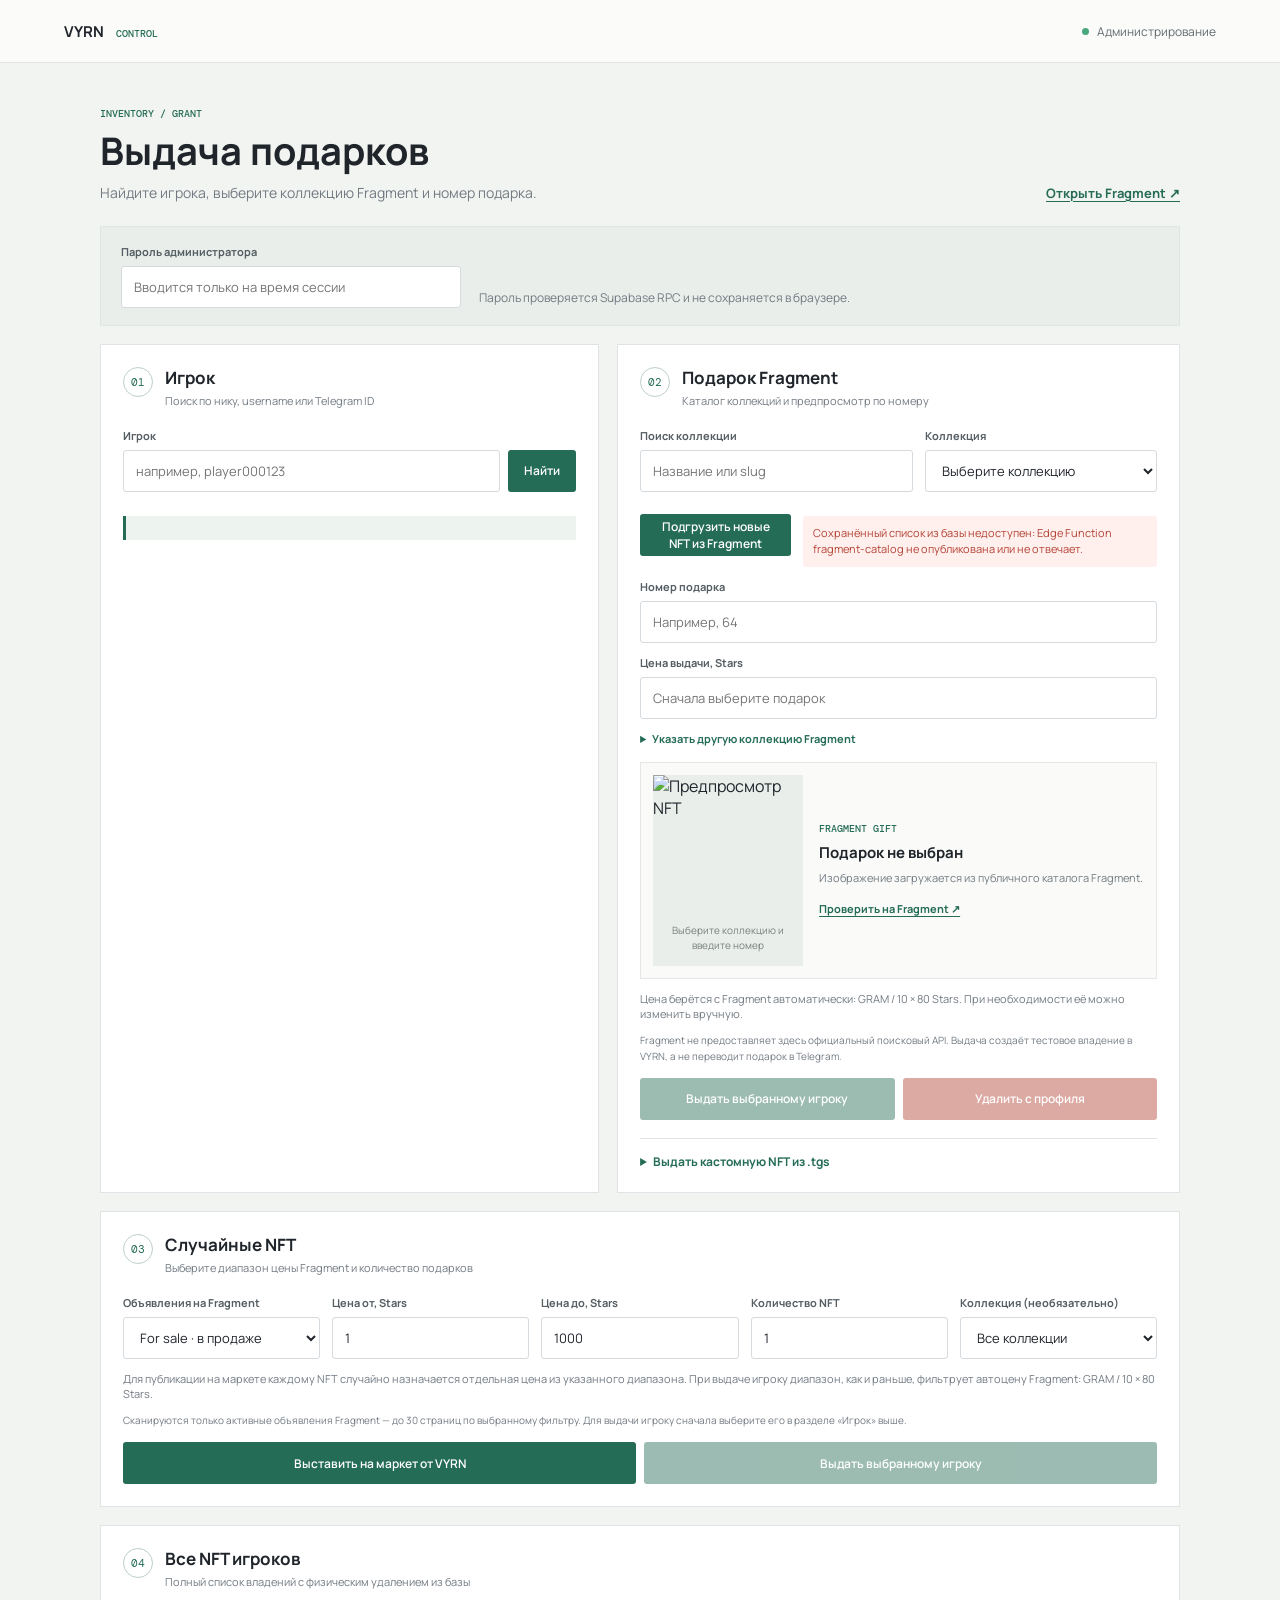
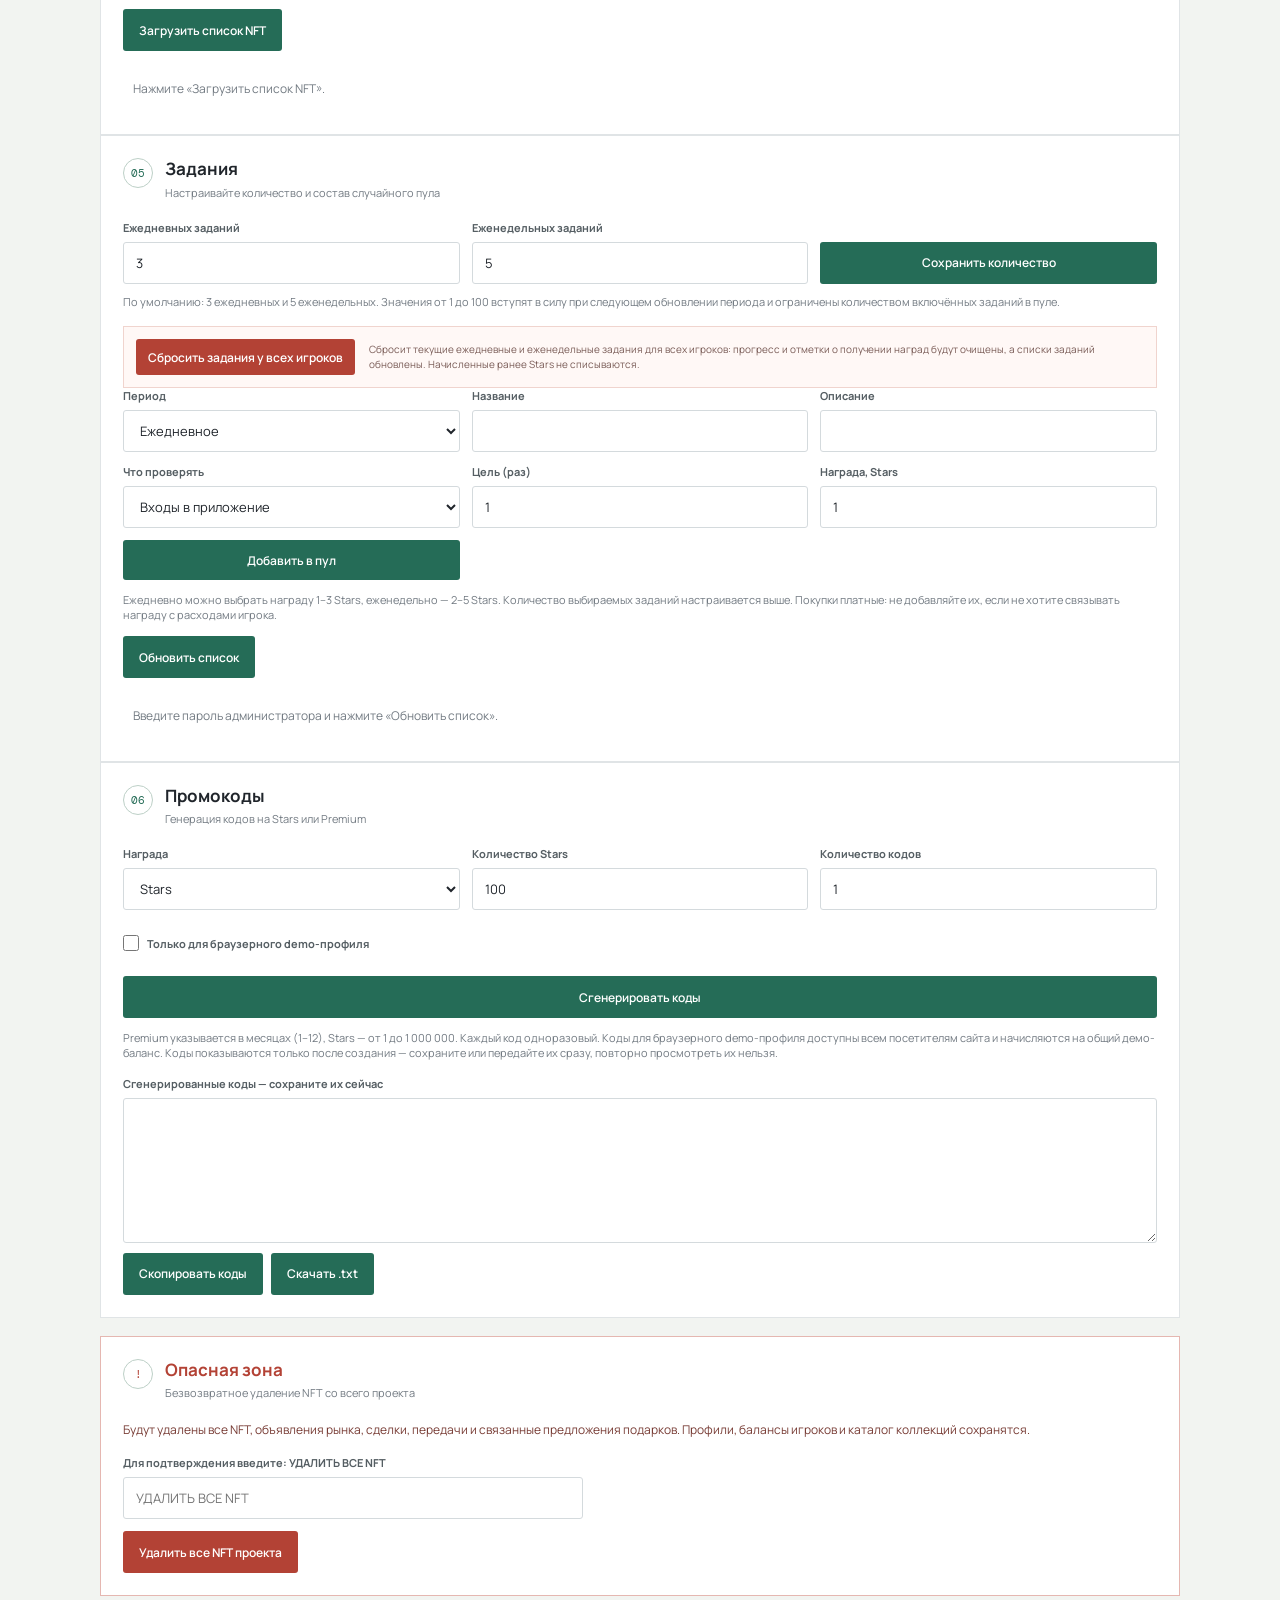
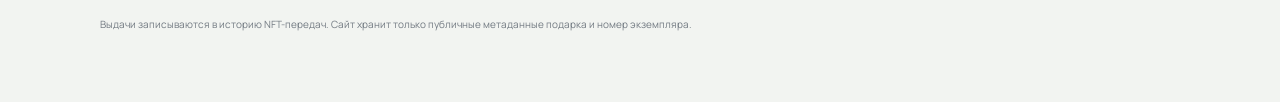
==== commit 2deda30b: "custom nft" ====
--- a/admin.html
+++ b/admin.html
@@ -8,9 +8,9 @@
   <link rel="preconnect" href="https://fonts.gstatic.com" crossorigin>
   <link href="https://fonts.googleapis.com/css2?family=DM+Mono:wght@400;500&family=Inter:wght@400;500;600;700&family=Manrope:wght@400;500;600;700&display=swap" rel="stylesheet">
   <link rel="stylesheet" href="style.css?v=premium-badge-click-v1">
-  <link rel="stylesheet" href="admin.css?v=admin-player-delete-v1">
+  <link rel="stylesheet" href="admin.css?v=admin-custom-tgs-nft-v1">
   <script src="supabase-client-config.js?v=admin-panel-number-media-20261018" defer></script>
-  <script src="admin.js?v=admin-player-delete-v1" defer></script>
+  <script src="admin.js?v=admin-custom-tgs-nft-v1" defer></script>
 </head>
 <body class="admin-page">
   <header class="admin-header">
@@ -103,6 +103,32 @@
           <button class="admin-button admin-grant-button" type="button" disabled>Выдать выбранному игроку</button>
           <button class="admin-button admin-remove-button" type="button" disabled>Удалить с профиля</button>
         </div>
+        <details class="admin-custom-nft">
+          <summary>Выдать кастомную NFT из .tgs</summary>
+          <div class="admin-custom-nft-fields">
+            <label class="admin-field">
+              <span>Название NFT</span>
+              <input class="admin-custom-nft-name" type="text" maxlength="100" autocomplete="off" placeholder="Например, VYRN Dragon" required>
+            </label>
+            <label class="admin-field">
+              <span>Файл из ./nft/</span>
+              <select class="admin-custom-nft-animation" required>
+                <option value="">Загрузка файлов…</option>
+              </select>
+            </label>
+            <label class="admin-field">
+              <span>Превью, необязательно (HTTPS)</span>
+              <input class="admin-custom-nft-preview" type="url" autocomplete="url" placeholder="https://example.com/nft/dragon.webp">
+            </label>
+            <label class="admin-field">
+              <span>Оценка, Stars</span>
+              <input class="admin-custom-nft-price" type="number" min="1" step="1" inputmode="numeric" value="80" required>
+            </label>
+          </div>
+          <p class="admin-price-note">Файлы берутся из каталога проекта ./nft/. Новые файлы добавляй в список nft/catalog.json.</p>
+          <button class="admin-button admin-custom-nft-grant-button" type="button" disabled>Выдать кастомную NFT</button>
+          <p class="admin-status admin-custom-nft-status" role="status" hidden></p>
+        </details>
       </section>
     </div>
     <section class="admin-section admin-random-section" aria-labelledby="random-heading">
--- a/admin.css
+++ b/admin.css
@@ -260,6 +260,30 @@
   margin-top: 10px;
 }
 
+.admin-custom-nft {
+  margin-top: 18px;
+  padding-top: 14px;
+  border-top: 1px solid var(--admin-line);
+}
+
+.admin-custom-nft summary {
+  color: var(--admin-green);
+  font-size: 12px;
+  font-weight: 700;
+  cursor: pointer;
+}
+
+.admin-custom-nft-fields {
+  display: grid;
+  grid-template-columns: repeat(2, minmax(0, 1fr));
+  gap: 12px;
+  margin: 14px 0 10px;
+}
+
+.admin-custom-nft-grant-button {
+  margin-top: 12px;
+}
+
 .admin-inventory-section {
   margin-top: 18px;
 }
@@ -911,6 +935,10 @@
     grid-template-columns: 1fr;
   }
 
+  .admin-custom-nft-fields {
+    grid-template-columns: 1fr;
+  }
+
   .admin-task-form {
     grid-template-columns: 1fr;
   }
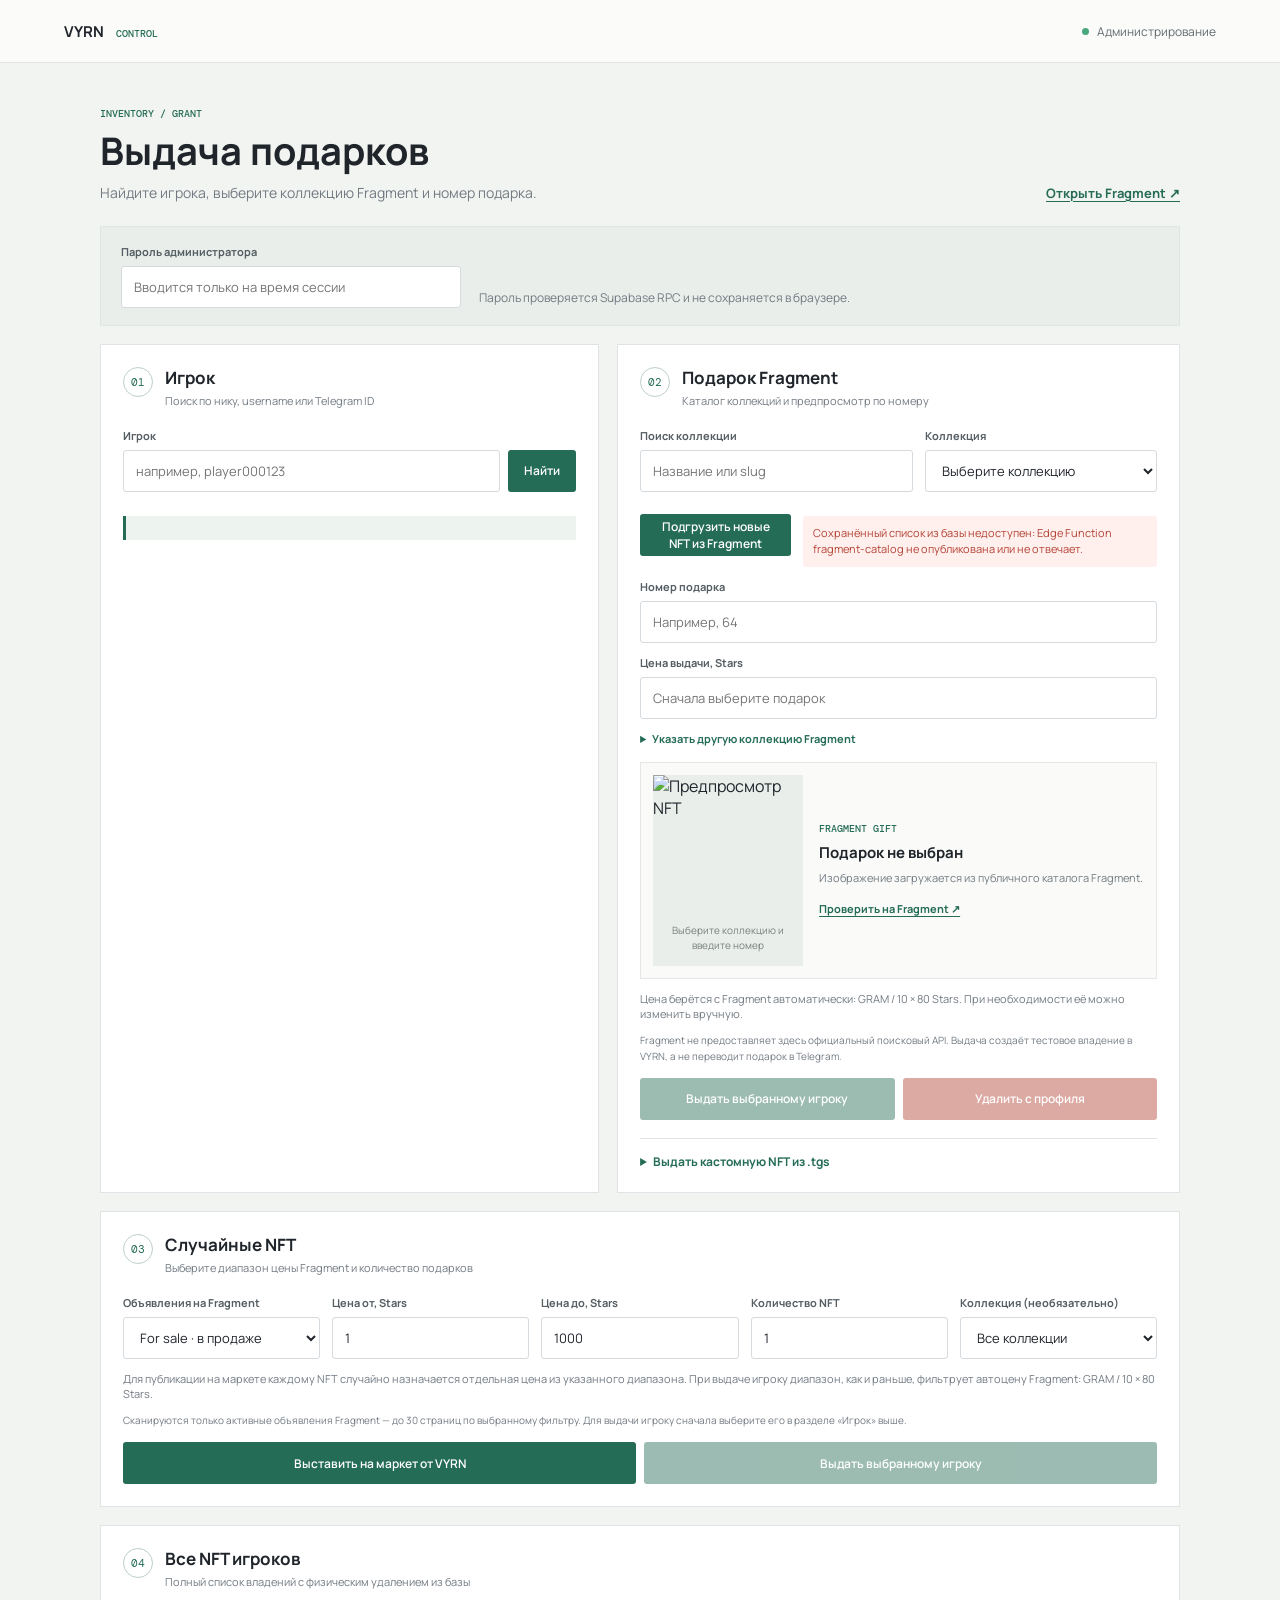
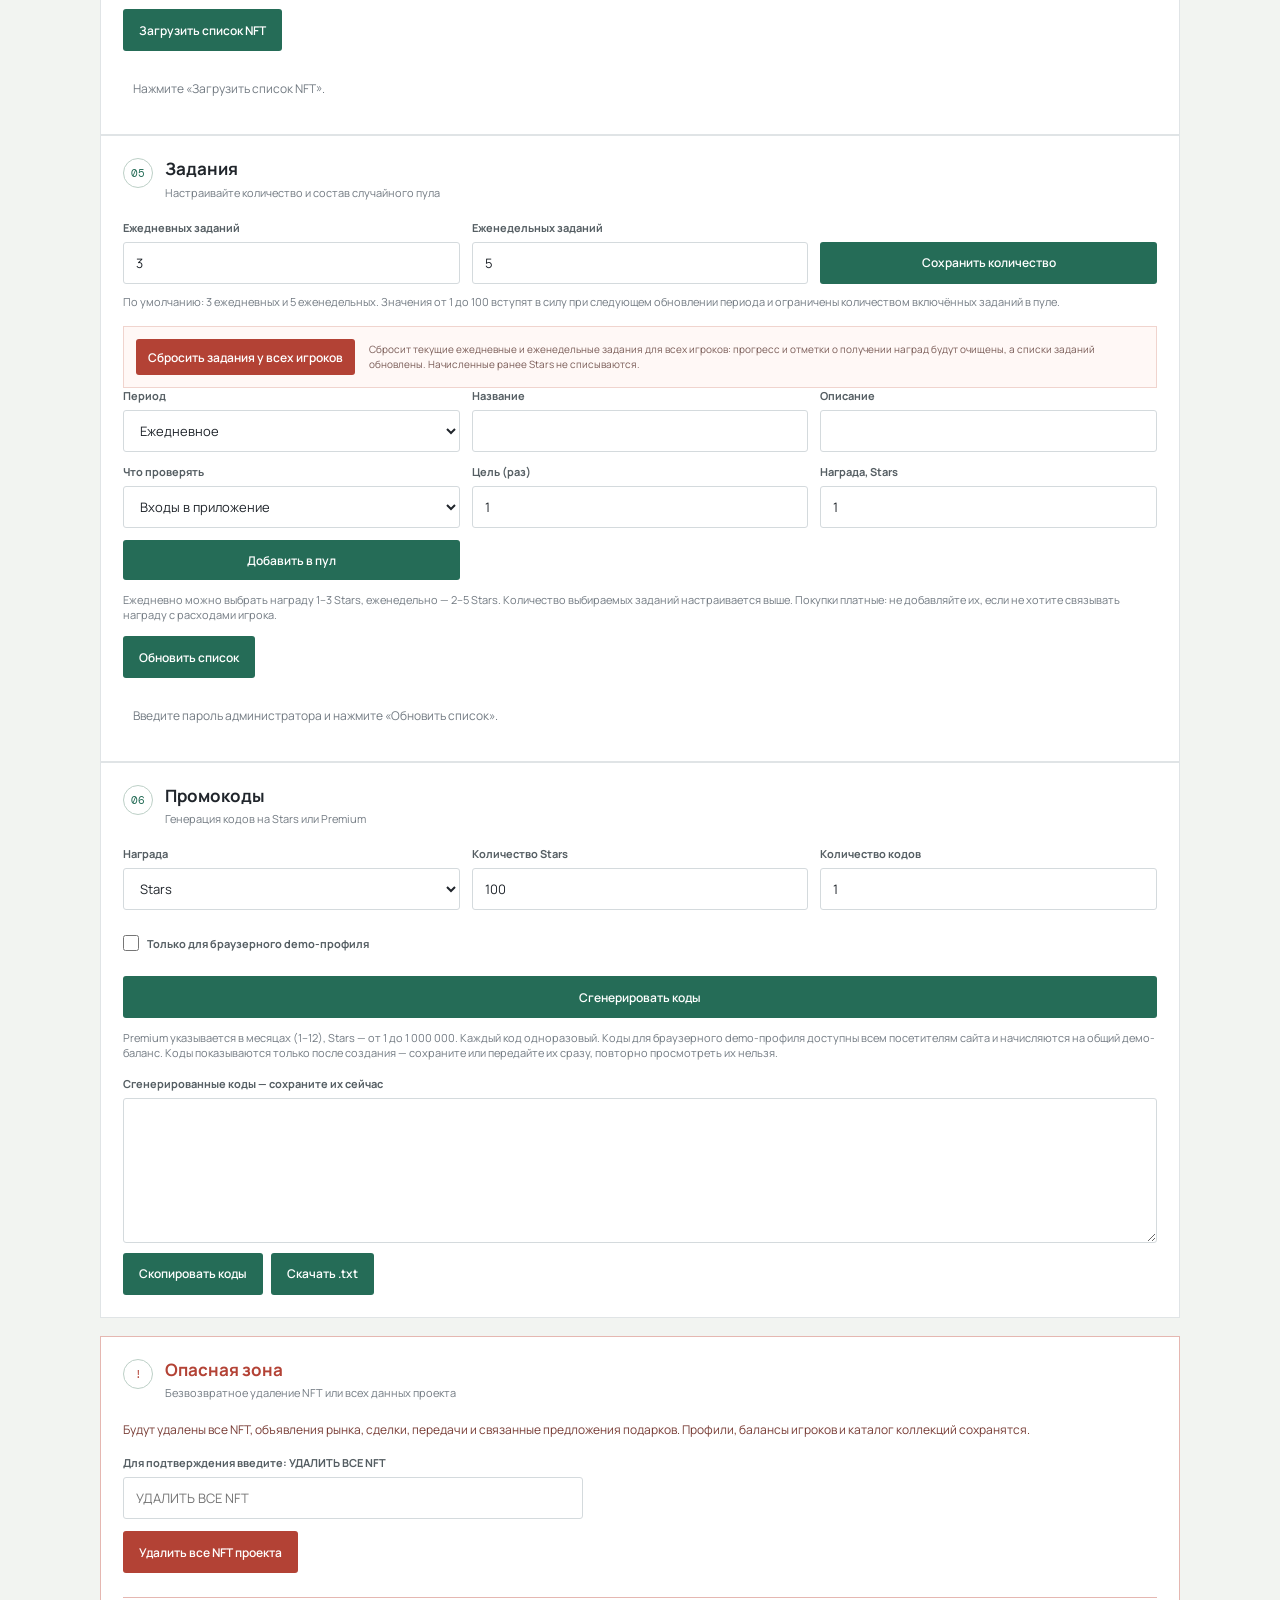
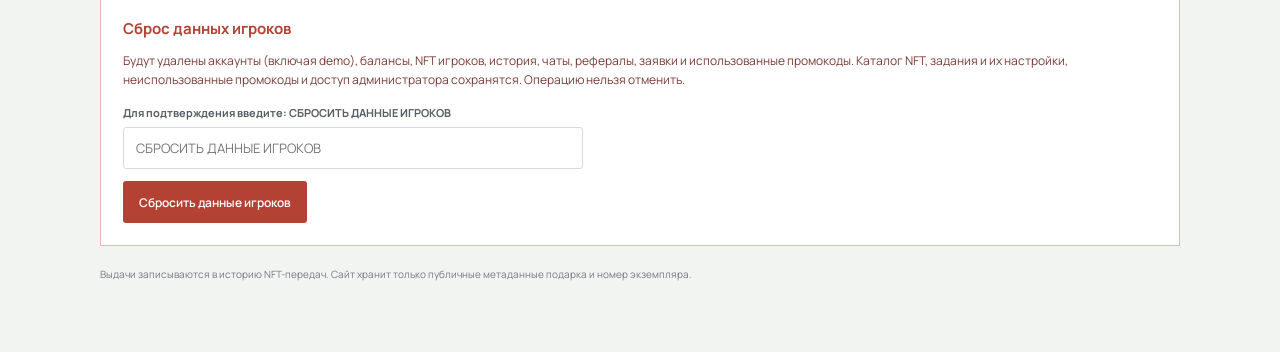
==== commit 5f727adf: "VIPE VIPE" ====
--- a/admin.html
+++ b/admin.html
@@ -8,9 +8,9 @@
   <link rel="preconnect" href="https://fonts.gstatic.com" crossorigin>
   <link href="https://fonts.googleapis.com/css2?family=DM+Mono:wght@400;500&family=Inter:wght@400;500;600;700&family=Manrope:wght@400;500;600;700&display=swap" rel="stylesheet">
   <link rel="stylesheet" href="style.css?v=premium-badge-click-v1">
-  <link rel="stylesheet" href="admin.css?v=admin-custom-tgs-nft-v1">
+  <link rel="stylesheet" href="admin.css?v=admin-project-wipe-v1">
   <script src="supabase-client-config.js?v=admin-panel-number-media-20261018" defer></script>
-  <script src="admin.js?v=admin-custom-tgs-nft-v1" defer></script>
+  <script src="admin.js?v=admin-project-wipe-v1" defer></script>
 </head>
 <body class="admin-page">
   <header class="admin-header">
@@ -107,8 +107,16 @@
           <summary>Выдать кастомную NFT из .tgs</summary>
           <div class="admin-custom-nft-fields">
             <label class="admin-field">
+              <span>Коллекция</span>
+              <input class="admin-custom-nft-collection" type="text" maxlength="100" autocomplete="off" placeholder="Например, VYRN Originals" required>
+            </label>
+            <label class="admin-field">
               <span>Название NFT</span>
               <input class="admin-custom-nft-name" type="text" maxlength="100" autocomplete="off" placeholder="Например, VYRN Dragon" required>
+            </label>
+            <label class="admin-field">
+              <span>Номер подарка</span>
+              <input class="admin-custom-nft-number" type="number" min="1" max="999999999999" step="1" inputmode="numeric" placeholder="Например, 64" required>
             </label>
             <label class="admin-field">
               <span>Файл из ./nft/</span>
@@ -300,7 +308,7 @@
     <section class="admin-section admin-danger-section" aria-labelledby="delete-all-nfts-heading">
       <div class="admin-section-heading">
         <span class="admin-step">!</span>
-        <div><h2 id="delete-all-nfts-heading">Опасная зона</h2><p>Безвозвратное удаление NFT со всего проекта</p></div>
+        <div><h2 id="delete-all-nfts-heading">Опасная зона</h2><p>Безвозвратное удаление NFT или всех данных проекта</p></div>
       </div>
       <p class="admin-danger-warning">Будут удалены все NFT, объявления рынка, сделки, передачи и связанные предложения подарков. Профили, балансы игроков и каталог коллекций сохранятся.</p>
       <label class="admin-field admin-delete-all-confirmation-field">
@@ -309,6 +317,16 @@
       </label>
       <button class="admin-button admin-delete-all-nfts-button" type="button">Удалить все NFT проекта</button>
       <p class="admin-status admin-delete-all-status" role="status" hidden></p>
+      <div class="admin-wipe-project">
+        <h3>Сброс данных игроков</h3>
+        <p class="admin-danger-warning">Будут удалены аккаунты (включая demo), балансы, NFT игроков, история, чаты, рефералы, заявки и использованные промокоды. Каталог NFT, задания и их настройки, неиспользованные промокоды и доступ администратора сохранятся. Операцию нельзя отменить.</p>
+        <label class="admin-field admin-wipe-confirmation-field">
+          <span>Для подтверждения введите: СБРОСИТЬ ДАННЫЕ ИГРОКОВ</span>
+          <input class="admin-wipe-confirmation" type="text" autocomplete="off" spellcheck="false" placeholder="СБРОСИТЬ ДАННЫЕ ИГРОКОВ">
+        </label>
+        <button class="admin-button admin-wipe-project-button" type="button">Сбросить данные игроков</button>
+        <p class="admin-status admin-wipe-project-status" role="status" hidden></p>
+      </div>
     </section>
     <p class="admin-footnote">Выдачи записываются в историю NFT-передач. Сайт хранит только публичные метаданные подарка и номер экземпляра.</p>
   </main>
--- a/style.css
+++ b/style.css
@@ -7232,3 +7232,127 @@
     transition-duration: 180ms;
   }
 }
+
+/* Стартовый подарок: модалка с рулеткой при первом входе */
+.starter-dialog {
+  width: min(390px, calc(100vw - 32px));
+  max-width: none;
+  box-sizing: border-box;
+  margin: auto;
+  padding: 22px;
+  border: 0;
+  border-radius: 26px;
+  background: #f5f5f7;
+  color: #17171a;
+  box-shadow: 0 20px 60px rgba(0, 0, 0, 0.2);
+}
+.starter-dialog:focus { outline: none; }
+.starter-dialog::backdrop {
+  background: rgb(12 14 20 / 46%);
+  -webkit-backdrop-filter: blur(3px);
+  backdrop-filter: blur(3px);
+}
+.starter-header { display: flex; align-items: center; justify-content: space-between; gap: 16px; }
+.starter-header h2 { margin: 0; font-size: 21px; line-height: 1.25; }
+.starter-close {
+  display: grid;
+  width: 38px;
+  height: 38px;
+  flex: 0 0 38px;
+  place-items: center;
+  border: 1px solid #e1e2e7;
+  border-radius: 50%;
+  background: #fff;
+  color: #24242a;
+  font: inherit;
+  font-size: 25px;
+  line-height: 1;
+  cursor: pointer;
+}
+.starter-close[hidden] { display: none; }
+.starter-text { margin: 12px 0 18px; color: #666872; font-size: 14px; line-height: 1.5; }
+
+.starter-reel {
+  position: relative;
+  height: 142px;
+  border: 1px solid #e1e2e7;
+  border-radius: 20px;
+  background: #fff;
+}
+.starter-viewport {
+  height: 100%;
+  overflow: hidden;
+  border-radius: 19px;
+  -webkit-mask-image: linear-gradient(90deg, transparent, #000 14%, #000 86%, transparent);
+  mask-image: linear-gradient(90deg, transparent, #000 14%, #000 86%, transparent);
+}
+.starter-track {
+  display: flex;
+  height: 100%;
+  align-items: center;
+  gap: 10px;
+  width: max-content;
+  will-change: transform;
+}
+.starter-track.is-moving { animation: starter-idle-scroll 1.6s linear infinite; }
+.starter-card {
+  display: grid;
+  width: 92px;
+  height: 116px;
+  flex: 0 0 92px;
+  place-items: center;
+  border-radius: 14px;
+  background: #eef1f5;
+  transition: transform 260ms ease;
+}
+.starter-card img { width: 100%; height: 100%; box-sizing: border-box; padding: 8px; object-fit: contain; }
+.starter-card.is-blank { background: linear-gradient(100deg, #e9edf2, #f7f8fa 48%, #e9edf2); }
+.starter-marker {
+  position: absolute;
+  top: 50%;
+  left: 50%;
+  width: 100px;
+  height: 124px;
+  box-sizing: border-box;
+  border: 2px solid #1683f4;
+  border-radius: 16px;
+  box-shadow: 0 0 0 4px rgb(22 131 244 / 14%);
+  transform: translate(-50%, -50%);
+  pointer-events: none;
+}
+.starter-reel.is-finished .starter-card:not(.is-winner) { opacity: 0.45; }
+.starter-reel.is-finished .starter-card.is-winner { transform: scale(1.04); }
+
+.starter-result { display: grid; gap: 4px; margin-top: 16px; text-align: center; }
+.starter-result[hidden], .starter-error[hidden] { display: none; }
+.starter-result-name { font-size: 17px; line-height: 1.3; }
+.starter-result-meta { color: #666872; font-size: 13px; }
+.starter-error { margin: 14px 0 0; color: #c0392b; font-size: 13px; line-height: 1.45; text-align: center; }
+
+.starter-action {
+  display: block;
+  width: 100%;
+  min-height: 48px;
+  margin-top: 18px;
+  border: 0;
+  border-radius: 14px;
+  background: #1683f4;
+  color: #fff;
+  font: inherit;
+  font-size: 15px;
+  font-weight: 600;
+  cursor: pointer;
+  transition: background-color 160ms ease;
+}
+.starter-action:hover:not(:disabled) { background: #0875e8; }
+.starter-action:disabled { opacity: 0.6; cursor: default; }
+.starter-action:focus-visible, .starter-close:focus-visible { outline: 2px solid #2586e8; outline-offset: 2px; }
+
+@keyframes starter-idle-scroll {
+  from { transform: translateX(0); }
+  to { transform: translateX(-408px); }
+}
+@media (prefers-reduced-motion: reduce) {
+  .starter-track.is-moving { animation: none; }
+  .starter-card { transition: none; }
+}
--- a/admin.css
+++ b/admin.css
@@ -319,6 +319,32 @@
   background: #92372e;
 }
 
+.admin-wipe-project {
+  margin-top: 24px;
+  padding-top: 20px;
+  border-top: 1px solid #e5b7b1;
+}
+
+.admin-wipe-project h3 {
+  margin: 0 0 12px;
+  color: var(--admin-red);
+  font-size: 15px;
+}
+
+.admin-wipe-confirmation-field {
+  max-width: 460px;
+  margin-bottom: 12px;
+}
+
+.admin-wipe-project-button,
+.admin-wipe-project-button:hover:not(:disabled) {
+  background: var(--admin-red);
+}
+
+.admin-wipe-project-button:hover:not(:disabled) {
+  background: #92372e;
+}
+
 .admin-random-section {
   margin-top: 18px;
 }
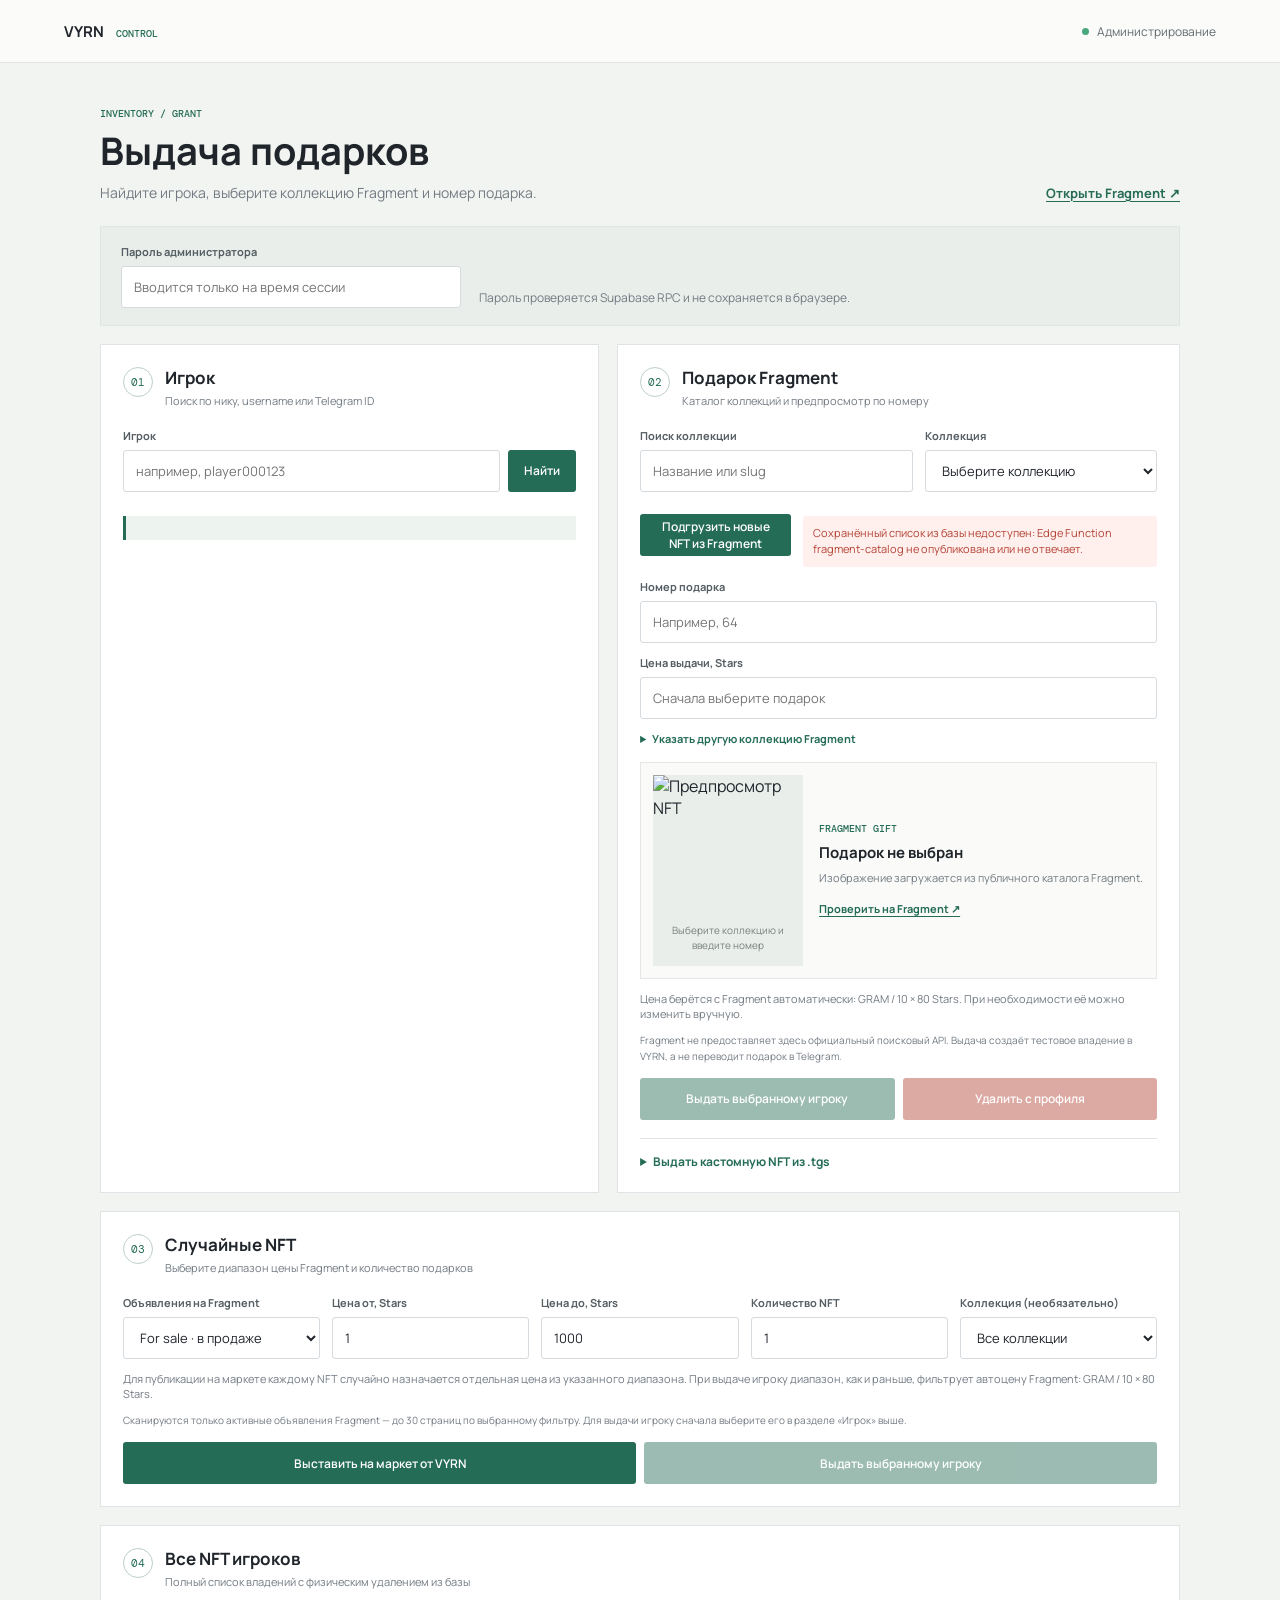
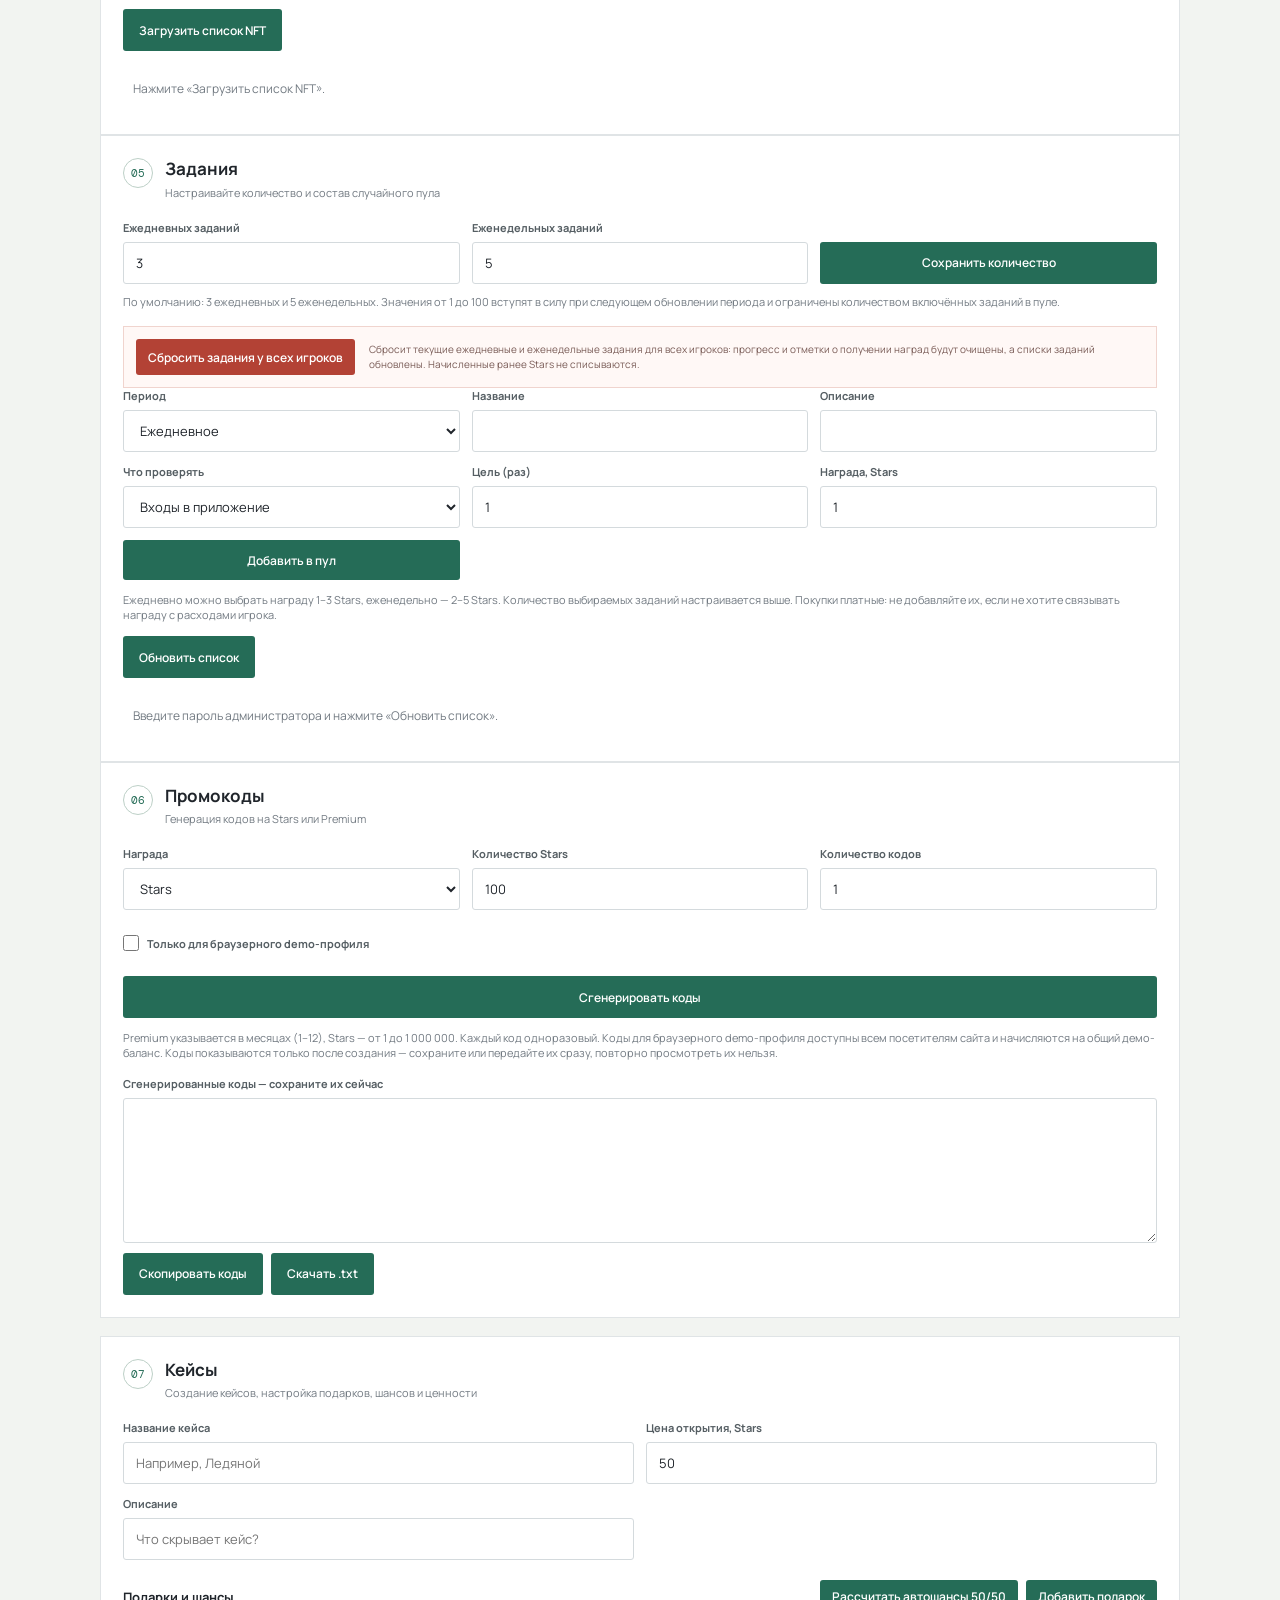
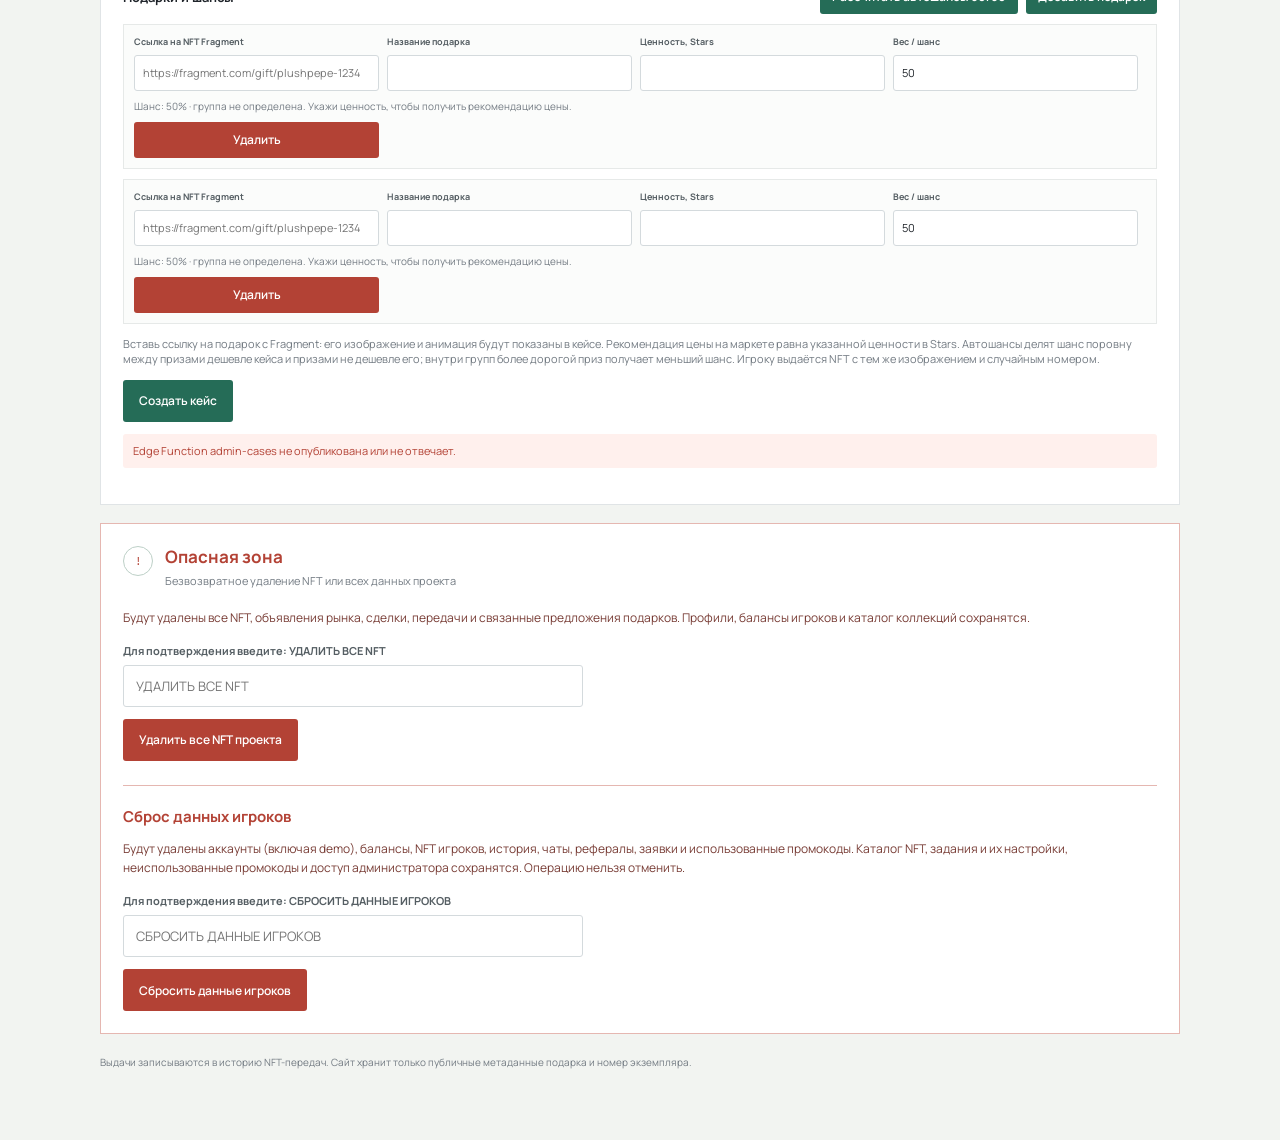
==== commit b257f516: "CASES" ====
--- a/admin.html
+++ b/admin.html
@@ -8,9 +8,9 @@
   <link rel="preconnect" href="https://fonts.gstatic.com" crossorigin>
   <link href="https://fonts.googleapis.com/css2?family=DM+Mono:wght@400;500&family=Inter:wght@400;500;600;700&family=Manrope:wght@400;500;600;700&display=swap" rel="stylesheet">
   <link rel="stylesheet" href="style.css?v=premium-badge-click-v1">
-  <link rel="stylesheet" href="admin.css?v=admin-project-wipe-v1">
+  <link rel="stylesheet" href="admin.css?v=admin-case-auto-odds-v1">
   <script src="supabase-client-config.js?v=admin-panel-number-media-20261018" defer></script>
-  <script src="admin.js?v=admin-project-wipe-v1" defer></script>
+  <script src="admin.js?v=admin-case-auto-odds-v1" defer></script>
 </head>
 <body class="admin-page">
   <header class="admin-header">
@@ -305,6 +305,42 @@
         </div>
       </div>
     </section>
+    <section class="admin-section admin-case-section" aria-labelledby="case-heading">
+      <div class="admin-section-heading">
+        <span class="admin-step">07</span>
+        <div><h2 id="case-heading">Кейсы</h2><p>Создание кейсов, настройка подарков, шансов и ценности</p></div>
+      </div>
+      <form class="admin-case-form">
+        <div class="admin-case-fields">
+          <label class="admin-field">
+            <span>Название кейса</span>
+            <input class="admin-case-title" type="text" maxlength="80" placeholder="Например, Ледяной" required>
+          </label>
+          <label class="admin-field">
+            <span>Цена открытия, Stars</span>
+            <input class="admin-case-price" type="number" min="1" max="1000000" step="1" value="50" required>
+          </label>
+          <label class="admin-field">
+            <span>Описание</span>
+            <input class="admin-case-description" type="text" maxlength="240" placeholder="Что скрывает кейс?">
+          </label>
+        </div>
+        <div class="admin-case-prize-heading">
+          <h3>Подарки и шансы</h3>
+          <div class="admin-case-prize-actions">
+            <button class="admin-button admin-case-auto-odds" type="button">Рассчитать автошансы 50/50</button>
+            <button class="admin-button admin-case-add-prize" type="button">Добавить подарок</button>
+          </div>
+        </div>
+        <div class="admin-case-prize-rows" aria-live="polite"></div>
+        <p class="admin-price-note">Вставь ссылку на подарок с Fragment: его изображение и анимация будут показаны в кейсе. Рекомендация цены на маркете равна указанной ценности в Stars. Автошансы делят шанс поровну между призами дешевле кейса и призами не дешевле его; внутри групп более дорогой приз получает меньший шанс. Игроку выдаётся NFT с тем же изображением и случайным номером.</p>
+        <button class="admin-button admin-case-submit" type="submit">Создать кейс</button>
+      </form>
+      <p class="admin-status admin-case-status" role="status" hidden></p>
+      <div class="admin-case-list" aria-live="polite">
+        <p class="admin-empty-result">Загружаем кейсы…</p>
+      </div>
+    </section>
     <section class="admin-section admin-danger-section" aria-labelledby="delete-all-nfts-heading">
       <div class="admin-section-heading">
         <span class="admin-step">!</span>
--- a/style.css
+++ b/style.css
@@ -251,6 +251,7 @@
     color: #202127;
     font-size: 15px;
     line-height: 1;
+    text-decoration: none;
 }
 
 .star-balance span {
@@ -291,6 +292,98 @@
     linear-gradient(115deg, #b5c4ff 0%, #dedbff 52%, #c4d9ff 100%);
 }
 
+.login-streak-card {
+  display: flex;
+  min-height: 66px;
+  max-width: 1120px;
+  align-items: center;
+  gap: 12px;
+  box-sizing: border-box;
+  margin: 12px auto 0;
+  padding: 8px 12px;
+  border: 1px solid #e1e7f0;
+  border-radius: 18px;
+  background: rgba(255, 255, 255, 0.82);
+  color: #202733;
+}
+
+.login-streak-icon {
+  display: grid;
+  width: 42px;
+  height: 42px;
+  flex: 0 0 42px;
+  place-items: center;
+  overflow: hidden;
+  border-radius: 50%;
+  background: #f5f7fb;
+}
+
+.login-streak-icon img {
+  display: block;
+  width: 30px;
+  height: 30px;
+  object-fit: contain;
+}
+
+.login-streak-copy {
+  min-width: 0;
+  flex: 1;
+}
+
+.login-streak-heading {
+  display: flex;
+  align-items: center;
+  gap: 5px;
+}
+
+.login-streak-heading h2 {
+  margin: 0;
+  font-size: 15px;
+  font-weight: 700;
+  line-height: 1.15;
+}
+
+.login-streak-heading svg {
+  width: 15px;
+  height: 15px;
+  fill: none;
+  stroke: #73839a;
+  stroke-linecap: round;
+  stroke-linejoin: round;
+  stroke-width: 2;
+}
+
+.login-streak-copy p {
+  display: flex;
+  align-items: center;
+  gap: 4px;
+  margin: 2px 0 0;
+  color: #73839a;
+  font-size: 12px;
+  line-height: 1.2;
+  white-space: nowrap;
+}
+
+.login-streak-copy p img {
+  width: 14px;
+  height: 14px;
+  object-fit: contain;
+}
+
+.login-streak-status {
+  display: inline-flex;
+  min-height: 34px;
+  flex: 0 0 auto;
+  align-items: center;
+  justify-content: center;
+  padding: 0 14px;
+  border-radius: 12px;
+  background: #eef4fb;
+  color: #7193b8;
+  font-size: 12px;
+  font-weight: 600;
+}
+
 .resource-panel {
   display: flex;
   flex-direction: column;
@@ -387,6 +480,7 @@
 .home-action-icon.is-market { background: #10b98d; }
 .home-action-icon.is-tournament { background: #ff9e26; }
 .home-action-icon.is-anonymous-number { background: #1683f4; }
+.home-action-icon.is-cases { background: #6259e8; }
 
 .home-action-icon svg {
   width: 28px;
@@ -957,6 +1051,31 @@
     right: 5%;
     width: 48%;
     height: 100%;
+  }
+
+  .login-streak-card {
+    min-height: 62px;
+    gap: 10px;
+    margin-top: 10px;
+    padding: 7px 9px;
+    border-radius: 16px;
+  }
+
+  .login-streak-icon {
+    width: 40px;
+    height: 40px;
+    flex-basis: 40px;
+  }
+
+  .login-streak-copy p {
+    gap: 3px;
+    font-size: 11px;
+  }
+
+  .login-streak-status {
+    min-height: 32px;
+    padding: 0 10px;
+    font-size: 11px;
   }
 
   .resource-panel {
@@ -3912,7 +4031,7 @@
   border-radius: 26px;
   background: #f5f5f7;
   color: #17171a;
-  box-shadow: 0 20px 60px rgba(0, 0, 0, 0.2);
+  box-shadow: none;
 }
 
 .referral-dialog::backdrop {
@@ -3956,7 +4075,7 @@
   font-size: 13px;
 }
 
-.referral-link-input:focus { border-color: #1688ed; box-shadow: 0 0 0 3px rgba(22, 136, 237, 0.12); }
+.referral-link-input:focus { border-color: #1688ed; box-shadow: none; }
 .referral-dialog-actions { display: grid; grid-template-columns: 1fr 1fr; gap: 8px; margin-top: 10px; }
 .referral-dialog-actions button {
   min-height: 44px;
@@ -5872,7 +5991,7 @@
   border: 1px solid #e0e3e9;
   border-radius: 24px;
   background: rgba(255, 255, 255, 0.84);
-  box-shadow: 0 8px 24px rgba(32, 43, 60, 0.05);
+  box-shadow: none;
 }
 
 .wallet-promo-heading h2 {
@@ -5921,7 +6040,7 @@
 
 .wallet-promo-input-row input:focus {
   border-color: #1688ed;
-  box-shadow: 0 0 0 3px rgba(22, 136, 237, 0.12);
+  box-shadow: none;
 }
 
 .wallet-promo-input-row input:disabled {
@@ -5968,7 +6087,7 @@
   border-radius: 26px;
   background: #f0eff5;
   color: #202127;
-  box-shadow: 0 24px 80px rgba(14, 22, 40, 0.25);
+  box-shadow: none;
 }
 
 .wallet-promo-dialog[open] {
@@ -7235,8 +7354,9 @@
 
 /* Стартовый подарок: модалка с рулеткой при первом входе */
 .starter-dialog {
-  width: min(390px, calc(100vw - 32px));
+  width: min(420px, calc(100vw - 32px));
   max-width: none;
+  max-height: calc(100dvh - 24px);
   box-sizing: border-box;
   margin: auto;
   padding: 22px;
@@ -7244,7 +7364,8 @@
   border-radius: 26px;
   background: #f5f5f7;
   color: #17171a;
-  box-shadow: 0 20px 60px rgba(0, 0, 0, 0.2);
+  box-shadow: none;
+  overflow: auto;
 }
 .starter-dialog:focus { outline: none; }
 .starter-dialog::backdrop {
@@ -7253,7 +7374,7 @@
   backdrop-filter: blur(3px);
 }
 .starter-header { display: flex; align-items: center; justify-content: space-between; gap: 16px; }
-.starter-header h2 { margin: 0; font-size: 21px; line-height: 1.25; }
+.starter-header h2 { margin: 0; font-size: 21px; font-weight: 700; line-height: 1.25; }
 .starter-close {
   display: grid;
   width: 38px;
@@ -7272,61 +7393,175 @@
 .starter-close[hidden] { display: none; }
 .starter-text { margin: 12px 0 18px; color: #666872; font-size: 14px; line-height: 1.5; }
 
-.starter-reel {
+.starter-stage {
   position: relative;
-  height: 142px;
+  height: 262px;
+  overflow: hidden;
   border: 1px solid #e1e2e7;
   border-radius: 20px;
-  background: #fff;
-}
-.starter-viewport {
-  height: 100%;
-  overflow: hidden;
-  border-radius: 19px;
-  -webkit-mask-image: linear-gradient(90deg, transparent, #000 14%, #000 86%, transparent);
-  mask-image: linear-gradient(90deg, transparent, #000 14%, #000 86%, transparent);
-}
-.starter-track {
-  display: flex;
-  height: 100%;
-  align-items: center;
-  gap: 10px;
-  width: max-content;
+  background:
+    radial-gradient(ellipse at 76% 100%, rgb(255 255 255 / 38%), transparent 42%),
+    radial-gradient(ellipse at 2% 0%, rgb(126 159 255 / 30%), transparent 46%),
+    linear-gradient(115deg, #b5c4ff, #dedbff 52%, #c4d9ff);
+}
+.starter-ring {
+  position: absolute;
+  top: 50%;
+  left: 50%;
+  border: 1px solid rgb(255 255 255 / 90%);
+  border-radius: 50%;
+  box-shadow: none;
+}
+.starter-stage.is-revealed .starter-ring { opacity: 0 !important; transform: scale(0) !important; }
+.starter-rays {
+  position: absolute;
+  top: 50%;
+  left: 50%;
+  width: 360px;
+  height: 360px;
+  margin: -180px;
+  opacity: .8;
+  animation: starter-rotate 18s linear infinite;
+}
+.starter-rays::before {
+  position: absolute;
+  inset: 0;
+  background: repeating-conic-gradient(var(--starter-ray, rgb(255 255 255 / 60%)) 0 3deg, transparent 3deg 17deg);
+  content: "";
+  -webkit-mask-image: radial-gradient(circle, #000, transparent 66%);
+  mask-image: radial-gradient(circle, #000, transparent 66%);
+}
+.starter-core {
+  position: absolute;
+  top: 50%;
+  left: 50%;
+  z-index: 3;
+  width: 46px;
+  height: 46px;
+  margin: -23px;
+  border-radius: 50%;
+  background: radial-gradient(circle at 40% 35%, #fff, #a8d0ff 40%, #1683f4 82%);
+  box-shadow: none;
+}
+.starter-orbit-item {
+  position: absolute;
+  top: 50%;
+  left: 50%;
+  z-index: 2;
+  width: 0;
+  height: 0;
   will-change: transform;
 }
-.starter-track.is-moving { animation: starter-idle-scroll 1.6s linear infinite; }
-.starter-card {
-  display: grid;
-  width: 92px;
-  height: 116px;
-  flex: 0 0 92px;
-  place-items: center;
-  border-radius: 14px;
-  background: #eef1f5;
-  transition: transform 260ms ease;
-}
-.starter-card img { width: 100%; height: 100%; box-sizing: border-box; padding: 8px; object-fit: contain; }
-.starter-card.is-blank { background: linear-gradient(100deg, #e9edf2, #f7f8fa 48%, #e9edf2); }
+.starter-stage.is-revealed .starter-orbit-item:not(.is-winner) { opacity: 0 !important; }
+.starter-orbit-item img {
+  position: absolute;
+  top: -27px;
+  left: -27px;
+  width: 54px;
+  height: 54px;
+  box-sizing: border-box;
+  padding: 0;
+  border: 0;
+  border-radius: 25%;
+  background: transparent;
+  box-shadow: none;
+  object-fit: contain;
+}
+.starter-stage.is-revealed .starter-orbit-item.is-winner {
+  z-index: 12;
+  transform: scale(0);
+  transition: transform 800ms cubic-bezier(.2, 1.4, .4, 1);
+}
+.starter-stage.is-revealed .starter-orbit-item.is-winner.is-visible { transform: scale(1); }
+.starter-stage.is-revealed .starter-orbit-item.is-winner::before {
+  position: absolute;
+  top: -110px;
+  left: -110px;
+  width: 220px;
+  height: 220px;
+  border-radius: 50%;
+  background: radial-gradient(circle, var(--starter-winner-color, #1683f4), transparent 68%);
+  content: "";
+  opacity: 0;
+  filter: blur(14px);
+  transition: opacity 500ms ease;
+}
+.starter-stage.is-revealed .starter-orbit-item.is-winner.is-visible::before { opacity: .5; }
+.starter-stage.is-revealed .starter-orbit-item.is-winner img {
+  top: -54px;
+  left: -54px;
+  width: 108px;
+  height: 108px;
+  padding: 0;
+  border-radius: 25%;
+  animation: starter-bob 3.2s ease-in-out infinite;
+  transition: top 500ms ease, left 500ms ease, width 500ms ease, height 500ms ease,
+    border-radius 500ms ease;
+}
 .starter-marker {
   position: absolute;
   top: 50%;
   left: 50%;
-  width: 100px;
-  height: 124px;
+  z-index: 11;
+  width: 132px;
+  height: 132px;
   box-sizing: border-box;
+  margin: -66px;
   border: 2px solid #1683f4;
-  border-radius: 16px;
-  box-shadow: 0 0 0 4px rgb(22 131 244 / 14%);
-  transform: translate(-50%, -50%);
+  border-radius: 34px;
+  box-shadow: none;
+  opacity: 0;
   pointer-events: none;
-}
-.starter-reel.is-finished .starter-card:not(.is-winner) { opacity: 0.45; }
-.starter-reel.is-finished .starter-card.is-winner { transform: scale(1.04); }
-
-.starter-result { display: grid; gap: 4px; margin-top: 16px; text-align: center; }
+  transform: scale(.7);
+  transition: opacity 400ms 250ms, transform 500ms 250ms cubic-bezier(.2, 1.4, .4, 1);
+}
+.starter-marker.is-visible { opacity: 1; transform: scale(1); }
+.starter-flash {
+  position: absolute;
+  inset: 0;
+  z-index: 20;
+  background: radial-gradient(circle at 50% 50%, #fff, rgb(255 255 255 / 55%) 34%, transparent 66%);
+  opacity: 0;
+  pointer-events: none;
+}
+.starter-shock {
+  position: absolute;
+  top: 50%;
+  left: 50%;
+  z-index: 10;
+  width: 120px;
+  height: 120px;
+  margin: -60px;
+  border: 2px solid rgb(255 255 255 / 95%);
+  border-radius: 50%;
+  opacity: 0;
+  pointer-events: none;
+}
+.starter-shock.is-active { animation: starter-shockwave 1s ease-out; }
+.starter-particles {
+  position: absolute;
+  inset: 0;
+  z-index: 15;
+  width: 100%;
+  height: 100%;
+  pointer-events: none;
+}
+
+.starter-result {
+  display: grid;
+  gap: 4px;
+  justify-items: center;
+  margin-top: 16px;
+  text-align: center;
+  opacity: 0;
+  transform: translateY(8px);
+  transition: opacity 450ms 200ms, transform 450ms 200ms;
+}
+.starter-result.is-visible { opacity: 1; transform: none; }
 .starter-result[hidden], .starter-error[hidden] { display: none; }
-.starter-result-name { font-size: 17px; line-height: 1.3; }
-.starter-result-meta { color: #666872; font-size: 13px; }
+.starter-result-name { font-size: 17px; font-weight: 600; line-height: 1.3; }
+.starter-result-meta { display: inline-flex; align-items: center; gap: 5px; color: #666872; font-size: 13px; }
+.starter-result-meta img { width: 14px; height: 14px; }
 .starter-error { margin: 14px 0 0; color: #c0392b; font-size: 13px; line-height: 1.45; text-align: center; }
 
 .starter-action {
@@ -7348,11 +7583,21 @@
 .starter-action:disabled { opacity: 0.6; cursor: default; }
 .starter-action:focus-visible, .starter-close:focus-visible { outline: 2px solid #2586e8; outline-offset: 2px; }
 
-@keyframes starter-idle-scroll {
-  from { transform: translateX(0); }
-  to { transform: translateX(-408px); }
+@keyframes starter-rotate { to { transform: rotate(360deg); } }
+@keyframes starter-bob { 50% { transform: translateY(-6px); } }
+@keyframes starter-shockwave {
+  from { transform: scale(.3); opacity: .9; }
+  to { transform: scale(3); opacity: 0; }
 }
 @media (prefers-reduced-motion: reduce) {
-  .starter-track.is-moving { animation: none; }
-  .starter-card { transition: none; }
-}
+  .starter-rays { animation-duration: 60s; }
+  .starter-stage.is-revealed .starter-orbit-item.is-winner img {
+    animation: none;
+    transition-duration: 180ms;
+  }
+  .starter-stage.is-revealed .starter-orbit-item.is-winner,
+  .starter-stage.is-revealed .starter-orbit-item.is-winner::before {
+    transition-duration: 180ms;
+  }
+  .starter-shock.is-active { animation-duration: 300ms; }
+}
--- a/admin.css
+++ b/admin.css
@@ -161,7 +161,7 @@
 .admin-field select:focus,
 .admin-field textarea:focus {
   border-color: #669783;
-  box-shadow: 0 0 0 2px rgba(37, 108, 87, 0.12);
+  box-shadow: none;
 }
 
 .admin-price-note {
@@ -349,6 +349,142 @@
   margin-top: 18px;
 }
 
+.admin-case-section {
+  margin-top: 18px;
+}
+
+.admin-case-fields {
+  display: grid;
+  grid-template-columns: repeat(2, minmax(0, 1fr));
+  gap: 12px;
+}
+
+.admin-case-prize-heading {
+  display: flex;
+  align-items: center;
+  justify-content: space-between;
+  gap: 12px;
+  margin: 20px 0 10px;
+}
+
+.admin-case-prize-actions {
+  display: flex;
+  flex-wrap: wrap;
+  justify-content: flex-end;
+  gap: 8px;
+}
+
+.admin-case-prize-heading h3 {
+  margin: 0;
+  font-size: 13px;
+}
+
+.admin-case-prize-actions .admin-button {
+  min-height: 34px;
+  padding: 0 12px;
+}
+
+.admin-case-prize-rows,
+.admin-case-list {
+  display: grid;
+  gap: 10px;
+}
+
+.admin-case-prize-row {
+  display: grid;
+  grid-template-columns: repeat(4, minmax(0, 1fr)) auto;
+  align-items: end;
+  gap: 8px;
+  padding: 10px;
+  border: 1px solid #e6e9e8;
+  background: #fbfcfb;
+}
+
+.admin-case-prize-preview {
+  grid-column: 1 / -1;
+  width: 96px;
+  height: 96px;
+  border: 1px solid #e6e9e8;
+  border-radius: 8px;
+  object-fit: cover;
+  background: #edf4ef;
+}
+
+.admin-case-prize-preview[hidden] {
+  display: none;
+}
+
+.admin-case-prize-row .admin-field > span {
+  font-size: 9px;
+}
+
+.admin-case-prize-row .admin-field input {
+  height: 36px;
+  padding: 0 8px;
+  font-size: 11px;
+}
+
+.admin-case-prize-hint {
+  grid-column: 1 / -1;
+  margin: 0;
+  color: var(--admin-muted);
+  font-size: 10px;
+  line-height: 1.5;
+}
+
+.admin-case-remove-prize {
+  min-height: 36px;
+  padding: 0 10px;
+  background: var(--admin-red);
+}
+
+.admin-case-submit {
+  margin-top: 14px;
+}
+
+.admin-case-list {
+  margin-top: 14px;
+}
+
+.admin-case-item {
+  display: grid;
+  grid-template-columns: 52px minmax(0, 1fr) auto;
+  align-items: center;
+  gap: 12px;
+  padding: 12px;
+  border: 1px solid #e6e9e8;
+  background: #fff;
+}
+
+.admin-case-item-image {
+  width: 52px;
+  height: 52px;
+  border-radius: 6px;
+  object-fit: cover;
+  background: #edf4ef;
+}
+
+.admin-case-item-copy {
+  display: grid;
+  gap: 4px;
+  min-width: 0;
+}
+
+.admin-case-item-copy strong {
+  font-size: 12px;
+}
+
+.admin-case-item-copy span {
+  color: var(--admin-muted);
+  font-size: 10px;
+}
+
+.admin-case-delete {
+  min-height: 34px;
+  padding: 0 12px;
+  background: var(--admin-red);
+}
+
 .admin-random-fields {
   display: grid;
   grid-template-columns: repeat(5, minmax(0, 1fr));
@@ -906,6 +1042,10 @@
   .admin-promo-form {
     grid-template-columns: repeat(2, minmax(0, 1fr));
   }
+
+  .admin-case-prize-row {
+    grid-template-columns: repeat(2, minmax(0, 1fr));
+  }
 }
 
 @media (max-width: 520px) {
@@ -973,6 +1113,21 @@
     grid-template-columns: 1fr;
   }
 
+  .admin-case-fields,
+  .admin-case-prize-row {
+    grid-template-columns: 1fr;
+  }
+
+  .admin-case-prize-heading {
+    align-items: flex-start;
+    flex-direction: column;
+  }
+
+  .admin-case-prize-actions {
+    width: 100%;
+    justify-content: flex-start;
+  }
+
   .admin-task-count-form {
     grid-template-columns: 1fr;
   }
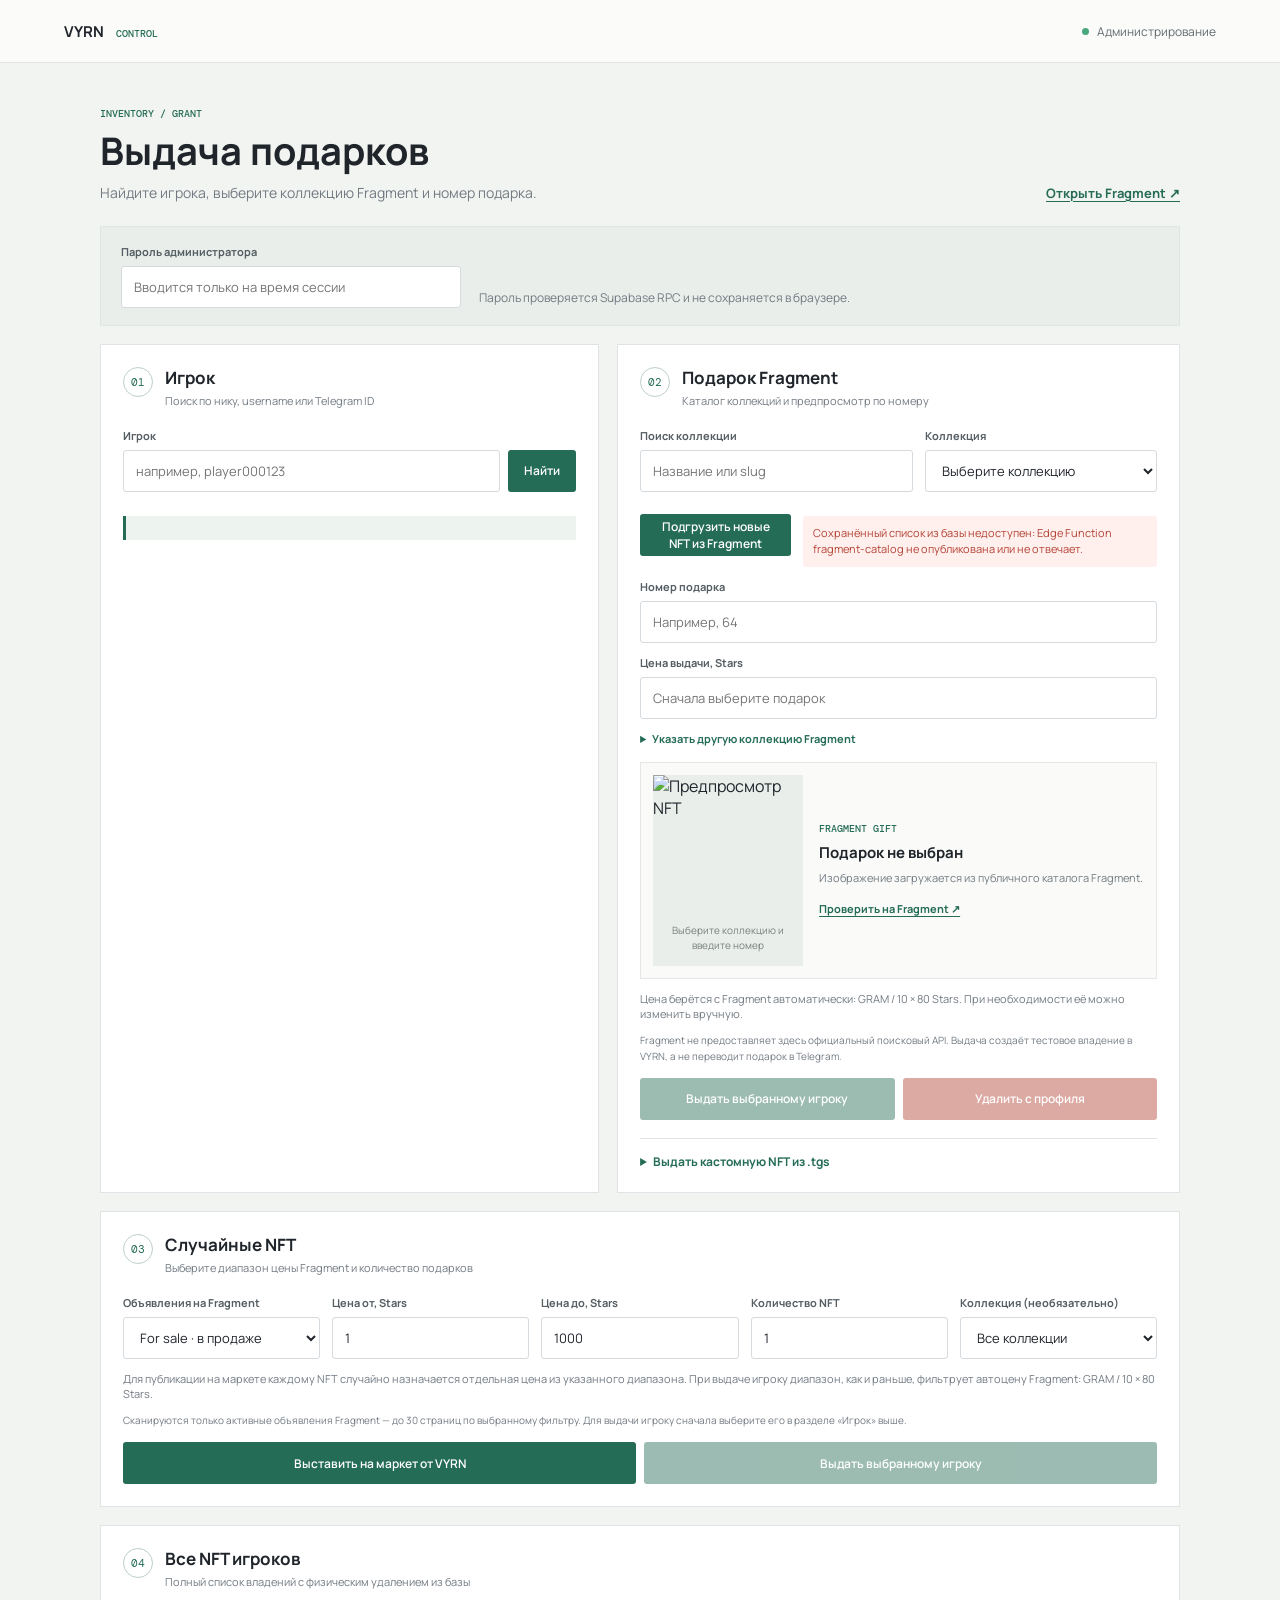
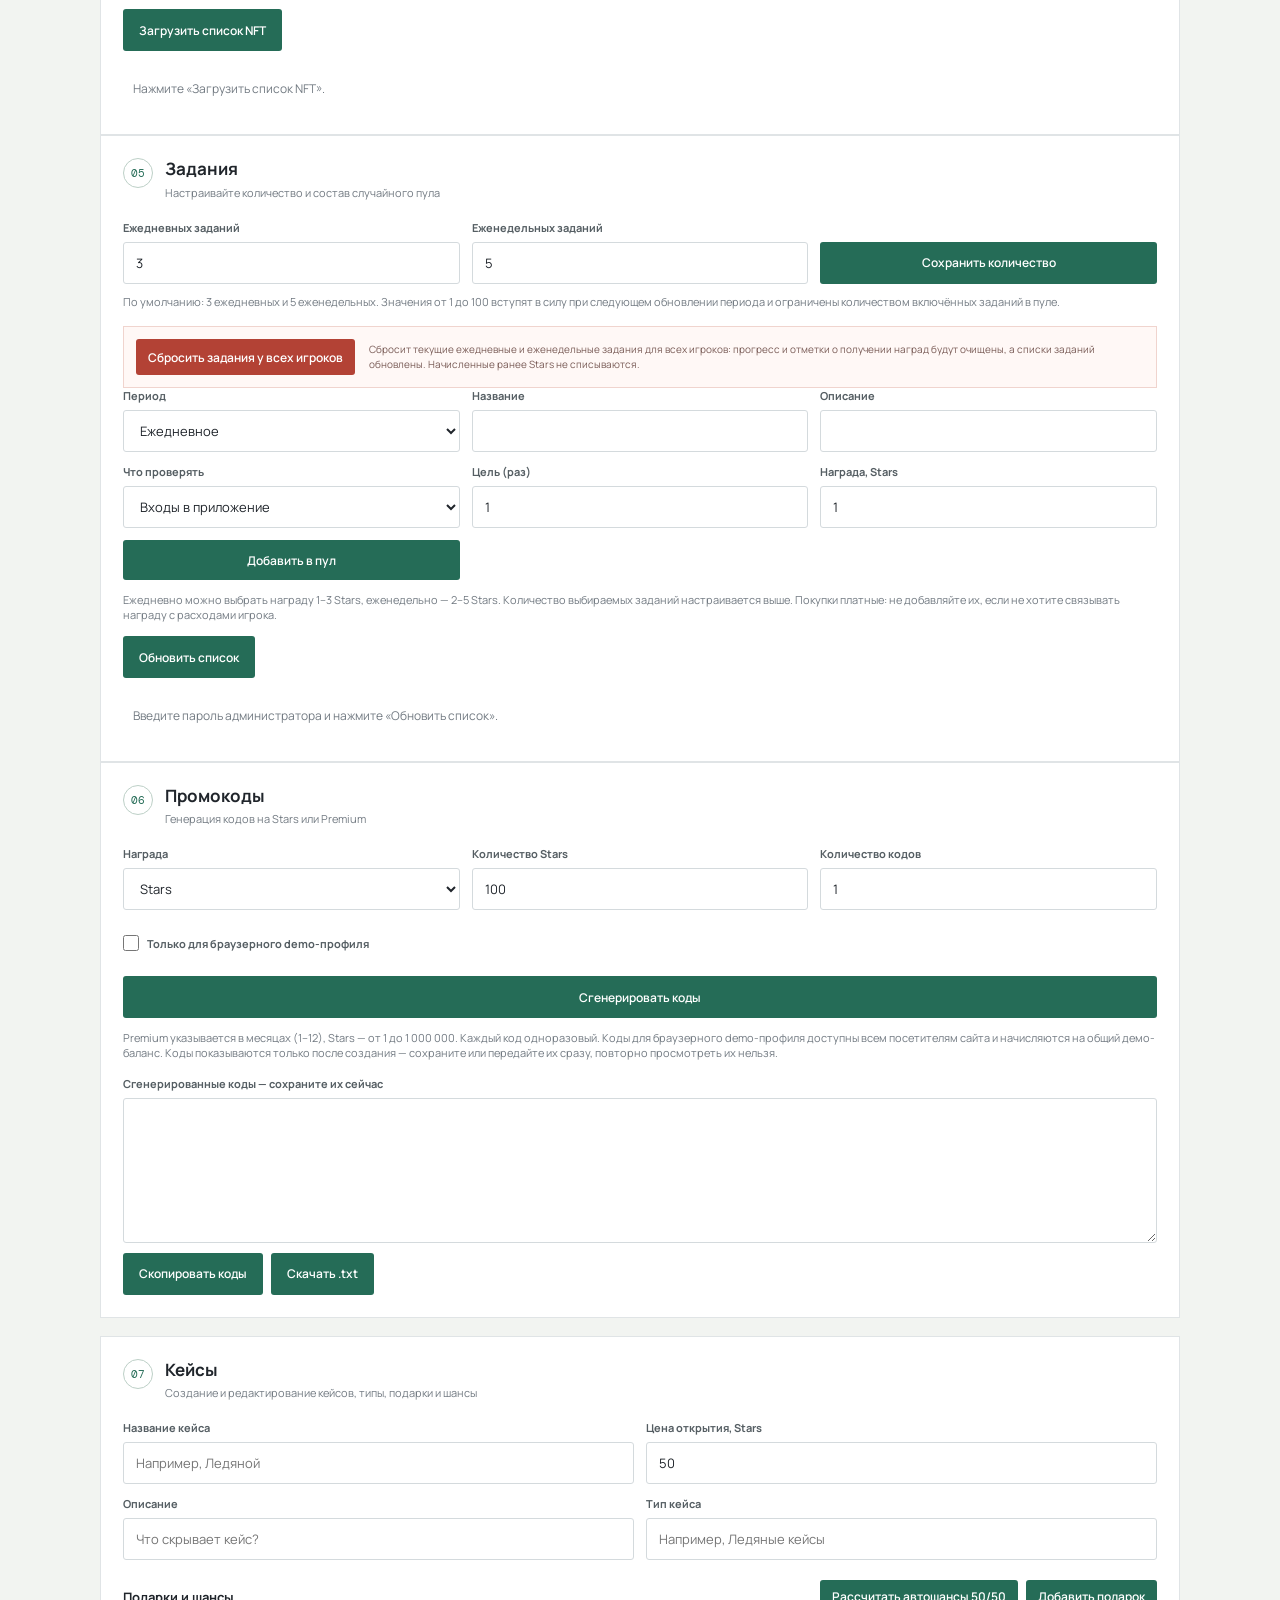
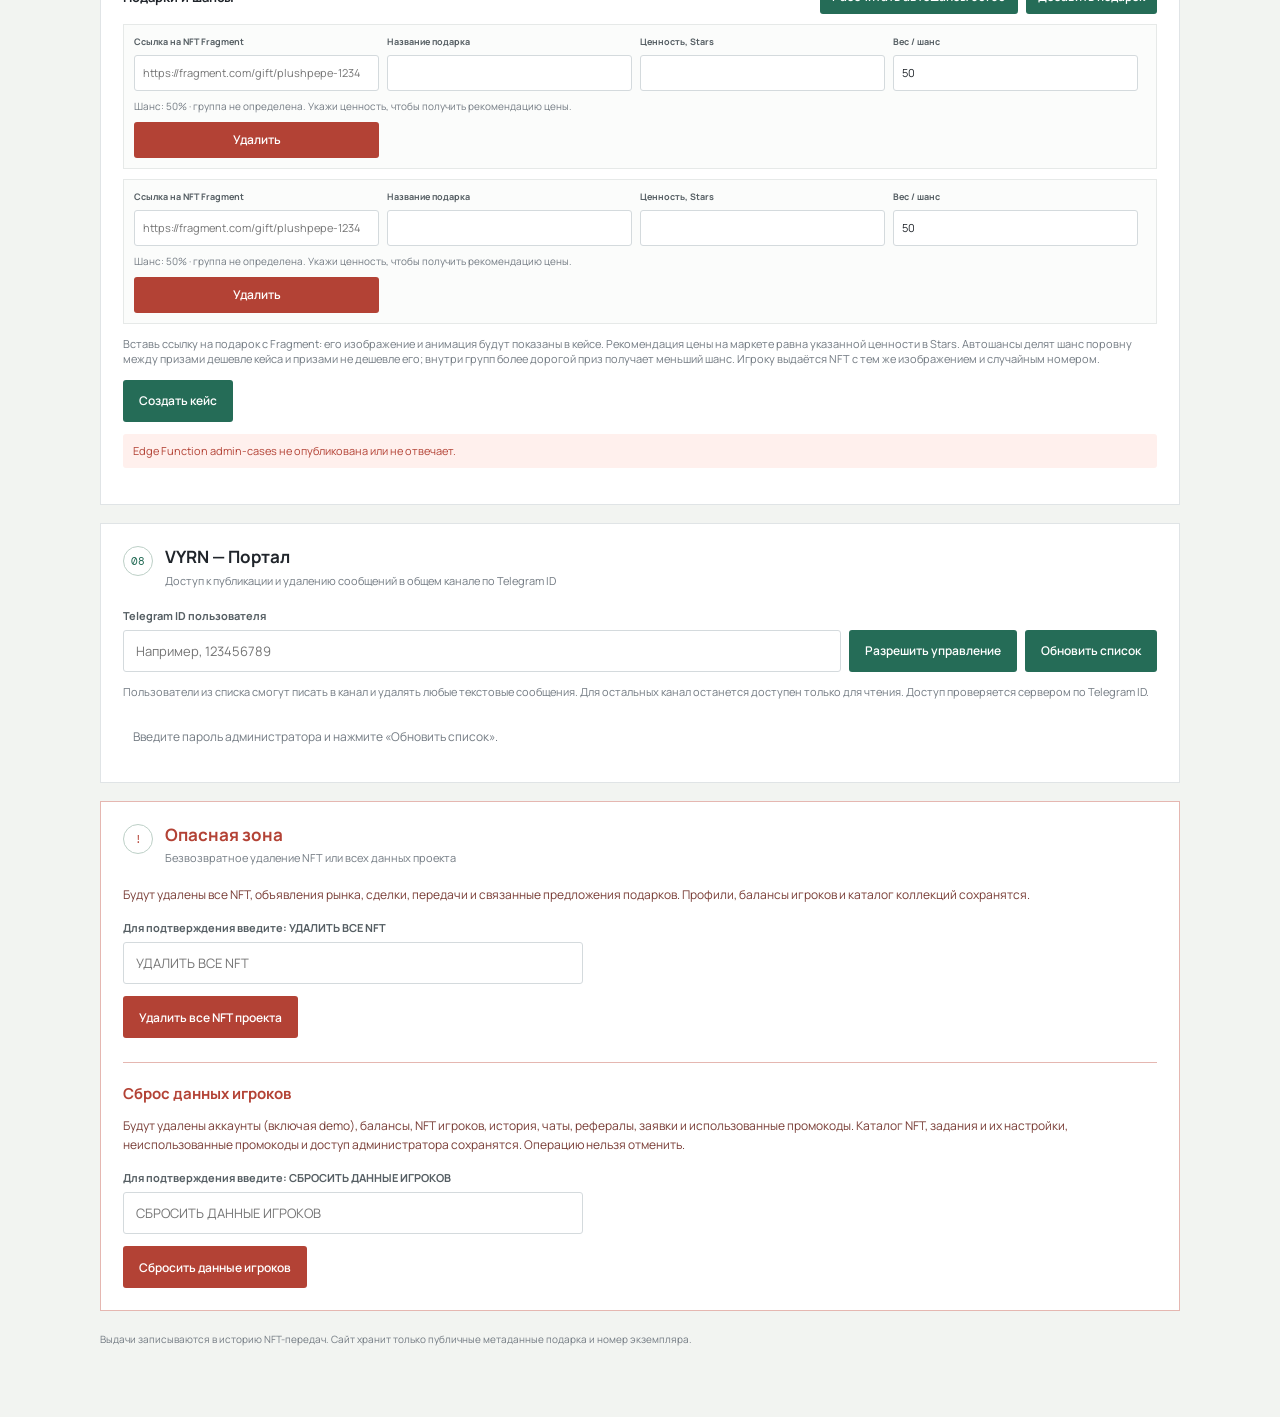
==== commit 9c268c77: "fix up+next+channel" ====
--- a/admin.html
+++ b/admin.html
@@ -8,9 +8,9 @@
   <link rel="preconnect" href="https://fonts.gstatic.com" crossorigin>
   <link href="https://fonts.googleapis.com/css2?family=DM+Mono:wght@400;500&family=Inter:wght@400;500;600;700&family=Manrope:wght@400;500;600;700&display=swap" rel="stylesheet">
   <link rel="stylesheet" href="style.css?v=premium-badge-click-v1">
-  <link rel="stylesheet" href="admin.css?v=admin-case-auto-odds-v1">
+  <link rel="stylesheet" href="admin.css?v=portal-channel-managers-v1">
   <script src="supabase-client-config.js?v=admin-panel-number-media-20261018" defer></script>
-  <script src="admin.js?v=admin-case-auto-odds-v1" defer></script>
+  <script src="admin.js?v=portal-channel-managers-v1" defer></script>
 </head>
 <body class="admin-page">
   <header class="admin-header">
@@ -308,7 +308,7 @@
     <section class="admin-section admin-case-section" aria-labelledby="case-heading">
       <div class="admin-section-heading">
         <span class="admin-step">07</span>
-        <div><h2 id="case-heading">Кейсы</h2><p>Создание кейсов, настройка подарков, шансов и ценности</p></div>
+        <div><h2 id="case-heading">Кейсы</h2><p>Создание и редактирование кейсов, типы, подарки и шансы</p></div>
       </div>
       <form class="admin-case-form">
         <div class="admin-case-fields">
@@ -323,6 +323,10 @@
           <label class="admin-field">
             <span>Описание</span>
             <input class="admin-case-description" type="text" maxlength="240" placeholder="Что скрывает кейс?">
+          </label>
+          <label class="admin-field">
+            <span>Тип кейса</span>
+            <input class="admin-case-type" type="text" maxlength="60" placeholder="Например, Ледяные кейсы">
           </label>
         </div>
         <div class="admin-case-prize-heading">
@@ -335,10 +339,30 @@
         <div class="admin-case-prize-rows" aria-live="polite"></div>
         <p class="admin-price-note">Вставь ссылку на подарок с Fragment: его изображение и анимация будут показаны в кейсе. Рекомендация цены на маркете равна указанной ценности в Stars. Автошансы делят шанс поровну между призами дешевле кейса и призами не дешевле его; внутри групп более дорогой приз получает меньший шанс. Игроку выдаётся NFT с тем же изображением и случайным номером.</p>
         <button class="admin-button admin-case-submit" type="submit">Создать кейс</button>
+        <button class="admin-button admin-case-cancel-edit" type="button" hidden>Отменить редактирование</button>
       </form>
       <p class="admin-status admin-case-status" role="status" hidden></p>
       <div class="admin-case-list" aria-live="polite">
         <p class="admin-empty-result">Загружаем кейсы…</p>
+      </div>
+    </section>
+    <section class="admin-section admin-portal-section" aria-labelledby="portal-heading">
+      <div class="admin-section-heading">
+        <span class="admin-step">08</span>
+        <div><h2 id="portal-heading">VYRN — Портал</h2><p>Доступ к публикации и удалению сообщений в общем канале по Telegram ID</p></div>
+      </div>
+      <form class="admin-portal-form">
+        <label class="admin-field">
+          <span>Telegram ID пользователя</span>
+          <input class="admin-portal-telegram-id" type="number" min="1" max="9007199254740991" step="1" inputmode="numeric" placeholder="Например, 123456789" required>
+        </label>
+        <button class="admin-button admin-portal-add-button" type="submit">Разрешить управление</button>
+        <button class="admin-button admin-portal-refresh-button" type="button">Обновить список</button>
+      </form>
+      <p class="admin-price-note">Пользователи из списка смогут писать в канал и удалять любые текстовые сообщения. Для остальных канал останется доступен только для чтения. Доступ проверяется сервером по Telegram ID.</p>
+      <p class="admin-status admin-portal-status" role="status" hidden></p>
+      <div class="admin-portal-manager-list" aria-live="polite">
+        <p class="admin-empty-result">Введите пароль администратора и нажмите «Обновить список».</p>
       </div>
     </section>
     <section class="admin-section admin-danger-section" aria-labelledby="delete-all-nfts-heading">
--- a/style.css
+++ b/style.css
@@ -1080,7 +1080,6 @@
 
   .resource-panel {
     gap: 10px;
-    padding: 10px;
     border-radius: 16px;
   }
 
--- a/admin.css
+++ b/admin.css
@@ -353,6 +353,50 @@
   margin-top: 18px;
 }
 
+.admin-portal-section {
+  margin-top: 18px;
+}
+
+.admin-portal-form {
+  display: grid;
+  grid-template-columns: minmax(0, 1fr) auto auto;
+  gap: 8px;
+  align-items: end;
+}
+
+.admin-portal-manager-list {
+  display: grid;
+  gap: 8px;
+  margin-top: 14px;
+}
+
+.admin-portal-manager {
+  display: grid;
+  grid-template-columns: minmax(0, 1fr) auto;
+  align-items: center;
+  gap: 12px;
+  padding: 12px;
+  border: 1px solid var(--admin-line);
+  background: #fbfcfa;
+}
+
+.admin-portal-manager-copy {
+  display: grid;
+  gap: 4px;
+  min-width: 0;
+  font-size: 12px;
+}
+
+.admin-portal-manager-copy span {
+  color: var(--admin-muted);
+  font-family: "DM Mono", monospace;
+  font-size: 11px;
+}
+
+.admin-portal-remove-button {
+  min-height: 36px;
+}
+
 .admin-case-fields {
   display: grid;
   grid-template-columns: repeat(2, minmax(0, 1fr));
@@ -442,6 +486,18 @@
   margin-top: 14px;
 }
 
+.admin-case-cancel-edit {
+  margin: 14px 0 0 8px;
+  background: #717987;
+}
+
+.admin-case-actions {
+  display: flex;
+  flex-wrap: wrap;
+  justify-content: flex-end;
+  gap: 8px;
+}
+
 .admin-case-list {
   margin-top: 14px;
 }
@@ -483,6 +539,11 @@
   min-height: 34px;
   padding: 0 12px;
   background: var(--admin-red);
+}
+
+.admin-case-edit {
+  min-height: 34px;
+  padding: 0 12px;
 }
 
 .admin-random-fields {
@@ -1114,8 +1175,23 @@
   }
 
   .admin-case-fields,
+  .admin-portal-form,
   .admin-case-prize-row {
     grid-template-columns: 1fr;
+  }
+
+  .admin-case-item {
+    grid-template-columns: 44px minmax(0, 1fr);
+  }
+
+  .admin-case-item-image {
+    width: 44px;
+    height: 44px;
+  }
+
+  .admin-case-actions {
+    grid-column: 1 / -1;
+    justify-content: flex-start;
   }
 
   .admin-case-prize-heading {
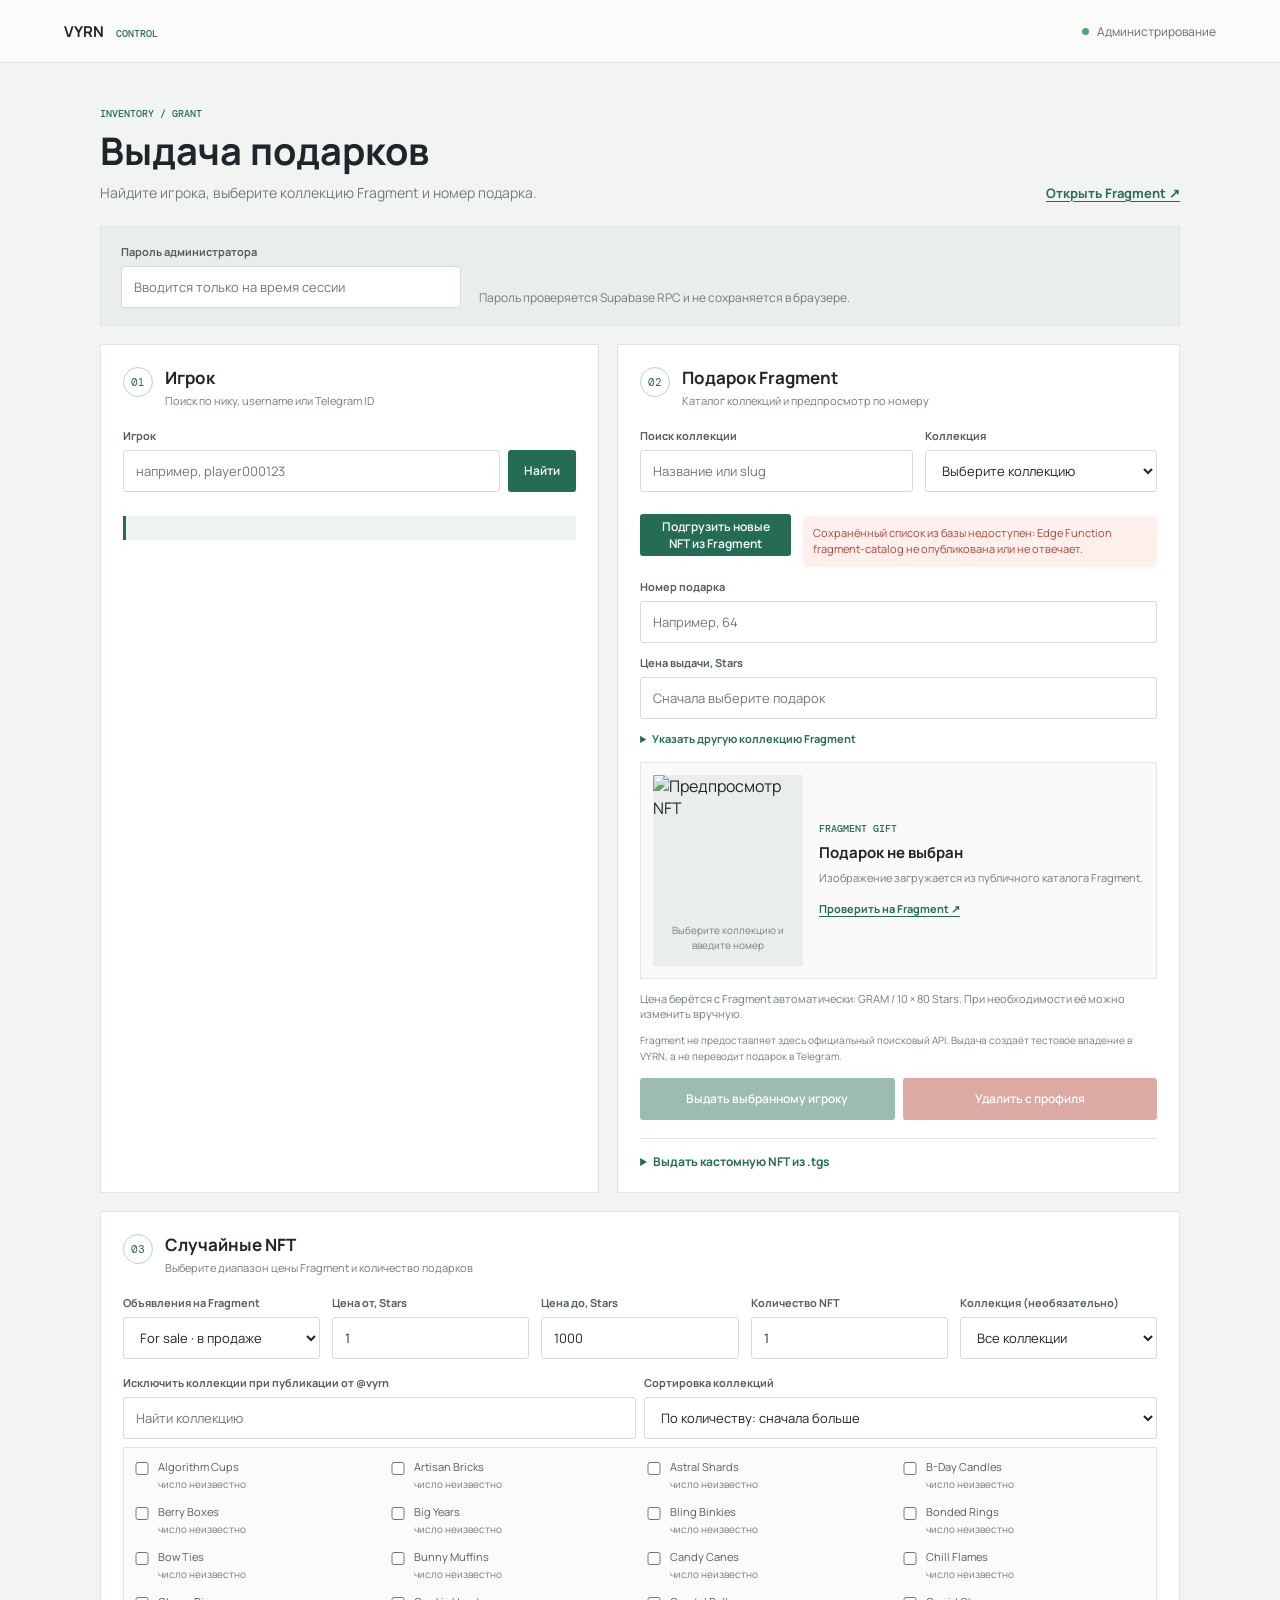
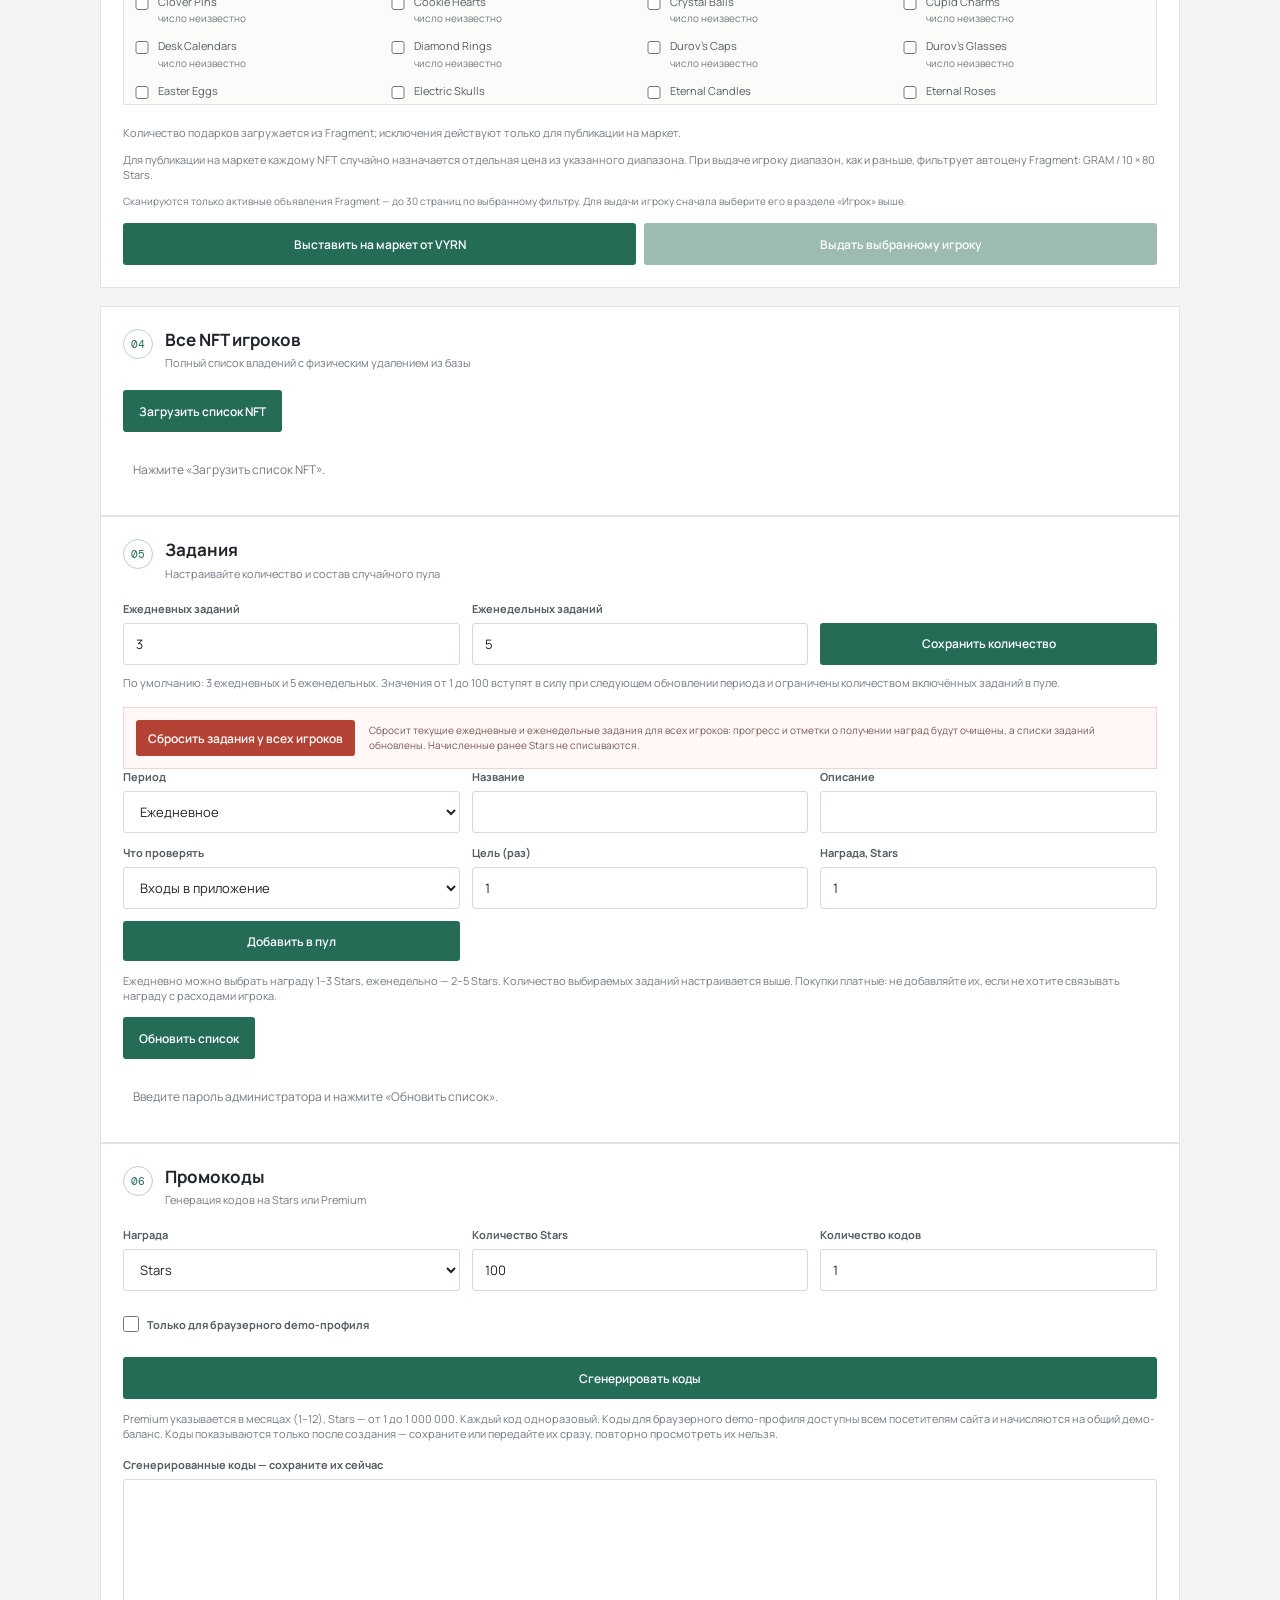
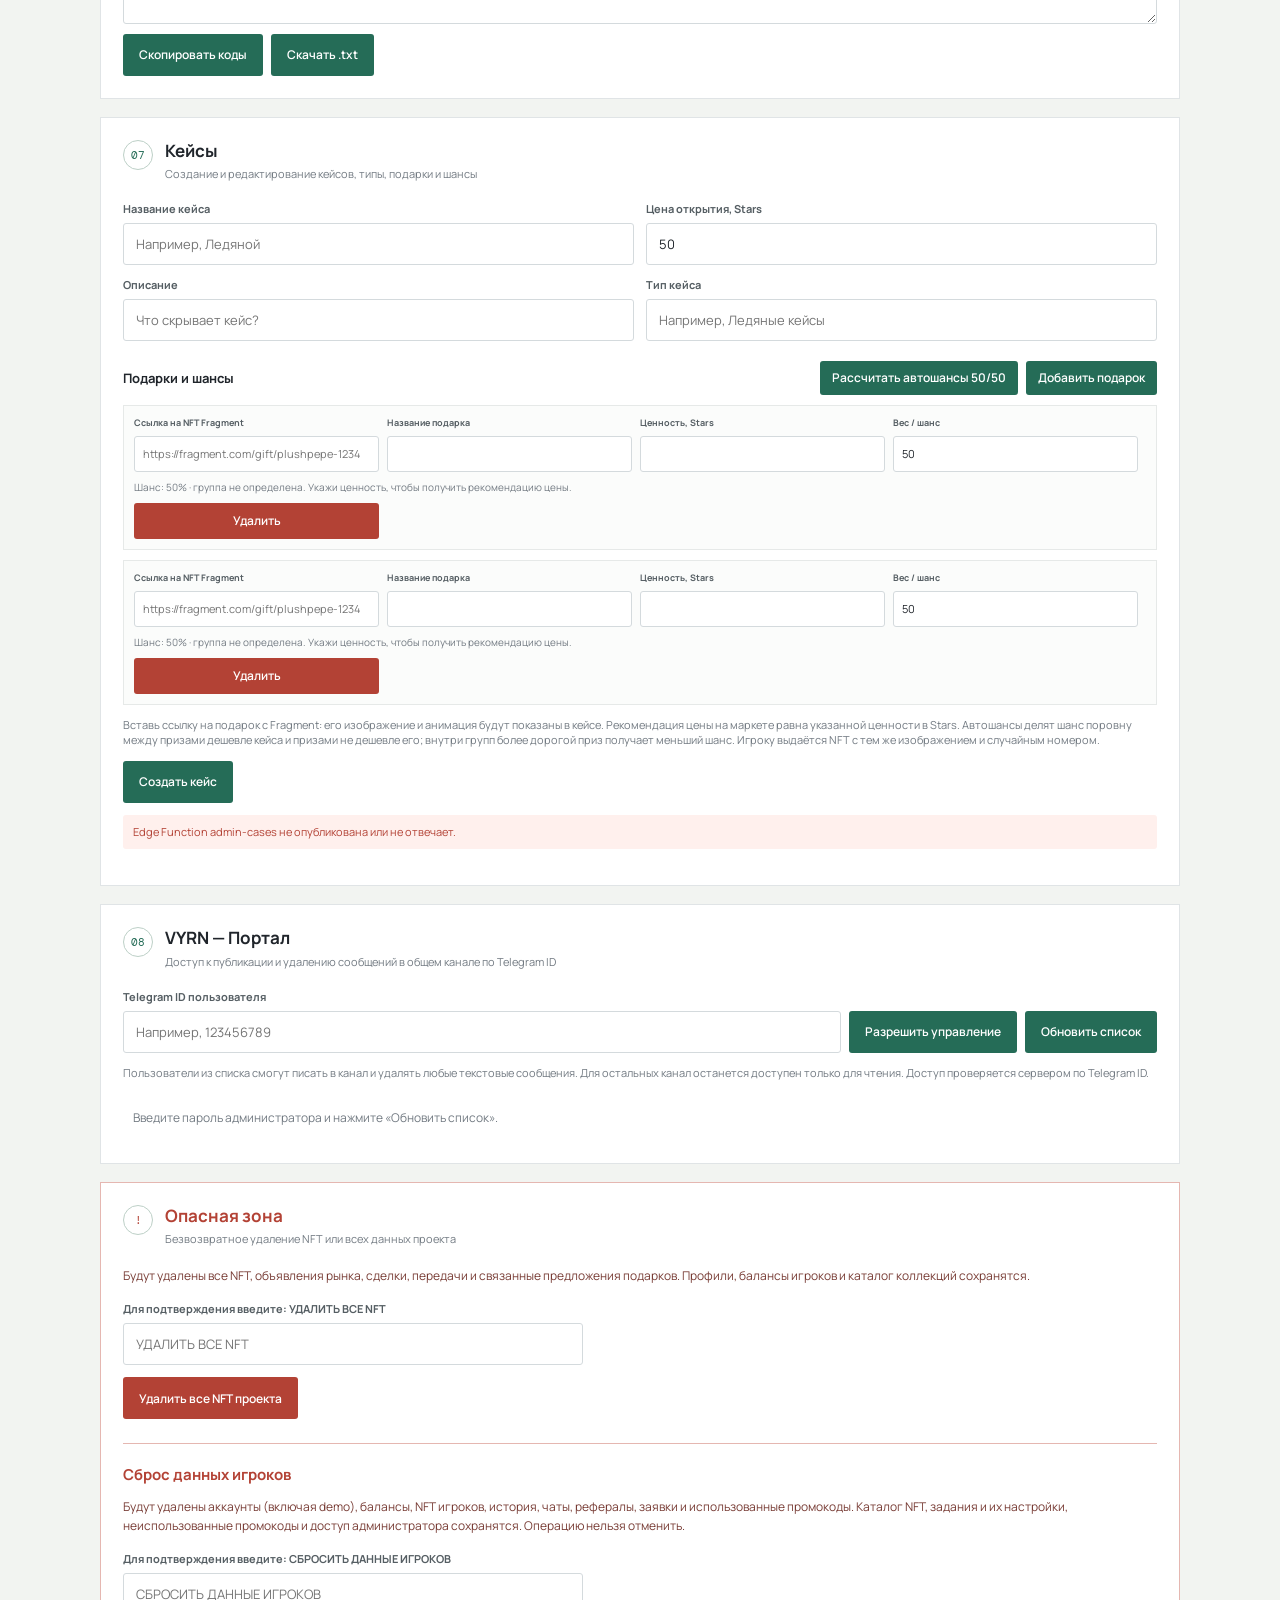
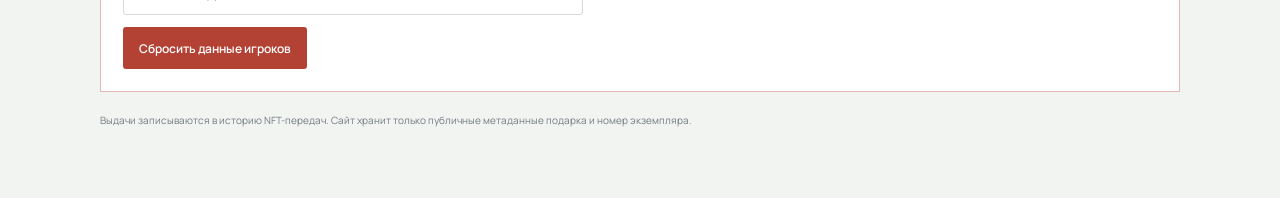
==== commit cdee3745: "0.0.1 RELEASE" ====
--- a/admin.html
+++ b/admin.html
@@ -8,9 +8,9 @@
   <link rel="preconnect" href="https://fonts.gstatic.com" crossorigin>
   <link href="https://fonts.googleapis.com/css2?family=DM+Mono:wght@400;500&family=Inter:wght@400;500;600;700&family=Manrope:wght@400;500;600;700&display=swap" rel="stylesheet">
   <link rel="stylesheet" href="style.css?v=premium-badge-click-v1">
-  <link rel="stylesheet" href="admin.css?v=portal-channel-managers-v1">
+  <link rel="stylesheet" href="admin.css?v=random-market-collection-count-sort-v1">
   <script src="supabase-client-config.js?v=admin-panel-number-media-20261018" defer></script>
-  <script src="admin.js?v=portal-channel-managers-v1" defer></script>
+  <script src="admin.js?v=random-market-collection-count-sort-v1" defer></script>
 </head>
 <body class="admin-page">
   <header class="admin-header">
@@ -172,6 +172,24 @@
           </select>
         </label>
       </div>
+      <div class="admin-random-exclusions">
+        <label class="admin-field" for="admin-random-exclusion-search">
+          <span>Исключить коллекции при публикации от @vyrn</span>
+          <input id="admin-random-exclusion-search" class="admin-random-exclusion-search" type="search" placeholder="Найти коллекцию">
+        </label>
+        <label class="admin-field">
+          <span>Сортировка коллекций</span>
+          <select class="admin-random-exclusion-sort" aria-label="Сортировка коллекций для исключения">
+            <option value="count-desc">По количеству: сначала больше</option>
+            <option value="count-asc">По количеству: сначала меньше</option>
+            <option value="name">По названию</option>
+          </select>
+        </label>
+        <div class="admin-random-exclusion-list" role="group" aria-label="Коллекции, исключённые из публикации от VYRN">
+          <p class="admin-empty-result">Сначала загрузите каталог коллекций.</p>
+        </div>
+        <p class="admin-price-note admin-random-exclusion-count">Исключения применяются только при публикации на маркет.</p>
+      </div>
       <p class="admin-price-note">Для публикации на маркете каждому NFT случайно назначается отдельная цена из указанного диапазона. При выдаче игроку диапазон, как и раньше, фильтрует автоцену Fragment: GRAM / 10 × 80 Stars.</p>
       <p class="admin-fragment-note">Сканируются только активные объявления Fragment — до 30 страниц по выбранному фильтру. Для выдачи игроку сначала выберите его в разделе «Игрок» выше.</p>
       <p class="admin-status admin-random-status" role="status" hidden></p>
--- a/admin.css
+++ b/admin.css
@@ -559,6 +559,61 @@
   margin-top: 12px;
 }
 
+.admin-random-exclusions {
+  display: grid;
+  grid-template-columns: repeat(2, minmax(0, 1fr));
+  gap: 8px;
+  margin-top: 16px;
+}
+
+.admin-random-exclusion-list,
+.admin-random-exclusion-count {
+  grid-column: 1 / -1;
+}
+
+.admin-random-exclusion-list {
+  display: grid;
+  grid-template-columns: repeat(auto-fill, minmax(min(100%, 210px), 1fr));
+  gap: 6px 12px;
+  max-height: 240px;
+  overflow: auto;
+  padding: 8px 10px;
+  border: 1px solid var(--admin-line);
+  background: #fbfcfa;
+}
+
+.admin-random-exclusion-option {
+  display: grid;
+  grid-template-columns: 16px minmax(0, 1fr);
+  grid-template-rows: auto auto;
+  min-width: 0;
+  align-items: start;
+  column-gap: 8px;
+  row-gap: 2px;
+  padding: 4px 0;
+  color: #555e63;
+  font-size: 11px;
+  cursor: pointer;
+}
+
+.admin-random-exclusion-option input {
+  grid-row: 1 / 3;
+  margin: 2px 0 0;
+  accent-color: var(--admin-green);
+}
+
+.admin-random-exclusion-name {
+  min-width: 0;
+  overflow-wrap: anywhere;
+  line-height: 1.35;
+}
+
+.admin-random-exclusion-gift-count {
+  color: var(--admin-muted);
+  font-size: 10px;
+  font-variant-numeric: tabular-nums;
+}
+
 .admin-random-status {
   white-space: pre-line;
 }
@@ -1134,6 +1189,10 @@
     padding: 14px;
   }
 
+  .admin-random-exclusions {
+    grid-template-columns: 1fr;
+  }
+
   .admin-section {
     padding: 16px;
   }
